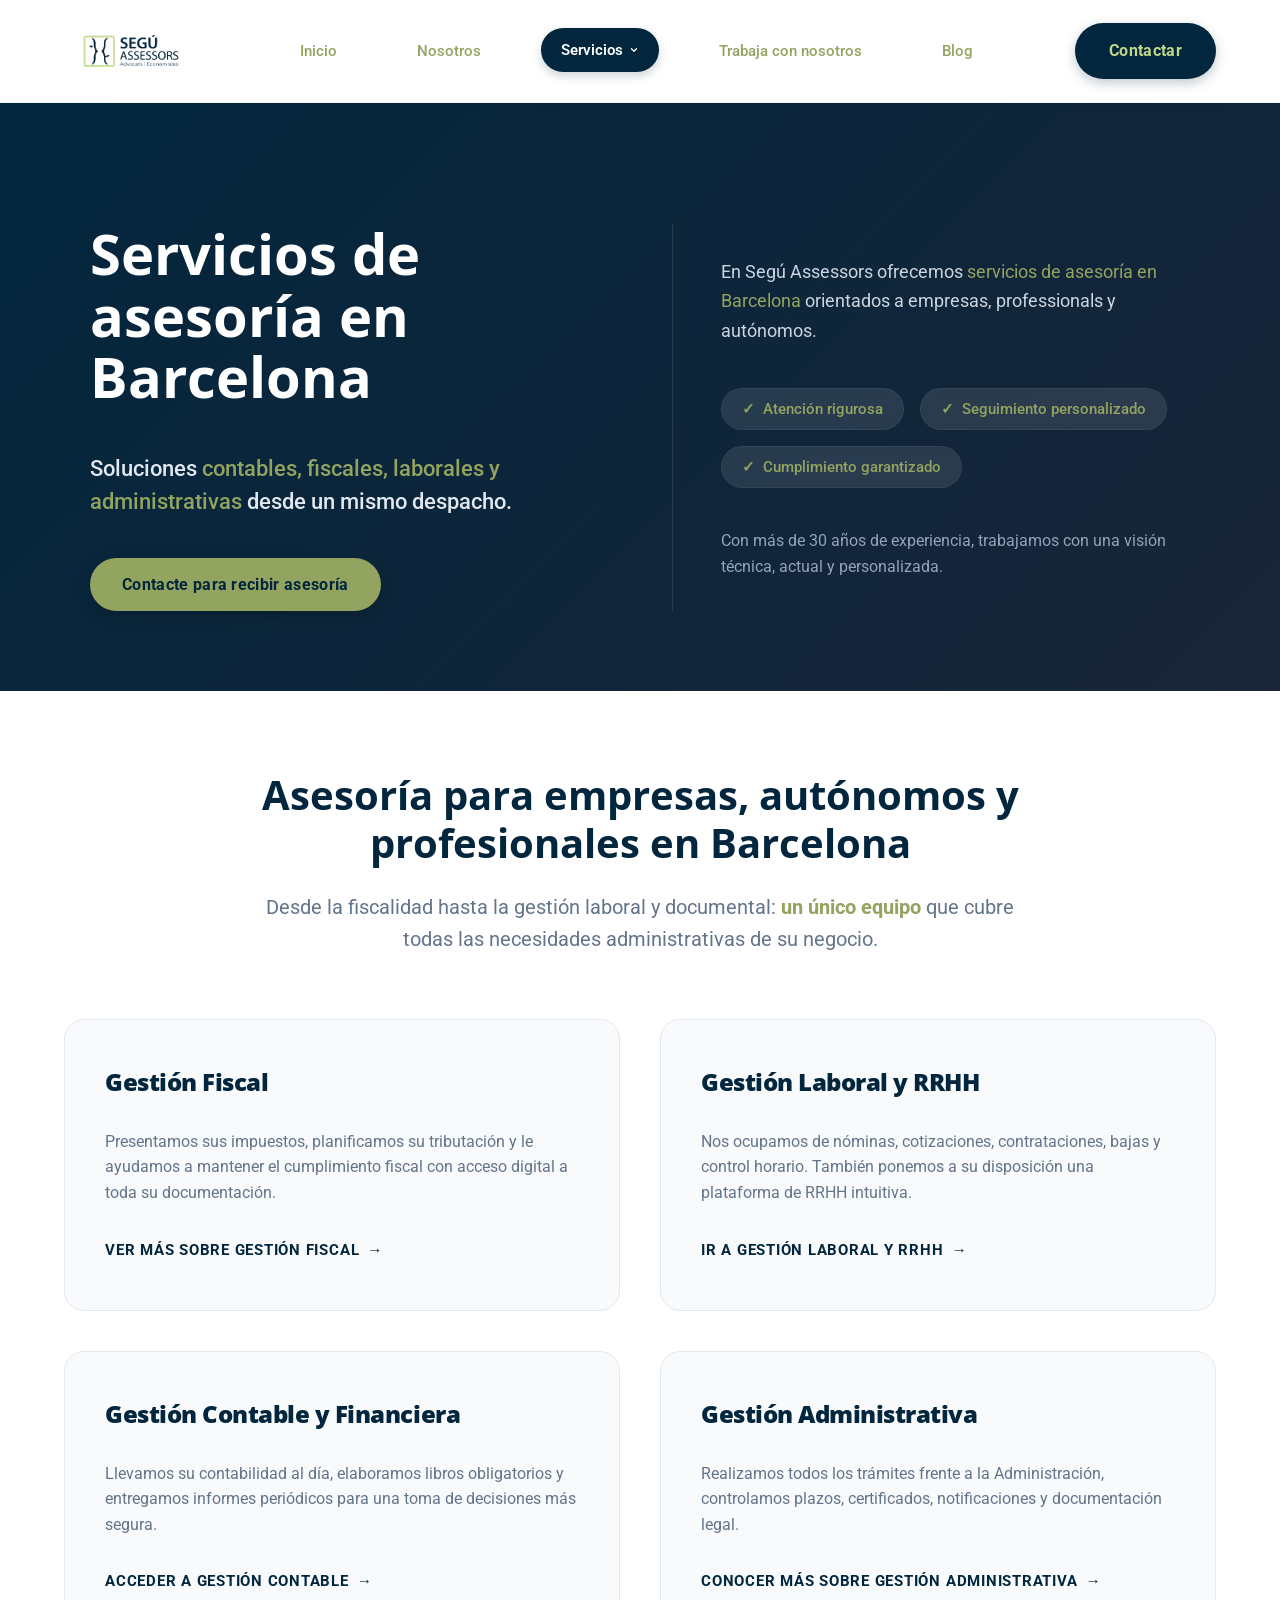
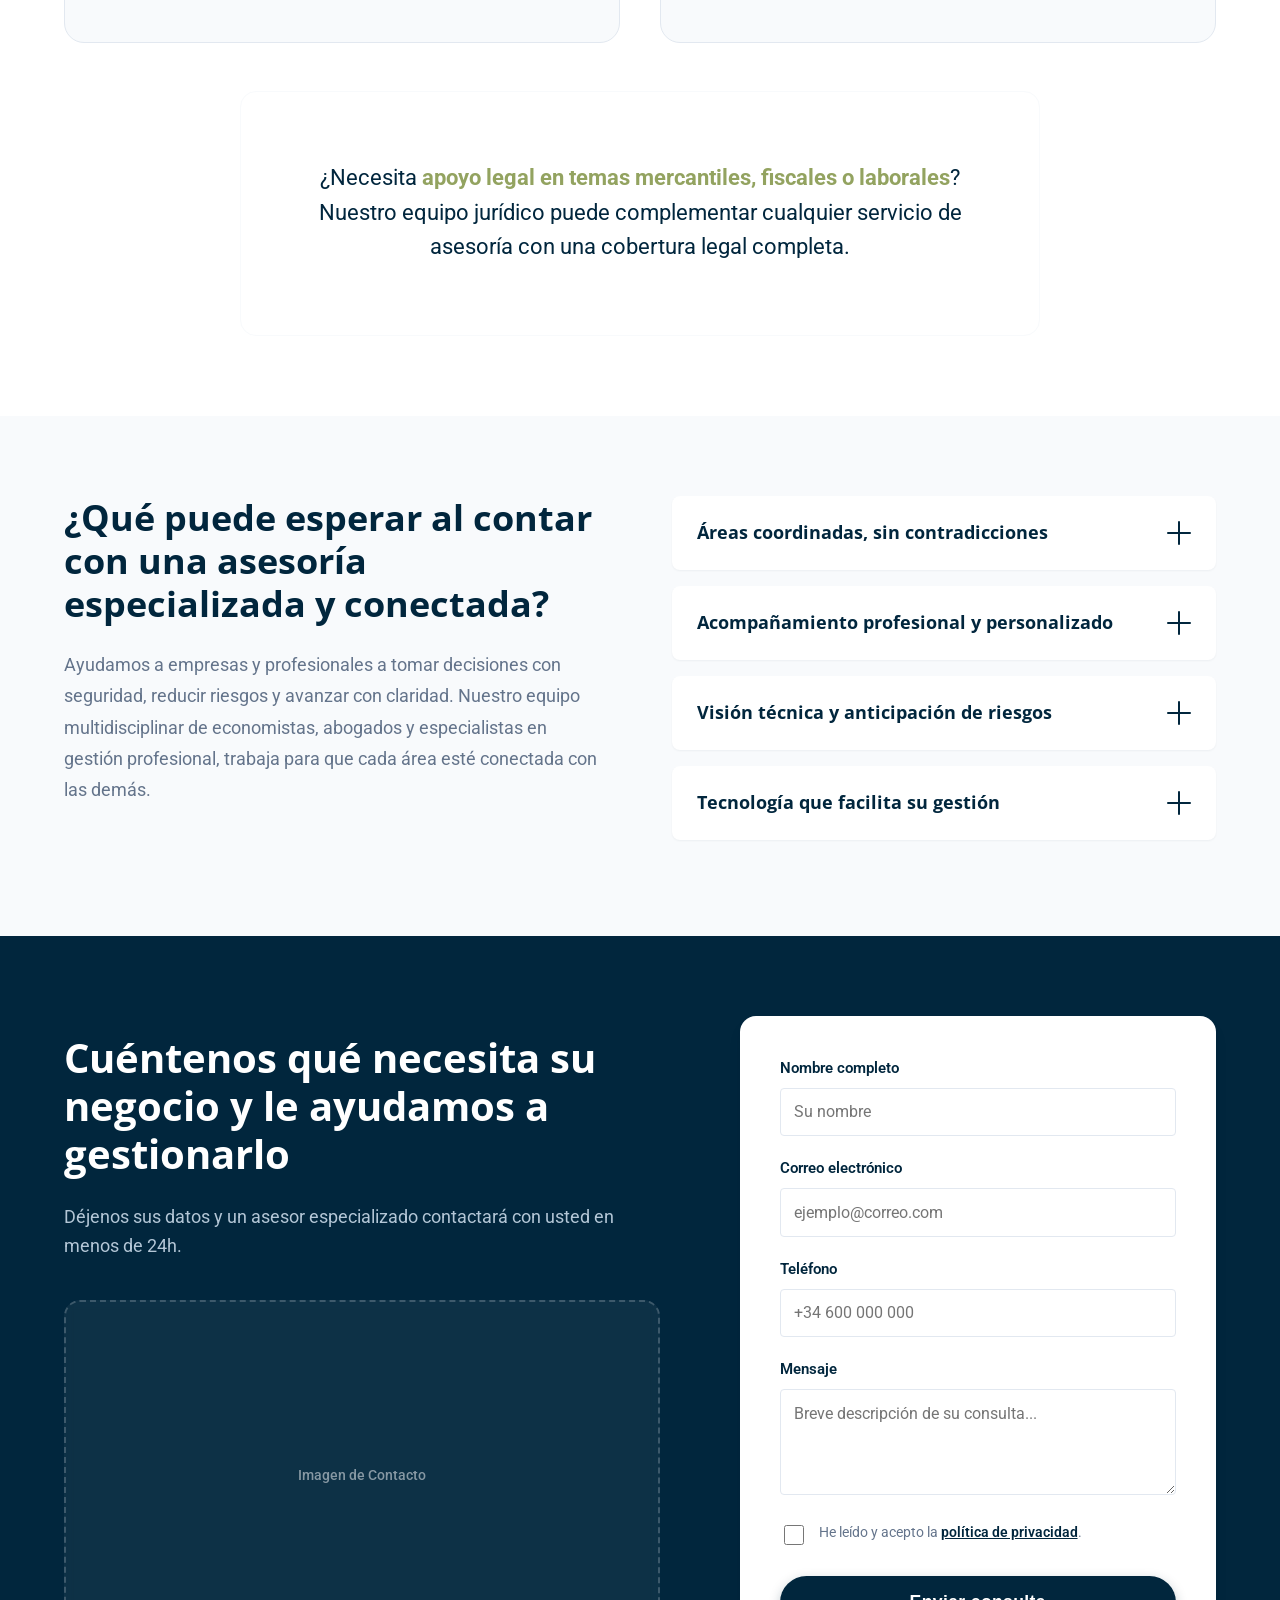
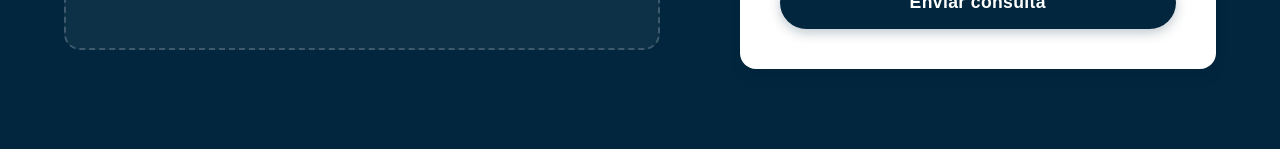
==== screens/services/services.html @ 1b487c80 "add form" ====
<!DOCTYPE html>
<html lang="es">

<head>
    <meta charset="UTF-8">
    <meta name="viewport" content="width=device-width, initial-scale=1.0">
    <meta name="description"
        content="Servicios Legales y de Gestión - Segú. Asesoría integral para empresas y particulares.">
    <title>Segú | Servicios</title>

    <!-- Styles -->
    <link rel="stylesheet" href="../../global.css">
    <link rel="stylesheet" href="./services.css">

    <!-- Favicon (placeholder) -->
    <link rel="icon"
        href="data:image/svg+xml,<svg xmlns=%22http://www.w3.org/2000/svg%22 viewBox=%220 0 100 100%22><text y=%22.9em%22 font-size=%2290%22>S</text></svg>">
</head>

<body>

    <!-- Header -->
    <header class="site-header">
        <div class="container header-content">
            <a href="../home/home.html" class="logo-link">
                <img src="../../assets/logo/logo.png" alt="Segú" class="header-logo">
            </a>

            <nav class="desktop-nav">
                <ul class="nav-list">
                    <li><a href="../home/home.html">Inicio</a></li>
                    <li><a href="../home/home.html#nosotros">Nosotros</a></li>

                    <li class="dropdown-item">
                        <a href="./services.html" class="active dropdown-trigger">
                            Servicios
                            <svg class="chevron" xmlns="http://www.w3.org/2000/svg" width="10" height="10"
                                viewBox="0 0 24 24" fill="none" stroke="currentColor" stroke-width="3"
                                stroke-linecap="round" stroke-linejoin="round">
                                <path d="M6 9l6 6 6-6" />
                            </svg>
                        </a>
                        <div class="dropdown-menu">
                            <div class="dropdown-grid">
                                <div class="dropdown-column">
                                    <h3>Asesoría</h3>
                                    <ul>
                                        <li><a href="#">Gestión Fiscal</a></li>
                                        <li><a href="#">Gestión Laboral y RRHH</a></li>
                                        <li><a href="#">Gestión Contable y Financiera</a></li>
                                        <li><a href="#">Gestión Administrativa</a></li>
                                    </ul>
                                </div>
                                <div class="dropdown-column">
                                    <h3>Jurídicos</h3>
                                    <ul>
                                        <li><a href="#">Laboral</a></li>
                                        <li><a href="#">Mercantil y sociedades</a></li>
                                        <li><a href="#">Fiscal y tributarios</a></li>
                                        <li><a href="#">Contencioso - Administrativo</a></li>
                                        <li><a href="#">Extranjería</a></li>
                                        <li><a href="#">Civil y Sucesiones</a></li>
                                        <li><a href="#">Cumplimiento normativo (compliance)</a></li>
                                    </ul>
                                </div>
                            </div>
                        </div>
                    </li>

                    <li><a href="#">Trabaja con nosotros</a></li>
                    <li><a href="#">Blog</a></li>
                </ul>
            </nav>

            <div class="header-actions">
                <a href="#contacto" class="btn btn-primary cta-btn">Contactar</a>
                <button class="mobile-menu-btn" aria-label="Abrir menú">
                    <span></span>
                    <span></span>
                    <span></span>
                </button>
            </div>
        </div>
    </header>

    <!-- Main Content -->
    <main>
        <!-- Page Header -->
        <section class="page-header">
            <div class="container">
                <div class="hero-content">
                    <h1>Servicios de asesoría en Barcelona</h1>
                    <p class="hero-intro">Soluciones <span class="highlight">contables, fiscales, laborales y
                            administrativas</span> desde un mismo despacho.</p>

                    <div class="hero-text-block">
                        <p class="hero-lead">En Segú Assessors ofrecemos <span class="highlight">servicios de asesoría
                                en Barcelona</span> orientados a empresas, professionals y autónomos.</p>

                        <ul class="hero-values-list">
                            <li>Atención rigurosa</li>
                            <li>Seguimiento personalizado</li>
                            <li>Cumplimiento garantizado</li>
                        </ul>

                        <p class="experience-text">Con más de 30 años de experiencia, trabajamos con una visión técnica,
                            actual y personalizada.</p>
                    </div>

                    <a href="#contacto" class="btn btn-primary cta-btn hero-cta">Contacte para recibir asesoría</a>
                </div>
            </div>
        </section>

        <!-- Services List Section -->
        <section class="services-list-section">
            <div class="container">
                <div class="section-intro">
                    <h2>Asesoría para empresas, autónomos y profesionales en Barcelona</h2>
                    <p>Desde la fiscalidad hasta la gestión laboral y documental: <span class="text-highlight">un único
                            equipo</span> que cubre todas las necesidades administrativas de su negocio.</p>
                </div>

                <div class="services-grid">
                    <!-- Card 1 -->
                    <article class="service-card service-detail-card">
                        <h3>Gestión Fiscal</h3>
                        <p>Presentamos sus impuestos, planificamos su tributación y le ayudamos a mantener el
                            cumplimiento fiscal con acceso digital a toda su documentación.</p>
                        <a href="#" class="card-cta">Ver más sobre gestión fiscal <span class="arrow">→</span></a>
                    </article>

                    <!-- Card 2 -->
                    <article class="service-card service-detail-card">
                        <h3>Gestión Laboral y RRHH</h3>
                        <p>Nos ocupamos de nóminas, cotizaciones, contrataciones, bajas y control horario. También
                            ponemos a su disposición una plataforma de RRHH intuitiva.</p>
                        <a href="#" class="card-cta">Ir a gestión laboral y RRHH <span class="arrow">→</span></a>
                    </article>

                    <!-- Card 3 -->
                    <article class="service-card service-detail-card">
                        <h3>Gestión Contable y Financiera</h3>
                        <p>Llevamos su contabilidad al día, elaboramos libros obligatorios y entregamos informes
                            periódicos para una toma de decisiones más segura.</p>
                        <a href="#" class="card-cta">Acceder a gestión contable <span class="arrow">→</span></a>
                    </article>

                    <!-- Card 4 -->
                    <article class="service-card service-detail-card">
                        <h3>Gestión Administrativa</h3>
                        <p>Realizamos todos los trámites frente a la Administración, controlamos plazos, certificados,
                            notificaciones y documentación legal.</p>
                        <a href="#" class="card-cta">Conocer más sobre gestión administrativa <span
                                class="arrow">→</span></a>
                    </article>
                </div>

                <div class="section-closing">
                    <p>¿Necesita <span class="text-highlight">apoyo legal en temas mercantiles, fiscales o
                            laborales</span>? Nuestro equipo jurídico puede complementar cualquier servicio de asesoría
                        con una cobertura legal completa.</p>
                </div>
            </div>
        </section>

        <!-- Expectations Section (Accordion) -->
        <section class="expectations-section">
            <div class="container">
                <div class="expectations-layout">
                    <div class="expectations-intro">
                        <h2>¿Qué puede esperar al contar con una asesoría especializada y conectada?</h2>
                        <p>Ayudamos a empresas y profesionales a tomar decisiones con seguridad, reducir riesgos y
                            avanzar con claridad. Nuestro equipo multidisciplinar de economistas, abogados y
                            especialistas en gestión profesional, trabaja para que cada área esté conectada con las
                            demás.</p>
                    </div>

                    <div class="expectations-accordion">
                        <!-- Item 1 -->
                        <div class="accordion-item">
                            <button class="accordion-header" aria-expanded="false">
                                <h3>Áreas coordinadas, sin contradicciones</h3>
                                <span class="accordion-icon"></span>
                            </button>
                            <div class="accordion-content">
                                <p>Gestoría fiscal, contable, laboral y administrativa trabajando juntas, sin errores
                                    por desinformación o duplicidad.</p>
                            </div>
                        </div>

                        <!-- Item 2 -->
                        <div class="accordion-item">
                            <button class="accordion-header" aria-expanded="false">
                                <h3>Acompañamiento profesional y personalizado</h3>
                                <span class="accordion-icon"></span>
                            </button>
                            <div class="accordion-content">
                                <p>Atención directa por parte de asesores que conocen su caso, su actividad y sus
                                    objetivos.</p>
                            </div>
                        </div>

                        <!-- Item 3 -->
                        <div class="accordion-item">
                            <button class="accordion-header" aria-expanded="false">
                                <h3>Visión técnica y anticipación de riesgos</h3>
                                <span class="accordion-icon"></span>
                            </button>
                            <div class="accordion-content">
                                <p>Revisamos cada declaración o trámite antes de presentarlo. Detectamos errores a
                                    tiempo y actuamos con criterio legal y económico.</p>
                            </div>
                        </div>

                        <!-- Item 4 -->
                        <div class="accordion-item">
                            <button class="accordion-header" aria-expanded="false">
                                <h3>Tecnología que facilita su gestión</h3>
                                <span class="accordion-icon"></span>
                            </button>
                            <div class="accordion-content">
                                <p>Portal del cliente con acceso seguro y constante a toda su documentación fiscal,
                                    contable y laboral.</p>
                            </div>
                        </div>
                    </div>
                </div>
            </div>
        </section>
        <!-- Contact Form Section -->
        <section id="contacto" class="contact-section">
            <div class="container">
                <div class="contact-layout">
                    <!-- Left Column: Info & Image -->
                    <div class="contact-info">
                        <h2>Cuéntenos qué necesita su negocio y le ayudamos a gestionarlo</h2>
                        <p>Déjenos sus datos y un asesor especializado contactará con usted en menos de 24h.</p>
                        <div class="contact-image-placeholder">
                            <!-- Placeholder for Image -->
                        </div>
                    </div>

                    <!-- Right Column: Form -->
                    <div class="contact-form-wrapper">
                        <form class="contact-form">
                            <div class="form-stack">
                                <div class="form-group">
                                    <label for="name">Nombre completo</label>
                                    <input type="text" id="name" name="name" placeholder="Su nombre" required>
                                </div>
                                <div class="form-group">
                                    <label for="email">Correo electrónico</label>
                                    <input type="email" id="email" name="email" placeholder="ejemplo@correo.com"
                                        required>
                                </div>
                                <div class="form-group">
                                    <label for="phone">Teléfono</label>
                                    <input type="tel" id="phone" name="phone" placeholder="+34 600 000 000">
                                </div>
                                <div class="form-group">
                                    <label for="message">Mensaje</label>
                                    <textarea id="message" name="message" rows="4"
                                        placeholder="Breve descripción de su consulta..."></textarea>
                                </div>

                                <div class="form-group checkbox-group">
                                    <div class="checkbox-wrapper">
                                        <input type="checkbox" id="privacy" name="privacy" required>
                                        <label for="privacy">He leído y acepto la <a href="#">política de
                                                privacidad</a>.</label>
                                    </div>
                                </div>

                                <div class="form-submit">
                                    <button type="submit" class="btn btn-primary cta-btn">Enviar consulta</button>
                                </div>
                            </div>
                        </form>
                    </div>
                </div>
            </div>
        </section>
    </main>
    <!-- Footer Removed -->
    <!-- Scripts -->
    <script src="../../global.js"></script>
    <script src="./services.js"></script>
</body>

</html>
---- global.css ----
/* Global CSS: Variables, Resets, Typography */
/* Fonts: Open Sans (Headings), Roboto (Body) */
@import url('https://fonts.googleapis.com/css2?family=Open+Sans:wght@400;600;700;800&family=Roboto:wght@300;400;500;700&display=swap');

:root {
    /* 
       COLOR PALETTE SYSTEM 
       Primary: #01263D (Deep Blue) - Used for 30% (Structuring, Text, Headers)
       Secondary: #C1D789 (Soft Lime) - Used for 10% (Accents, CTAs)
       Neutral: White/Grays - Used for 60% (Backgrounds, Negative Space)
    */

    /* Primary Scale (Deep Blue) */
    --primary-100: #E0E9F0;
    --primary-200: #B3C6D6;
    --primary-300: #80A0B8;
    --primary-400: #4D7999;
    --primary-500: #01263D;
    /* Accessibile on White (AAA) */
    --primary-600: #011F32;
    --primary-700: #011826;
    --primary-800: #00101A;
    --primary-900: #00080D;

    /* Secondary Scale (Soft Lime) */
    --secondary-100: #F3F8E7;
    --secondary-200: #E5EFCC;
    --secondary-300: #D6E6B0;
    --secondary-400: #C9DE96;
    --secondary-500: #C1D789;
    /* Needs Dark Text for Contrast */
    --secondary-600: #AABD74;
    --secondary-700: #93A360;
    --secondary-800: #7C8A4D;
    --secondary-900: #65703A;

    /* Neutrals / Structure (The 60%) */
    --neutral-50: #FFFFFF;
    --neutral-100: #F8FAFC;
    --neutral-200: #E2E8F0;
    --neutral-300: #CBD5E1;
    --neutral-400: #94A3B8;
    --neutral-500: #64748B;
    --neutral-800: #1E293B;
    --neutral-900: #0F172A;

    /* Semantic Aliases */
    --color-bg-body: var(--neutral-50);
    --color-bg-alt: var(--neutral-100);

    --color-text-main: var(--primary-500);
    /* #01263D on White = 15.6:1 (AAA) */
    --color-text-body: var(--neutral-500);
    /* #64748B on White = 5.2:1 (AA) */
    --color-text-inverse: var(--neutral-50);
    --color-text-on-secondary: var(--primary-900);
    /* Dark text on Lime green for AAA */

    --color-primary: var(--primary-500);

    /* Contextual Secondary Colors */
    --color-secondary-on-light: var(--secondary-700);
    /* Darker for contrast on white */
    --color-secondary-on-dark: var(--secondary-500);
    /* Lighter for pop on dark */

    /* Default to 'On Light' since body is light */
    --color-secondary: var(--color-secondary-on-light);
    --color-border: var(--neutral-200);

    /* Gradients */
    --gradient-corporate: linear-gradient(135deg, var(--primary-600) 0%, var(--primary-400) 100%);
    --gradient-growth: linear-gradient(135deg, var(--primary-500) 0%, var(--secondary-600) 100%);
    --gradient-warm: linear-gradient(to right, var(--secondary-500), var(--secondary-300));

    /* Typography */
    --font-heading: 'Open Sans', sans-serif;
    --font-body: 'Roboto', sans-serif;

    /* Spacing */
    --space-xs: 0.5rem;
    --space-sm: 1rem;
    --space-md: 1.5rem;
    --space-lg: 2rem;
    --space-xl: 3rem;
    --space-2xl: 5rem;

    /* UI Elements */
    --radius-sm: 4px;
    --radius-md: 8px;
    --radius-lg: 16px;
    --shadow-sm: 0 1px 2px 0 rgb(1 38 61 / 0.05);
    --shadow-md: 0 4px 6px -1px rgb(1 38 61 / 0.1);
    --shadow-lg: 0 10px 15px -3px rgb(1 38 61 / 0.1), 0 4px 6px -2px rgb(1 38 61 / 0.05);

    /* Animation */
    --transition-base: 0.3s cubic-bezier(0.4, 0, 0.2, 1);
    --transition-smooth: 0.5s cubic-bezier(0.4, 0, 0.2, 1);

    /* Compatibility Aliases for Components */
    --color-surface: var(--neutral-50);
    --color-accent: var(--color-secondary);
    /* Follows secondary context */
}

/* Context Overrides for Dark Backgrounds */
.bg-primary,
.bg-gradient-1,
.scheme-dark {
    --color-secondary: var(--color-secondary-on-dark);
    --color-accent: var(--color-secondary-on-dark);
    --color-text-main: var(--neutral-50);
    --color-text-body: var(--neutral-300);
}

/* Base Reset & Typography */
*,
*::before,
*::after {
    box-sizing: border-box;
}

html,
body {
    overflow-x: hidden;
    width: 100%;
}

body {
    background-color: var(--color-bg-body);
    color: var(--color-text-body);
    font-family: var(--font-body);
    line-height: 1.6;
    margin: 0;
    -webkit-font-smoothing: antialiased;
}

h1,
h2,
h3,
h4,
h5,
h6 {
    color: var(--color-text-main);
    font-family: var(--font-heading);
    font-weight: 700;
    line-height: 1.2;
    margin: 0 0 var(--space-sm) 0;
}

h1 {
    font-size: 3rem;
}

h2 {
    font-size: 2.25rem;
}

h3 {
    font-size: 1.5rem;
}

a {
    color: var(--primary-400);
    text-decoration: none;
    font-weight: 600;
    transition: color 0.2s;
}

a:hover {
    color: var(--secondary-600);
}

/* Utility Classes for 60-30-10 Rule */
.text-primary {
    color: var(--color-primary);
}

.text-secondary {
    color: var(--color-secondary);
}

.bg-primary {
    background-color: var(--color-primary);
    color: var(--color-text-inverse);
}

.bg-secondary {
    background-color: var(--color-secondary);
    color: var(--color-text-on-secondary);
}

.bg-gradient-1 {
    background: var(--gradient-corporate);
    color: white;
}

.bg-gradient-2 {
    background: var(--gradient-growth);
    color: white;
}

.container {
    max-width: 1200px;
    margin: 0 auto;
    padding: 0 var(--space-md);
}
---- screens/services/services.css ----
/* screens/services/services.css */

/* Reuse Header/Footer styles from global or home if not broken out. 
   Ideally, common component styles should be in global.css, but for now 
   we will assume basic global classes handle most things and add specific overrides here.
*/

/* Page Header */
.page-header {
    background: var(--color-primary);
    background: linear-gradient(135deg, var(--color-primary) 0%, #1a2538 100%);
    color: var(--color-surface);
    padding: 120px 0 80px;
    text-align: center;
}

.page-header h1 {
    color: var(--color-surface);
    margin-bottom: var(--space-md);
    font-size: 3.5rem;
}

.page-header .highlight {
    color: var(--color-accent);
}

/* Hero Refinements for Structured Content */
.hero-content {
    max-width: 800px;
    margin: 0 auto;
    display: flex;
    flex-direction: column;
    gap: 2rem;
    align-items: center;
}

.hero-text-block {
    display: flex;
    flex-direction: column;
    gap: 1.5rem;
    align-items: center;
    width: 100%;
}

.hero-intro {
    font-size: 1.35rem;
    color: #e2e8f0;
    font-weight: 500;
    line-height: 1.5;
    grid-area: intro;
}

.hero-lead {
    font-size: 1.15rem;
    color: #cbd5e1;
    line-height: 1.6;
}

.hero-values-list {
    list-style: none;
    padding: 0;
    margin: 0;
    display: flex;
    flex-wrap: wrap;
    justify-content: center;
    gap: 1rem;
}

.hero-values-list li {
    background: rgba(255, 255, 255, 0.1);
    padding: 0.5rem 1.25rem;
    border-radius: 50px;
    color: var(--color-accent);
    font-weight: 500;
    font-size: 0.95rem;
    display: flex;
    align-items: center;
    gap: 0.5rem;
    backdrop-filter: blur(4px);
    border: 1px solid rgba(255, 255, 255, 0.05);
}

.hero-values-list li::before {
    content: '✓';
    font-weight: bold;
}

.experience-text {
    font-size: 1rem;
    color: #94a3b8;
    max-width: 600px;
}

/* Specific Hero CTA override for contrast */
.hero-content .hero-cta {
    background-color: var(--color-accent);
    color: var(--color-primary);
    margin-top: 1rem;
    box-shadow: 0 4px 15px rgba(0, 0, 0, 0.2);
    border: none;
    grid-area: cta;
}

.hero-content .hero-cta:hover {
    background-color: white;
    color: var(--color-primary);
    transform: translateY(-2px);
    box-shadow: 0 8px 20px rgba(0, 0, 0, 0.3);
}

/* Desktop Grid Layout for Hero */
@media (min-width: 900px) {
    .hero-content {
        display: grid;
        grid-template-columns: 1fr 1fr;
        grid-template-areas:
            "title details"
            "intro details"
            "cta details";
        gap: 1.5rem 4rem;
        align-items: start;
        text-align: left;
        max-width: 1100px;
    }

    .hero-content h1 {
        grid-area: title;
        text-align: left;
        font-size: 3.5rem;
        line-height: 1.1;
        margin-bottom: 0;
    }

    .hero-intro {
        text-align: left;
        font-size: 1.35rem;
        /* Adjusted back to manageable size */
        margin-bottom: 0;
    }

    .hero-text-block {
        grid-area: details;
        align-items: flex-start;
        margin: 0;
        border-left: 1px solid rgba(255, 255, 255, 0.1);
        /* Subtle separator */
        padding-left: 3rem;
        text-align: left;
        justify-content: center;
        height: 100%;
    }

    .hero-values-list {
        justify-content: flex-start;
    }

    .hero-cta {
        display: inline-block;
        justify-self: start;
        align-self: start;
        margin-top: 0;
    }
}



/* Header Override for Sticky */
/* Header Override for Sticky */
.site-header {
    background: rgba(255, 255, 255, 0.95);
    backdrop-filter: blur(16px);
    -webkit-backdrop-filter: blur(16px);
    position: sticky;
    top: 0;
    z-index: 1000;
    box-shadow: var(--shadow-sm);
    border-bottom: 1px solid rgba(0, 0, 0, 0.03);
    transition: all 0.3s ease;
}

.site-header.scrolled {
    padding: var(--space-sm) 0;
    box-shadow: var(--shadow-md);
}

.header-content {
    display: flex;
    justify-content: space-between;
    align-items: center;
    gap: var(--space-lg);
}

.logo-link {
    display: flex;
    align-items: center;
    text-decoration: none;
}

.header-logo {
    height: 102px;
    width: auto;
    object-fit: contain;
    transition: height 0.3s ease;
}

.site-header.scrolled .header-logo {
    height: 50px;
}

/* Navigation */
/* Navigation */
.desktop-nav {
    flex: 1;
    display: flex;
    justify-content: center;
    margin: 0 var(--space-lg);
}

.nav-list {
    display: flex;
    align-items: center;
    gap: 2.5rem;
    list-style: none;
    margin: 0;
    padding: 0;
}

.nav-list>li>a {
    color: var(--color-accent);
    font-weight: 500;
    padding: 0.6rem 1.25rem;
    position: relative;
    font-size: 0.95rem;
    transition: all 0.3s cubic-bezier(0.25, 0.46, 0.45, 0.94);
    display: flex;
    align-items: center;
    gap: 6px;
    border-radius: 100px;
}

.nav-list>li>a:hover {
    color: var(--color-primary);
    background-color: rgba(1, 38, 61, 0.05);
}

.nav-list>li>a.active {
    background-color: var(--primary-500);
    color: white;
    box-shadow: 0 4px 10px rgba(1, 38, 61, 0.2);
    font-weight: 600;
    transform: translateY(-1px);
}

/* Remove old underline effect */
.nav-list>li>a::after {
    display: none;
}

/* Mega Menu / Dropdown */
.dropdown-item {
    position: relative;
}

.chevron {
    width: 10px;
    height: 10px;
    transition: transform 0.3s ease;
    display: inline-block;
    vertical-align: middle;
}

.dropdown-item:hover .chevron {
    transform: rotate(180deg);
}

.dropdown-menu {
    position: absolute;
    top: 100%;
    left: 50%;
    transform: translateX(-50%) translateY(20px);
    background: white;
    box-shadow: var(--shadow-lg);
    border-radius: var(--radius-md);
    padding: var(--space-lg);
    padding-bottom: 3rem;
    /* Extra space to prevent bottom clip */
    min-width: 700px;
    opacity: 0;
    visibility: hidden;
    transition: all 0.2s ease-out;
    border: 1px solid var(--neutral-200);
}

.dropdown-item:hover .dropdown-menu {
    opacity: 1;
    visibility: visible;
    transform: translateX(-50%) translateY(10px);
}

.dropdown-item::after {
    content: '';
    position: absolute;
    top: 100%;
    left: 0;
    width: 100%;
    height: 20px;
}

.dropdown-grid {
    display: grid;
    grid-template-columns: 1fr 1fr;
    gap: var(--space-xl);
}

.dropdown-column h3 {
    font-size: 1rem;
    color: var(--color-accent);
    text-transform: uppercase;
    letter-spacing: 0.05em;
    margin-bottom: var(--space-md);
    border-bottom: 1px solid var(--neutral-100);
    padding-bottom: var(--space-xs);
}

.dropdown-column ul {
    list-style: none;
    padding: 0;
    margin: 0;
}

.dropdown-column ul li {
    margin-bottom: 10px;
}

.dropdown-column ul li a {
    color: var(--color-text-main);
    font-size: 0.95rem;
    display: block;
    padding: 4px 8px;
    border-radius: var(--radius-sm);
    transition: background 0.2s, color 0.2s;
}

.dropdown-column ul li a:hover {
    background: var(--neutral-100);
    color: var(--color-primary);
}

/* Header Actions */
.header-actions {
    display: flex;
    align-items: center;
    gap: 1.5rem;
}

/* CTA - High Presence */
.cta-btn {
    background-color: var(--color-primary);
    color: var(--color-secondary-on-dark);
    font-weight: 700;
    padding: 0.85rem 2rem;
    border-radius: 50px;
    font-size: 1rem;
    box-shadow: 0 4px 12px rgba(1, 38, 61, 0.25);
    transition: all 0.3s ease;
    border: 2px solid transparent;
    letter-spacing: 0.02em;
}

.cta-btn:hover {
    background-color: var(--primary-600);
    color: var(--color-secondary-on-dark);
    transform: translateY(-2px);
    box-shadow: 0 8px 16px rgba(1, 38, 61, 0.3);
}

.cta-btn:active {
    transform: translateY(0);
}

/* Mobile Button */
.mobile-menu-btn {
    display: none;
    flex-direction: column;
    justify-content: space-around;
    width: 30px;
    height: 25px;
    background: transparent;
    border: none;
    cursor: pointer;
    padding: 0;
    z-index: 10;
}

.mobile-menu-btn span {
    width: 30px;
    height: 3px;
    background: var(--color-primary);
    border-radius: 10px;
    transition: all 0.3s linear;
    position: relative;
    transform-origin: 1px;
}

.mobile-menu-btn.active span:nth-child(1) {
    transform: rotate(45deg);
}

.mobile-menu-btn.active span:nth-child(2) {
    opacity: 0;
    transform: translateX(20px);
}

.mobile-menu-btn.active span:nth-child(3) {
    transform: rotate(-45deg);
}

/* Mobile Responsive */
@media (max-width: 1024px) {

    /* Remove potential containing block creators on header to allow fixed child to cover screen */
    .site-header {
        backdrop-filter: none;
        -webkit-backdrop-filter: none;
        transform: none;
        /* Removed translateZ to let fixed children relate to viewport */
        background: white;
        z-index: 1000;
        position: sticky;
    }

    .header-content {
        justify-content: space-between;
        padding: 0 var(--space-sm);
    }

    .header-logo {
        height: 70px;
        /* Bigger logo as requested */
    }

    .site-header.scrolled .header-logo {
        height: 55px;
    }

    .mobile-menu-btn {
        display: flex;
        position: relative;
        z-index: 10002;
        /* Very high z-index */
        width: 48px;
        /* Larger touch target */
        height: 48px;
        align-items: center;
        justify-content: space-around;
        padding: 10px;
    }

    /* Move CTA inside menu or hide if needed, but usually we want it visible */
    /* For this design, let's keep CTA visible in header but smaller, or move to menu */
    .cta-btn {
        display: none;
        /* Hide desktop CTA */
    }

    .desktop-nav {
        display: block;
        position: fixed;
        top: 0;
        left: 0;
        width: 100%;
        height: 100vh;
        height: 100dvh;
        background: white;
        padding: 110px 24px 40px;
        /* Content starts below header */
        transform: translateX(100%);
        transition: transform 0.3s cubic-bezier(0.4, 0, 0.2, 1);
        z-index: 999;
        /* Below the header (1000) so button remains clickable */
        overflow-y: auto;
        overflow-x: hidden;
        box-shadow: none;
    }

    .desktop-nav.active {
        transform: translateX(0);
        box-shadow: -10px 0 30px rgba(0, 0, 0, 0.1);
    }

    .nav-list {
        flex-direction: column;
        align-items: flex-start;
        width: 100%;
        gap: 0;
    }

    .nav-list>li {
        width: 100%;
        border-bottom: 1px solid var(--neutral-100);
    }

    .nav-list>li>a {
        padding: 1.25rem 0;
        font-size: 1.2rem;
        width: 100%;
        justify-content: space-between;
        background: transparent !important;
        /* Override pill style */
        color: var(--color-text-main) !important;
        box-shadow: none !important;
        border-radius: 0;
    }

    .nav-list>li>a:hover {
        color: var(--color-primary) !important;
    }

    /* Mobile Dropdown */
    .dropdown-menu {
        position: static;
        box-shadow: none;
        padding: 0;
        visibility: visible;
        opacity: 1;
        transform: none;
        min-width: unset;
        display: none;
        /* Hidden by default, toggled via JS */
        border: none;
        background: var(--neutral-50);
        margin: 0;
        border-radius: 0;
        border-top: 1px solid var(--neutral-100);
    }

    /* Show dropdown when active class is added to parent li */
    .dropdown-item.active .dropdown-menu {
        display: block;
        animation: slideDown 0.3s ease-out;
    }

    .dropdown-grid {
        grid-template-columns: 1fr;
        gap: var(--space-md);
        padding: var(--space-md) 0;
    }

    .dropdown-column h3 {
        color: var(--color-primary);
        font-size: 0.9rem;
        margin-top: var(--space-sm);
    }

    .dropdown-column ul li a {
        padding-left: 0;
        font-size: 1rem;
        color: var(--neutral-500);
        display: block;
        width: 100%;
        text-align: left;
    }

    /* Ensure chevron doesn't block clicks but lets parent handle them */
    .chevron {
        pointer-events: none;
    }

    @keyframes slideDown {
        from {
            opacity: 0;
            transform: translateY(-10px);
        }

        to {
            opacity: 1;
            transform: translateY(0);
        }
    }

    /* Add Mobile CTA inside menu */
    .desktop-nav::after {
        content: 'Contactar';
        display: block;
        text-align: center;
        margin-top: 2rem;
        padding: 1rem;
        background: var(--primary-500);
        color: var(--color-secondary-on-dark);
        font-weight: 700;
        border-radius: 50px;
        cursor: pointer;
    }
}

/* Services List Section Styles */
.services-list-section {
    padding: 5rem 0;
    background-color: white;
    /* Clean background */
}

.section-intro {
    text-align: center;
    max-width: 800px;
    margin: 0 auto 4rem;
}

.section-intro h2 {
    font-size: 2.5rem;
    color: var(--color-primary);
    margin-bottom: 1.5rem;
}

.section-intro p {
    font-size: 1.25rem;
    color: var(--neutral-500);
    line-height: 1.6;
}

.text-highlight {
    color: var(--secondary-700);
    /* Darker lime for contrast on white */
    font-weight: 700;
}

.services-grid {
    display: grid;
    grid-template-columns: 1fr;
    gap: 2rem;
    margin-bottom: 3rem;
    /* Reduced from 5rem to bring closing text closer */
}

@media (min-width: 768px) {
    .services-grid {
        grid-template-columns: repeat(2, 1fr);
        gap: 2.5rem;
    }
}

.service-card {
    background: #f8fafc;
    /* Slight off-white for contrast against white bg */
    padding: 3rem 2.5rem;
    border-radius: 20px;
    box-shadow: none;
    /* Flat by default */
    border: 1px solid #e2e8f0;
    transition: all 0.4s cubic-bezier(0.175, 0.885, 0.32, 1.275);
    display: flex;
    flex-direction: column;
    justify-content: space-between;
    height: 100%;
    position: relative;
    overflow: hidden;
}

.service-card h3 {
    font-size: 1.6rem;
    font-weight: 800;
    color: var(--color-primary);
    margin-bottom: 1rem;
    letter-spacing: -0.02em;
}

/* Stylish Hover Effect: Lift, Glow, and Shadow */
.service-card:hover {
    background: #ffffff;
    transform: translateY(-6px);
    box-shadow: 0 20px 40px -5px rgba(1, 38, 61, 0.15), 0 10px 20px -5px rgba(1, 38, 61, 0.04);
    border-color: var(--color-primary);
    /* Primary border reveal */
}

.service-card p {
    color: var(--neutral-500);
    font-size: 1.05rem;
    line-height: 1.7;
    margin-bottom: 2.5rem;
    flex-grow: 1;
}

.card-cta {
    color: var(--color-primary);
    font-weight: 700;
    font-size: 0.95rem;
    display: inline-flex;
    align-items: center;
    gap: 0.5rem;
    transition: all 0.3s ease;
    text-decoration: none;
    text-transform: uppercase;
    letter-spacing: 0.05em;
}

.card-cta .arrow {
    transition: transform 0.3s ease;
    display: inline-block;
}

.service-card:hover .card-cta .arrow {
    transform: translateX(6px);
    color: var(--secondary-600);
}

.service-card h3 {
    font-size: 1.5rem;
    color: var(--color-primary);
    margin-bottom: 1rem;
}

.service-card p {
    color: var(--neutral-500);
    font-size: 1rem;
    line-height: 1.6;
    margin-bottom: 2rem;
    flex-grow: 1;
}

.card-cta {
    color: var(--color-primary);
    font-weight: 700;
    display: inline-flex;
    align-items: center;
    gap: 0.5rem;
    transition: gap 0.2s ease;
    text-decoration: none;
}

.card-cta:hover {
    color: var(--secondary-700);
    gap: 0.75rem;
}

.section-closing {
    text-align: center;
    max-width: 800px;
    margin: 0 auto;
    font-size: 1.35rem;
    color: var(--color-primary);
    padding: 3rem;
    background: var(--neutral-50);
    /* Subtle bg for closing block */
    border-radius: var(--radius-lg);
    border: 1px solid var(--neutral-100);
}

/* Expectations Section */
.expectations-section {
    padding: 5rem 0;
    background-color: var(--neutral-100);
}

.expectations-layout {
    display: grid;
    grid-template-columns: 1fr;
    gap: 3rem;
    align-items: start;
}

@media (min-width: 900px) {
    .expectations-layout {
        grid-template-columns: 1fr 1fr;
        gap: 4rem;
    }
}

.expectations-intro h2 {
    font-size: 2.25rem;
    color: var(--color-primary);
    margin-bottom: 1.5rem;
}

.expectations-intro p {
    font-size: 1.15rem;
    color: var(--neutral-500);
    line-height: 1.7;
}

/* Accordion Styles */
.accordion-item {
    background: white;
    border-radius: var(--radius-md);
    margin-bottom: 1rem;
    box-shadow: var(--shadow-sm);
    overflow: hidden;
    border: 1px solid transparent;
    transition: all 0.3s ease;
}

.accordion-item.active {
    box-shadow: var(--shadow-md);
    border-color: var(--neutral-200);
}

.accordion-header {
    width: 100%;
    display: flex;
    justify-content: space-between;
    align-items: center;
    padding: 1.5rem;
    background: white;
    border: none;
    cursor: pointer;
    text-align: left;
    transition: background 0.2s;
}

.accordion-header:hover {
    background: var(--neutral-50);
}

.accordion-header h3 {
    font-size: 1.1rem;
    color: var(--color-primary);
    margin: 0;
    font-weight: 700;
}

.accordion-icon {
    width: 24px;
    height: 24px;
    position: relative;
    flex-shrink: 0;
    margin-left: 1rem;
}

.accordion-icon::before,
.accordion-icon::after {
    content: '';
    position: absolute;
    background-color: var(--color-primary);
    transition: transform 0.3s ease;
    border-radius: 2px;
}

/* Plus icon */
.accordion-icon::before {
    top: 11px;
    left: 0;
    width: 24px;
    height: 2px;
}

.accordion-icon::after {
    top: 0;
    left: 11px;
    width: 2px;
    height: 24px;
}

/* Rotate vertical bar to make minus */
.accordion-item.active .accordion-icon::after {
    transform: rotate(90deg);
}

.accordion-content {
    max-height: 0;
    overflow: hidden;
    transition: max-height 0.3s cubic-bezier(0.4, 0, 0.2, 1);
    background: white;
}

.accordion-content p {
    padding: 0 1.5rem 1.5rem;
    color: var(--neutral-500);
    margin: 0;
    line-height: 1.6;
}

/* Contact Section */
.contact-section {
    padding: 5rem 0;
    background-color: var(--primary-500);
    /* Dark background for contrast */
    color: white;
}

.contact-layout {
    display: grid;
    grid-template-columns: 1fr;
    gap: 3rem;
}

@media (min-width: 900px) {
    .contact-layout {
        grid-template-columns: 1fr 0.8fr;
        /* Info takes more space, form slightly less */
        gap: 5rem;
        align-items: center;
    }
}

.contact-info {
    text-align: left;
}

.contact-info h2 {
    font-size: 2.5rem;
    color: white;
    margin-bottom: 1.5rem;
    line-height: 1.2;
}

.contact-info p {
    font-size: 1.15rem;
    color: var(--primary-200);
    margin-bottom: 2.5rem;
}

.contact-image-placeholder {
    width: 100%;
    height: 350px;
    background-color: rgba(255, 255, 255, 0.05);
    /* Subtle transparency */
    border-radius: var(--radius-lg);
    border: 2px dashed rgba(255, 255, 255, 0.2);
    display: flex;
    align-items: center;
    justify-content: center;
    color: rgba(255, 255, 255, 0.5);
    font-size: 0.9rem;
    backdrop-filter: blur(5px);
}

.contact-image-placeholder::after {
    content: 'Imagen de Contacto';
    font-weight: 500;
}

.contact-form-wrapper {
    background: white;
    padding: 2.5rem;
    border-radius: var(--radius-lg);
    box-shadow: var(--shadow-lg);
    color: var(--color-text-body);
}

.form-stack {
    display: flex;
    flex-direction: column;
    gap: 1.25rem;
}

.form-group {
    display: flex;
    flex-direction: column;
    gap: 0.5rem;
}

.form-group label {
    font-weight: 600;
    font-size: 0.95rem;
    color: var(--color-primary);
}

.form-group input,
.form-group textarea {
    padding: 0.85rem;
    border: 1px solid var(--neutral-200);
    border-radius: var(--radius-sm);
    font-family: inherit;
    font-size: 1rem;
    transition: border-color 0.2s;
    background-color: var(--neutral-50);
    width: 100%;
}

.form-group input:focus,
.form-group textarea:focus {
    outline: none;
    border-color: var(--color-primary);
    background-color: white;
    box-shadow: 0 0 0 3px rgba(1, 38, 61, 0.1);
}

.checkbox-wrapper {
    display: flex;
    align-items: flex-start;
    gap: 0.75rem;
    margin-top: 0.5rem;
}

.checkbox-wrapper input[type="checkbox"] {
    width: 20px;
    height: 20px;
    accent-color: var(--color-primary);
    cursor: pointer;
    flex-shrink: 0;
    margin-top: 2px;
}

.checkbox-wrapper label {
    font-weight: 400;
    color: var(--neutral-500);
    cursor: pointer;
    font-size: 0.9rem;
    line-height: 1.4;
}

.checkbox-wrapper a {
    color: var(--color-primary);
    text-decoration: underline;
}

.form-submit button {
    width: 100%;
    justify-content: center;
    font-size: 1.1rem;
    padding: 1rem;
    margin-top: 0.5rem;
    cursor: pointer;
    border: none;
    background-color: var(--color-primary);
    color: white;
    transition: background-color 0.3s ease;
    border-radius: 50px;
    font-weight: 700;
}

.form-submit button:hover {
    background-color: var(--primary-600);
}
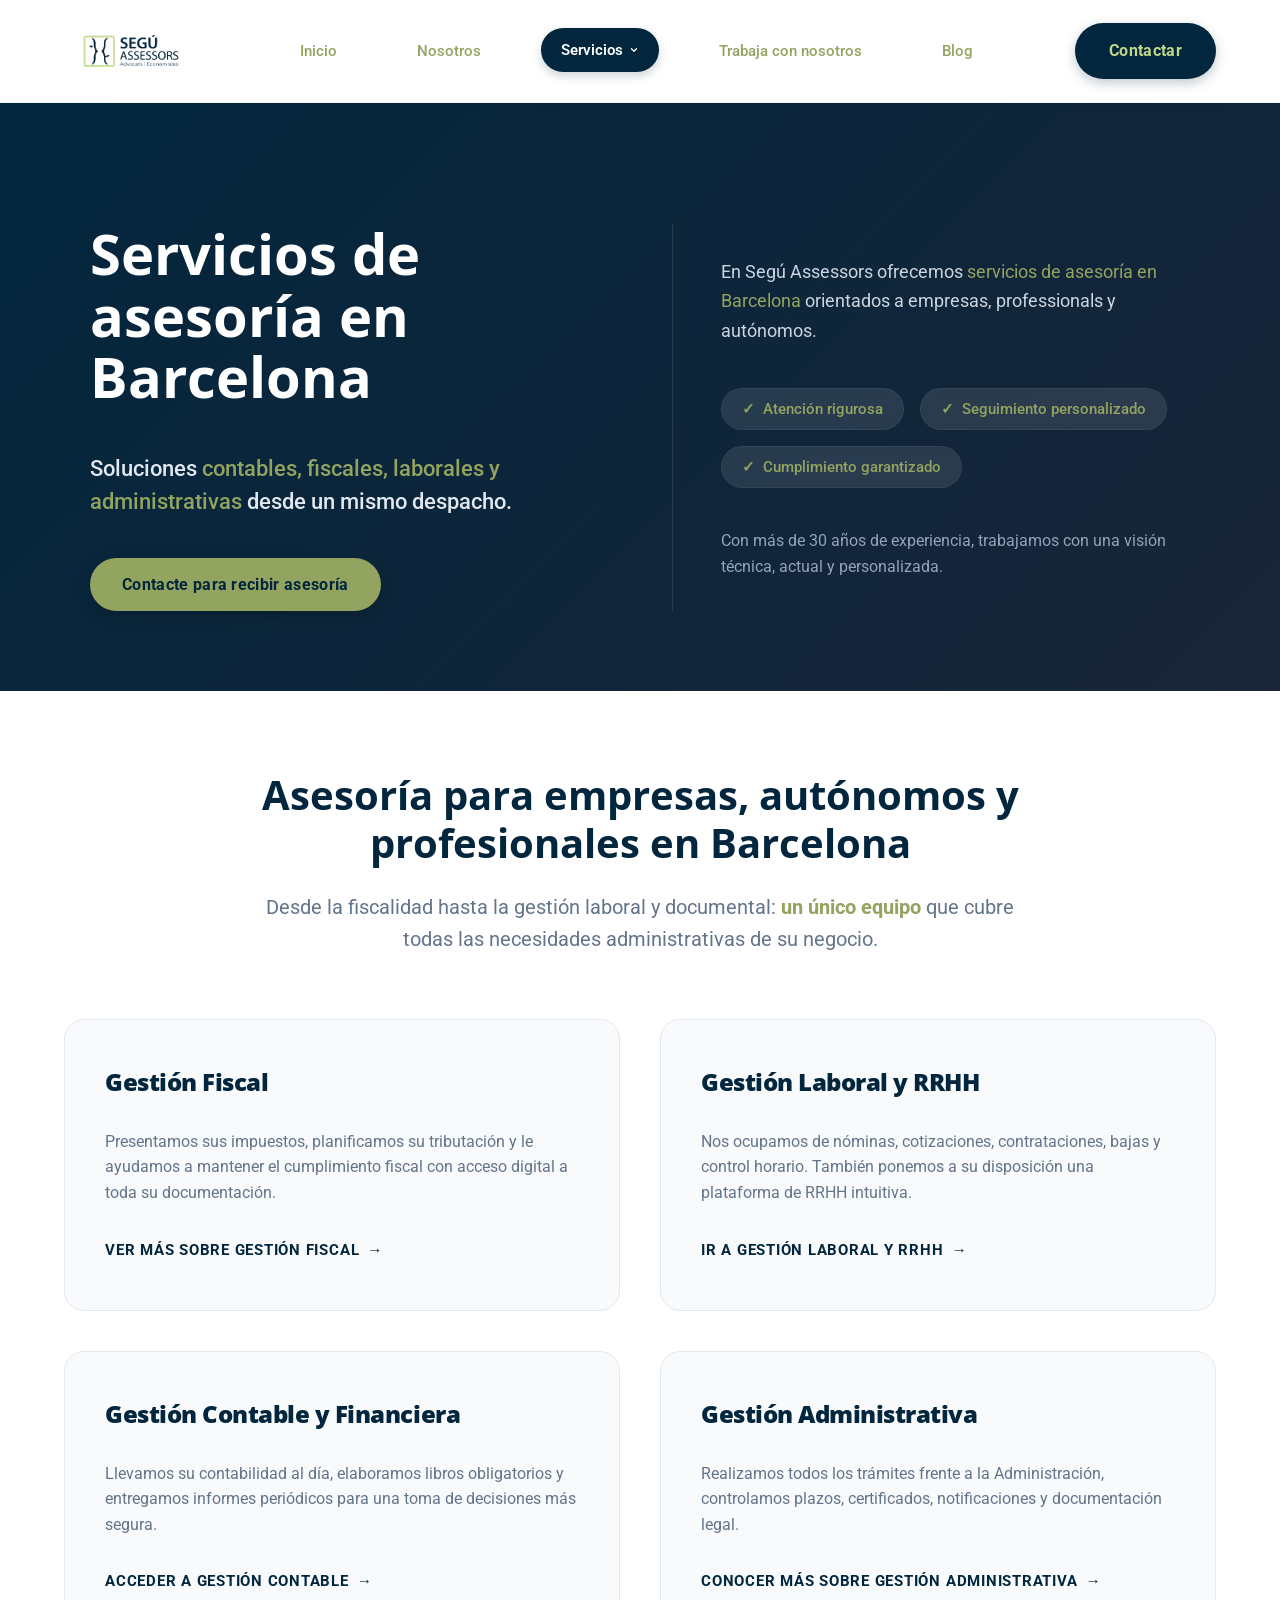
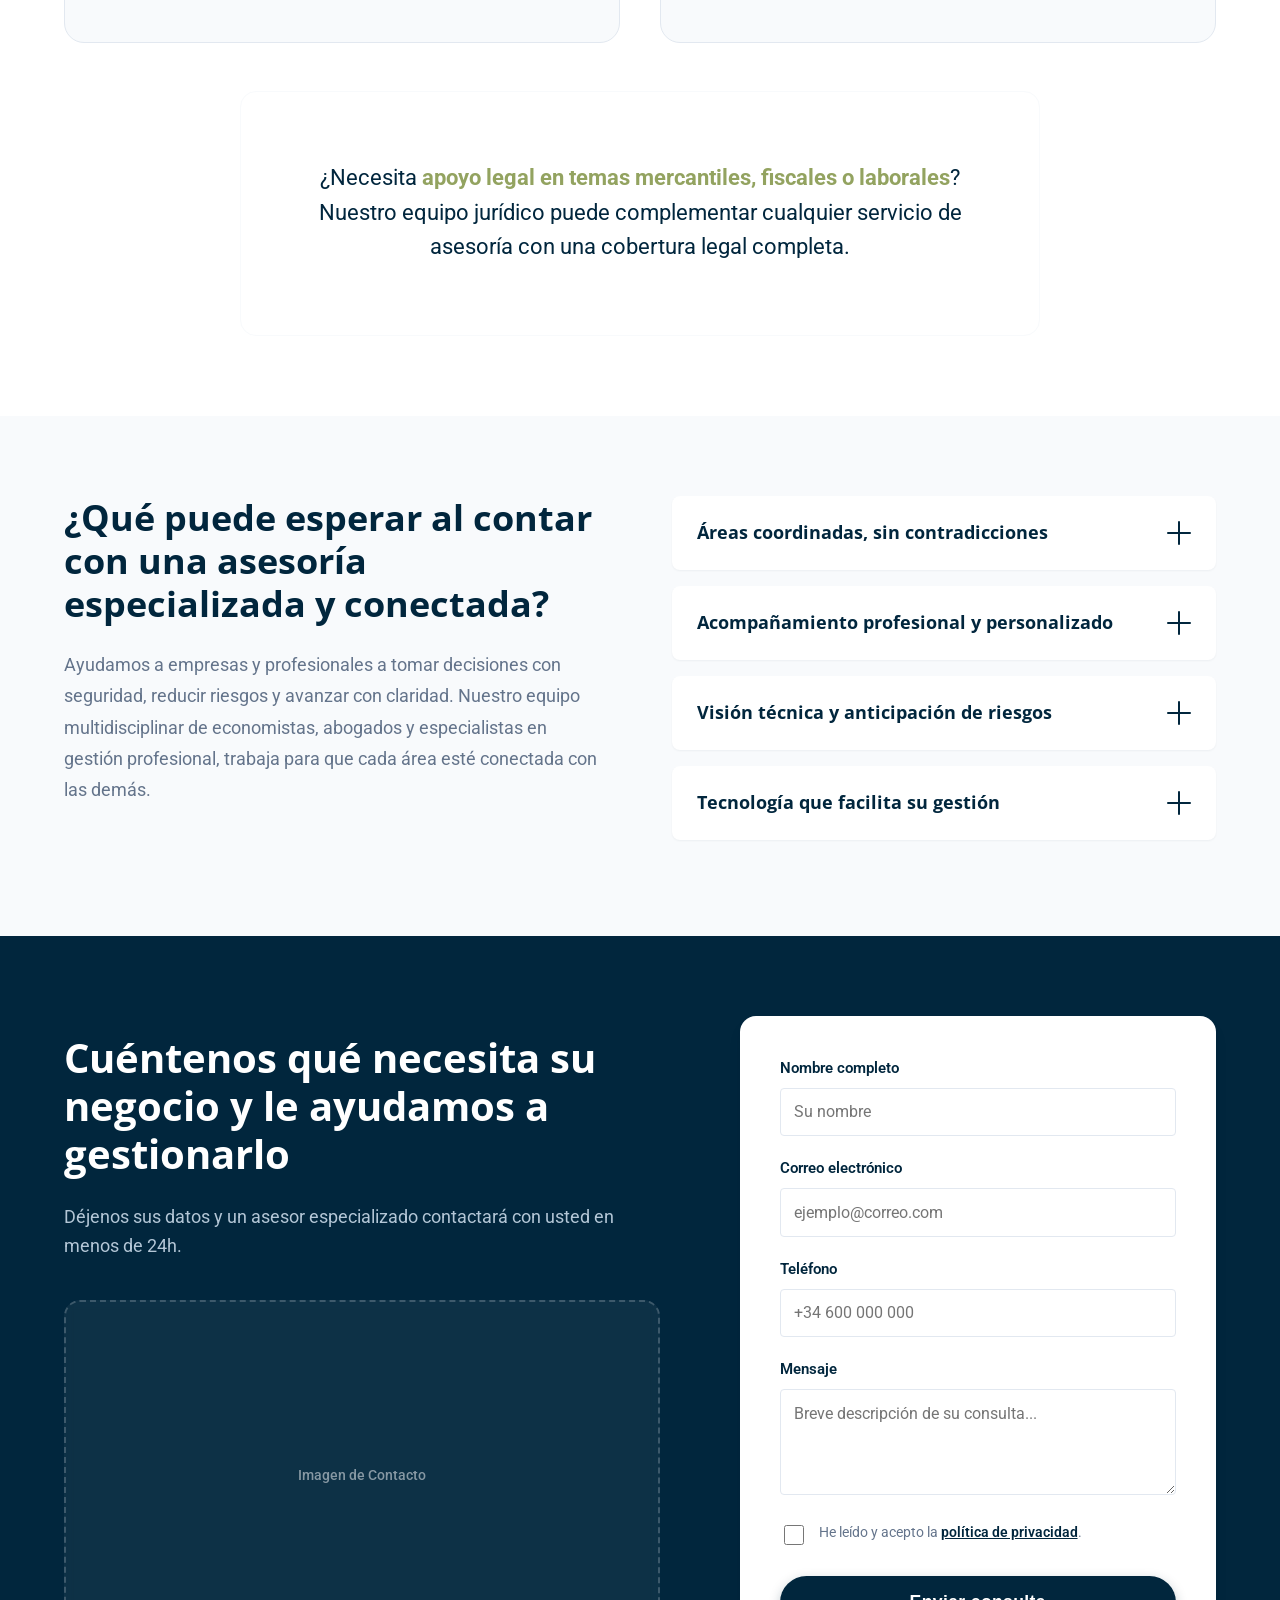
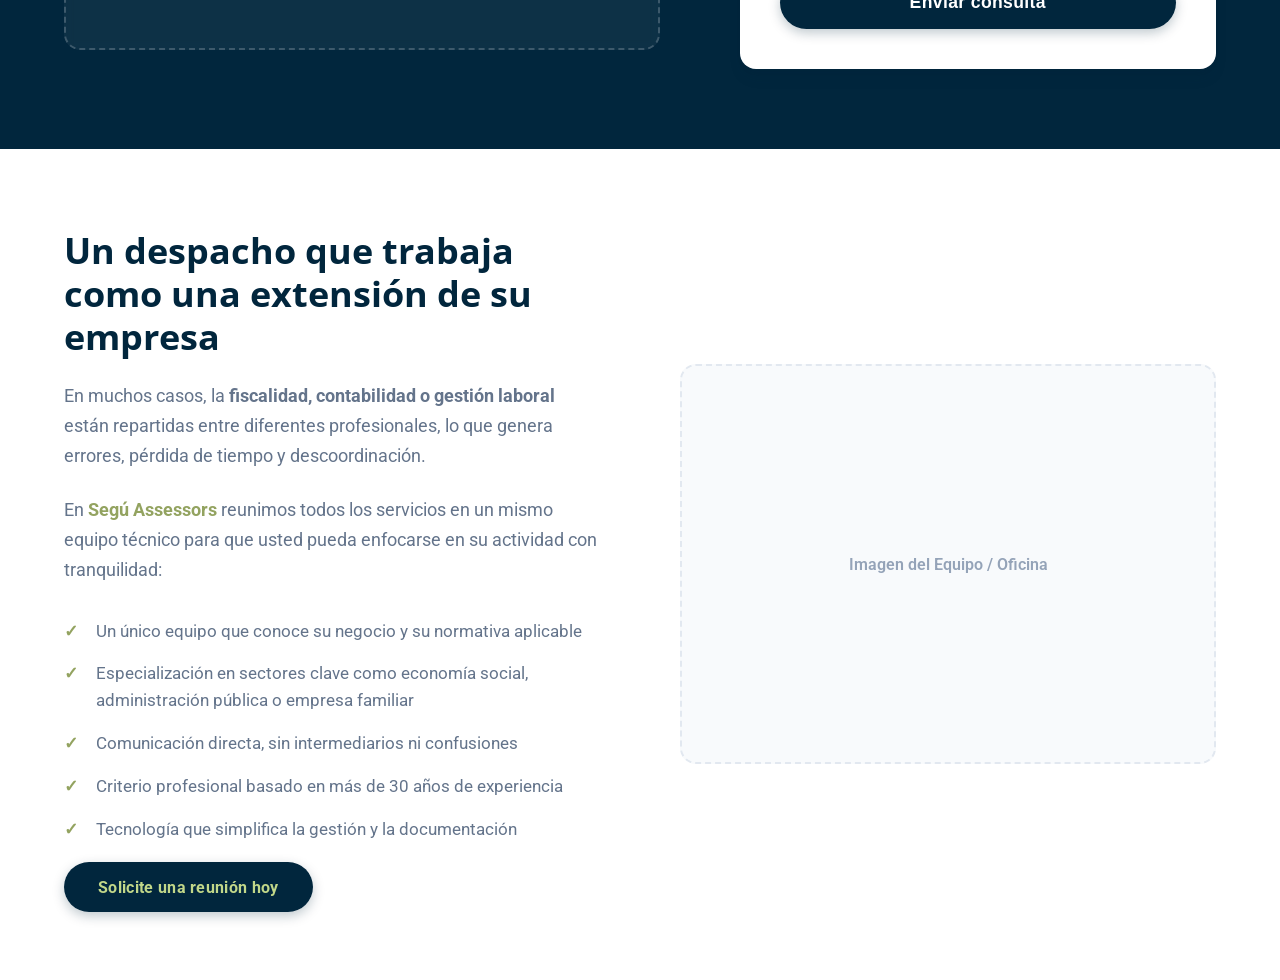
==== commit ea15590c: "add extra info" ====
--- a/screens/services/services.html
+++ b/screens/services/services.html
@@ -228,6 +228,7 @@
                 </div>
             </div>
         </section>
+
         <!-- Contact Form Section -->
         <section id="contacto" class="contact-section">
             <div class="container">
@@ -281,6 +282,45 @@
                 </div>
             </div>
         </section>
+
+        <!-- Extension of Company Section -->
+        <section class="extension-section">
+            <div class="container">
+                <div class="extension-grid">
+
+                    <!-- Content Column -->
+                    <div class="extension-content">
+                        <h2>Un despacho que trabaja como una extensión de su empresa</h2>
+                        <p class="extension-text">En muchos casos, la <strong>fiscalidad, contabilidad o gestión
+                                laboral</strong> están repartidas entre diferentes profesionales, lo que genera errores,
+                            pérdida de tiempo y descoordinación.</p>
+                        <p class="extension-text">En <span class="text-highlight">Segú Assessors</span> reunimos todos
+                            los
+                            servicios en un mismo equipo técnico para que usted pueda enfocarse en su actividad con
+                            tranquilidad:</p>
+
+                        <ul class="extension-list">
+                            <li>Un único equipo que conoce su negocio y su normativa aplicable</li>
+                            <li>Especialización en sectores clave como economía social, administración pública o empresa
+                                familiar</li>
+                            <li>Comunicación directa, sin intermediarios ni confusiones</li>
+                            <li>Criterio profesional basado en más de 30 años de experiencia</li>
+                            <li>Tecnología que simplifica la gestión y la documentación</li>
+                        </ul>
+
+                        <a href="#contacto" class="btn btn-primary cta-btn">Solicite una reunión hoy</a>
+                    </div>
+
+                    <!-- Image Column -->
+                    <div class="extension-image-col">
+                        <div class="extension-image-placeholder">
+                            <!-- Placeholder for Image -->
+                        </div>
+                    </div>
+                </div>
+            </div>
+        </section>
+
     </main>
     <!-- Footer Removed -->
     <!-- Scripts -->
--- a/screens/services/services.css
+++ b/screens/services/services.css
@@ -1021,4 +1021,78 @@
 
 .form-submit button:hover {
     background-color: var(--primary-600);
+}
+
+/* Extension of Company Section */
+.extension-section {
+    padding: 5rem 0;
+    background-color: white;
+}
+
+.extension-grid {
+    display: grid;
+    grid-template-columns: 1fr;
+    gap: 3rem;
+    align-items: center;
+}
+
+@media (min-width: 900px) {
+    .extension-grid {
+        grid-template-columns: 1fr 1fr;
+        gap: 5rem;
+    }
+}
+
+.extension-image-placeholder {
+    width: 100%;
+    height: 400px;
+    background-color: var(--neutral-100);
+    border-radius: var(--radius-lg);
+    display: flex;
+    align-items: center;
+    justify-content: center;
+    color: var(--neutral-400);
+    font-weight: 600;
+    border: 2px dashed var(--neutral-200);
+}
+
+.extension-image-placeholder::after {
+    content: 'Imagen del Equipo / Oficina';
+}
+
+.extension-content h2 {
+    font-size: 2.25rem;
+    color: var(--color-primary);
+    margin-bottom: 1.5rem;
+    line-height: 1.2;
+}
+
+.extension-text {
+    font-size: 1.1rem;
+    color: var(--neutral-500);
+    margin-bottom: 1.5rem;
+    line-height: 1.7;
+}
+
+.extension-list {
+    list-style: none;
+    padding: 0;
+    margin: 2rem 0;
+}
+
+.extension-list li {
+    position: relative;
+    padding-left: 2rem;
+    margin-bottom: 1rem;
+    font-size: 1.05rem;
+    color: var(--color-text-body);
+}
+
+.extension-list li::before {
+    content: '✓';
+    position: absolute;
+    left: 0;
+    top: 0;
+    color: var(--color-secondary-on-light);
+    font-weight: 800;
 }
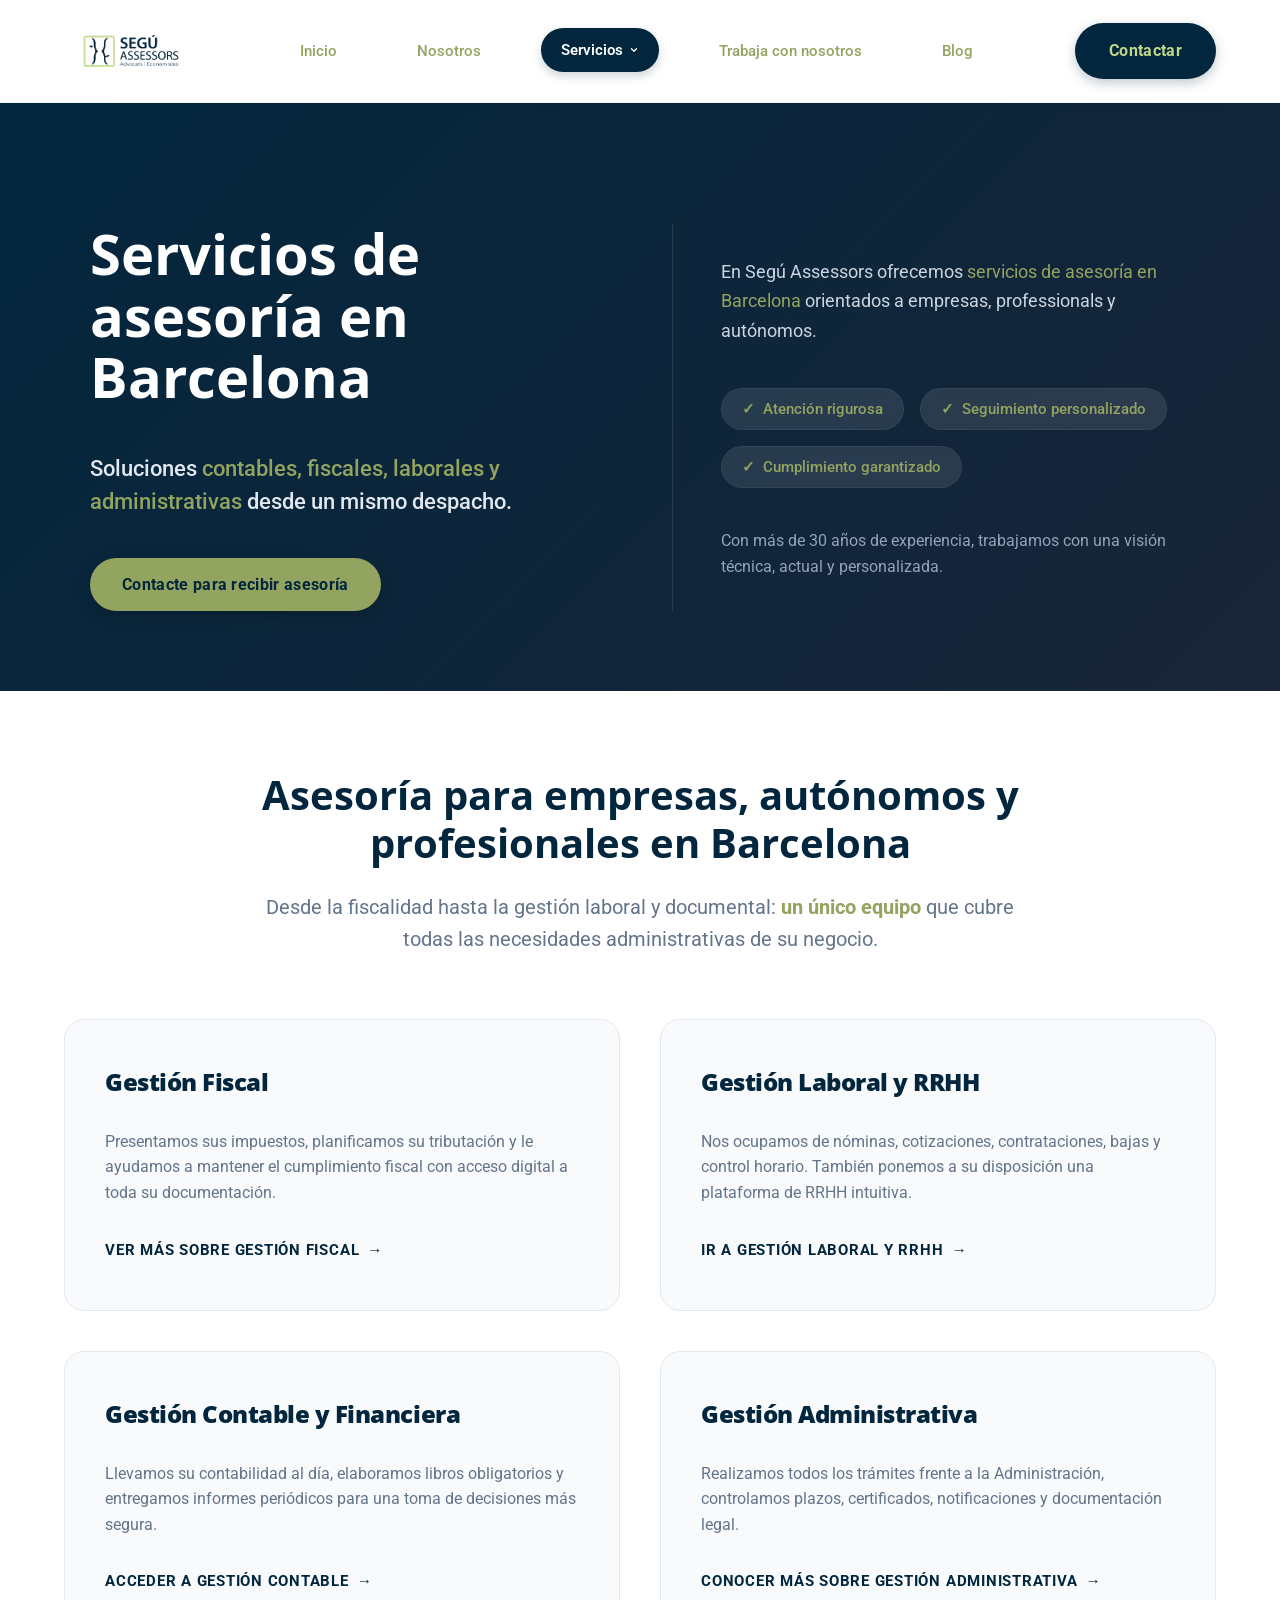
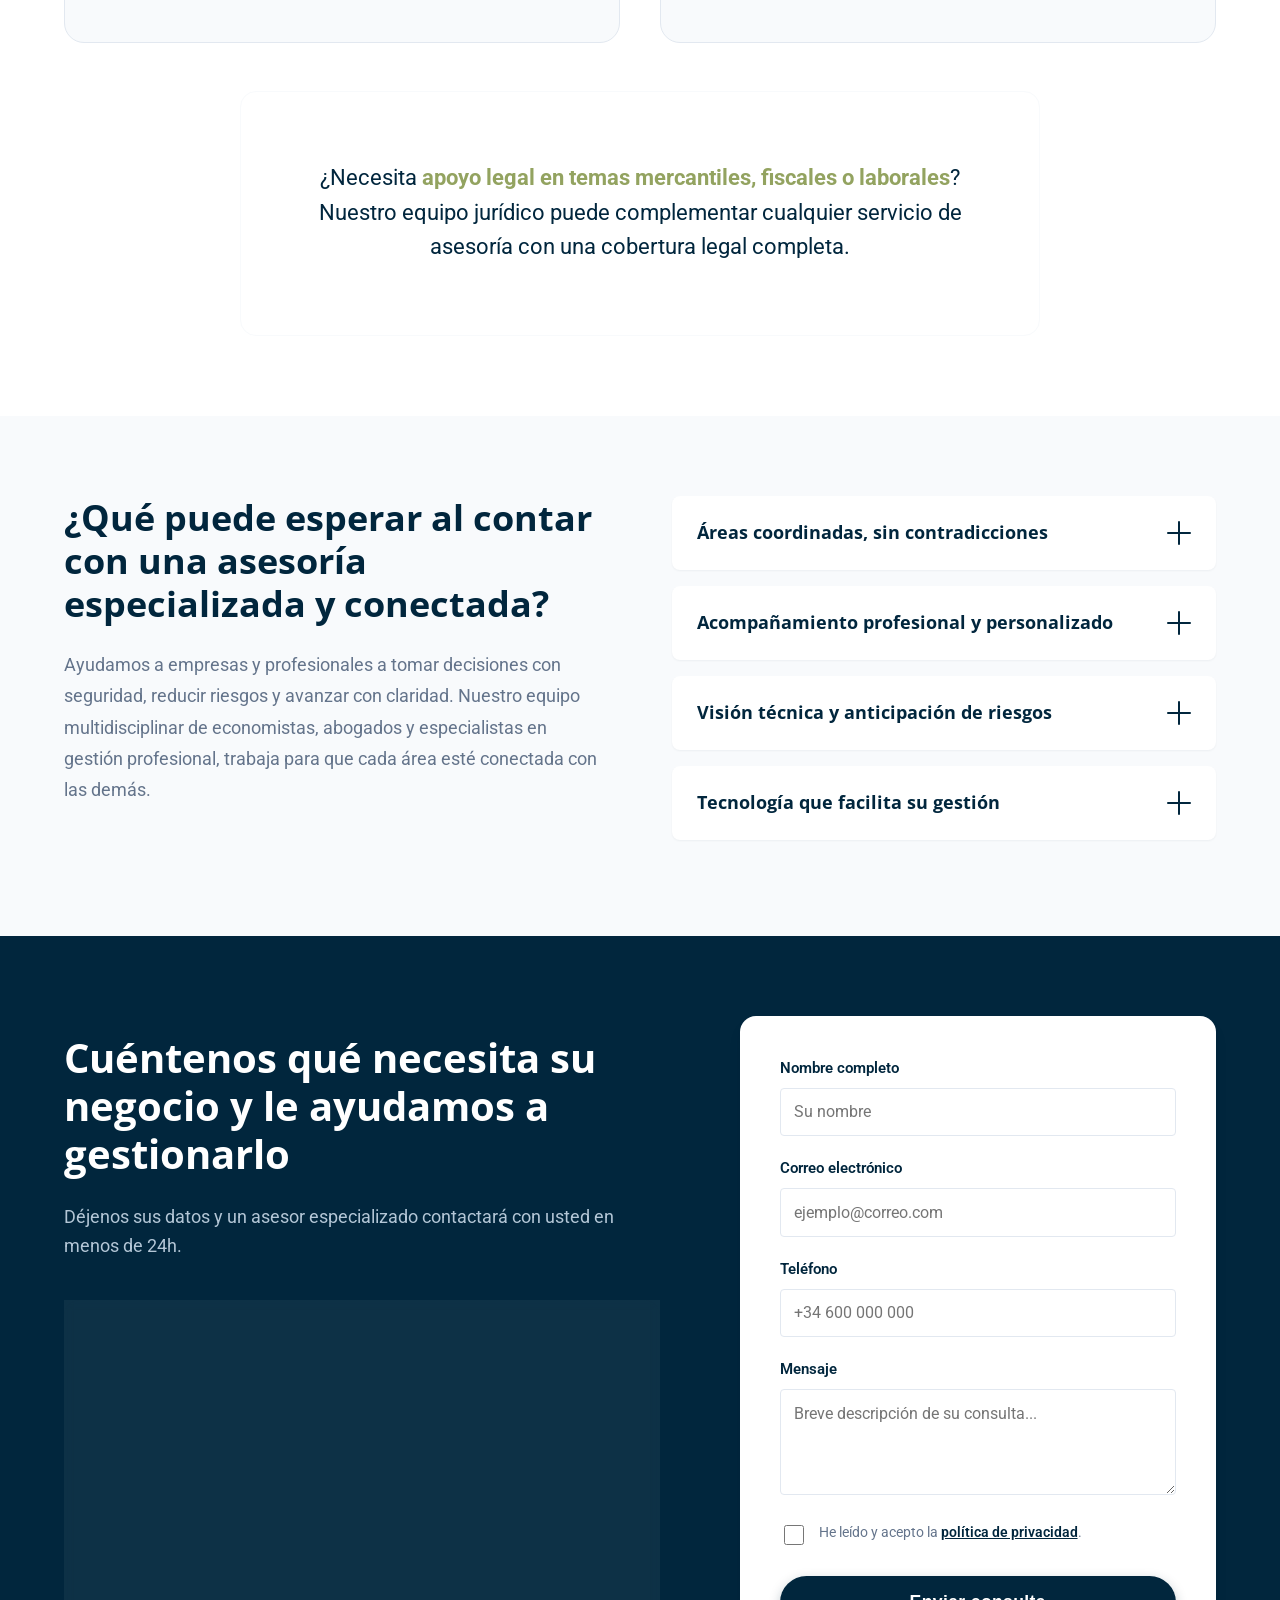
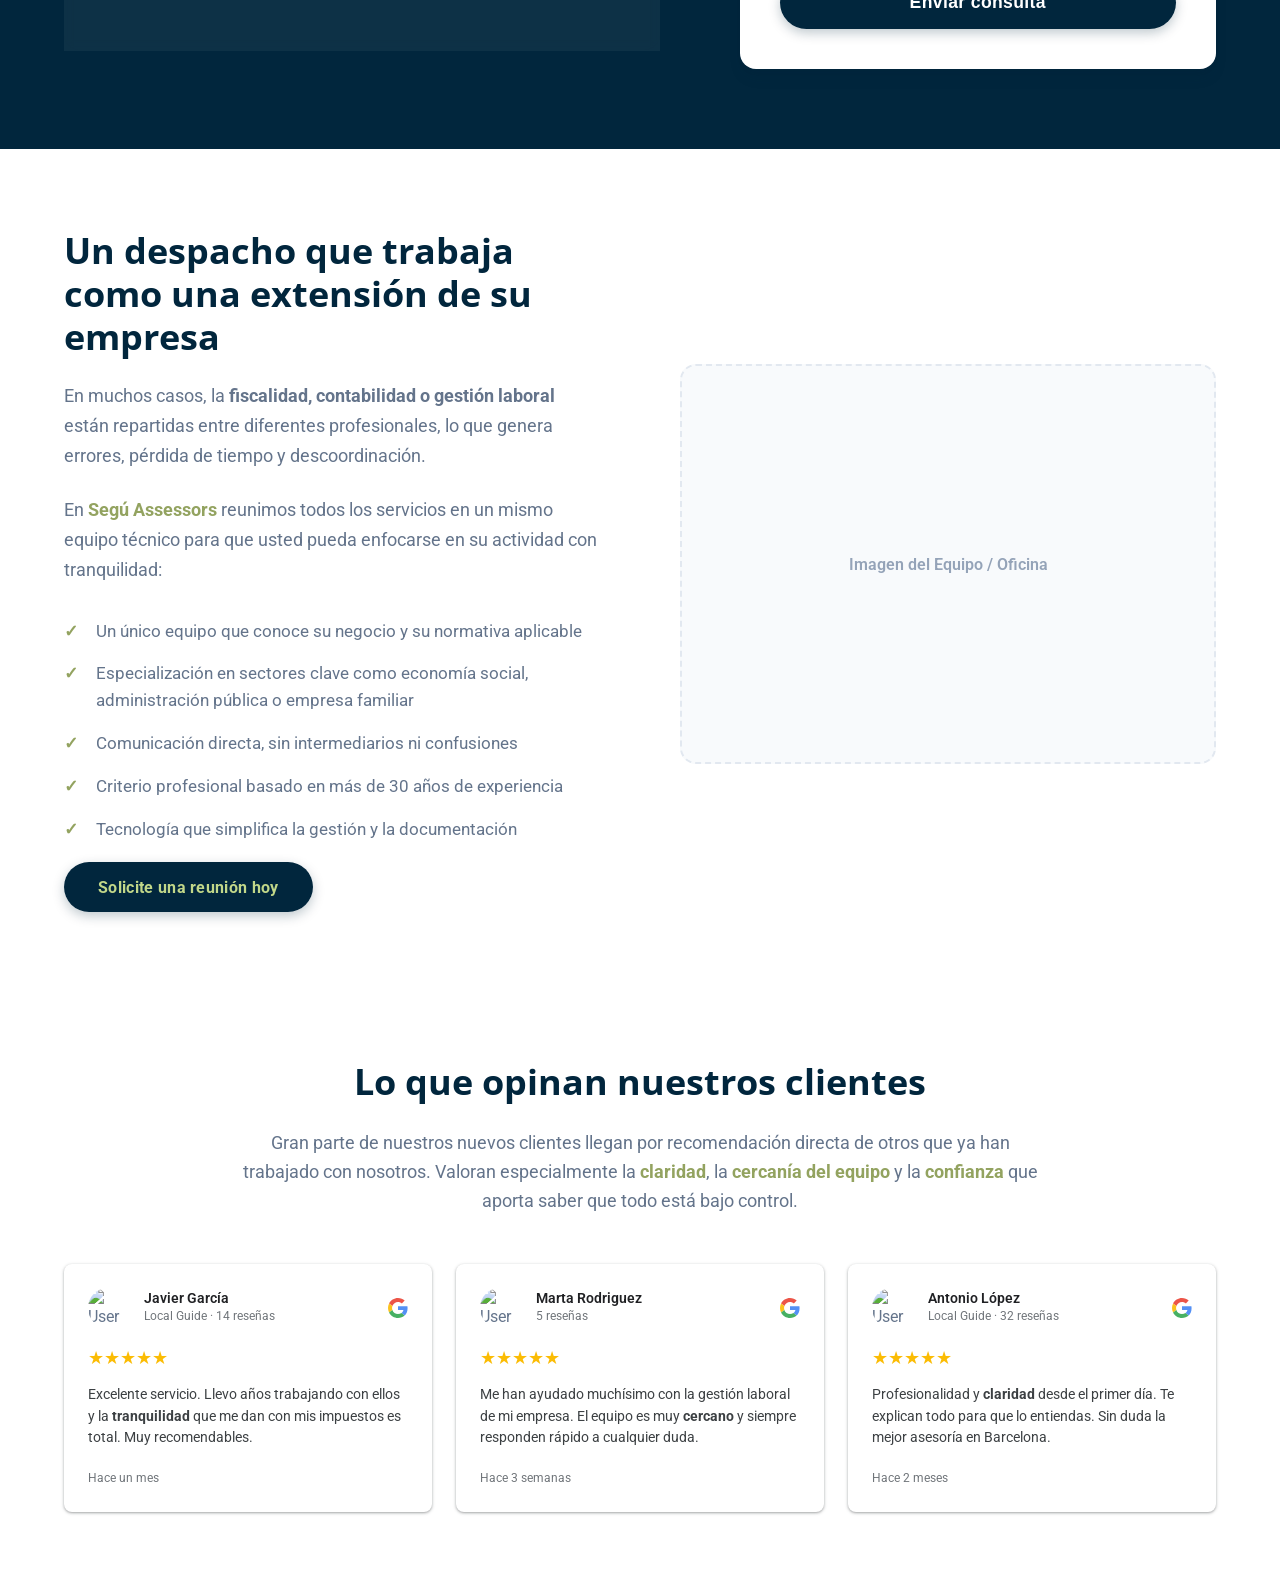
==== commit 18634c29: "add google" ====
--- a/screens/services/services.html
+++ b/screens/services/services.html
@@ -321,6 +321,105 @@
             </div>
         </section>
 
+        </section>
+
+        <!-- Reviews Section -->
+        <section class="reviews-section">
+            <div class="container">
+                <div class="reviews-header">
+                    <h2>Lo que opinan nuestros clientes</h2>
+                    <p>Gran parte de nuestros nuevos clientes llegan por recomendación directa de otros que ya han
+                        trabajado con nosotros. Valoran especialmente la <span class="text-highlight">claridad</span>,
+                        la <span class="text-highlight">cercanía del equipo</span> y la <span
+                            class="text-highlight">confianza</span> que aporta saber que todo está bajo control.</p>
+                </div>
+
+                <div class="reviews-grid">
+                    <!-- Review Card 1 -->
+                    <div class="google-review-card">
+                        <div class="review-header">
+                            <img src="https://ui-avatars.com/api/?name=J+G&background=random" alt="User"
+                                class="review-avatar">
+                            <div class="review-meta">
+                                <span class="review-author">Javier García</span>
+                                <span class="review-sub">Local Guide · 14 reseñas</span>
+                            </div>
+                            <!-- Inline Google G Logo -->
+                            <svg class="google-logo-small" xmlns="http://www.w3.org/2000/svg" viewBox="0 0 48 48">
+                                <path fill="#EA4335"
+                                    d="M24 9.5c3.54 0 6.71 1.22 9.21 3.6l6.85-6.85C35.9 2.38 30.47 0 24 0 14.62 0 6.51 5.38 2.56 13.22l7.98 6.19C12.43 13.72 17.74 9.5 24 9.5z" />
+                                <path fill="#4285F4"
+                                    d="M46.98 24.55c0-1.57-.15-3.09-.38-4.55H24v9.02h12.94c-.58 2.96-2.26 5.48-4.78 7.18l7.73 6c4.51-4.18 7.09-10.36 7.09-17.65z" />
+                                <path fill="#FBBC05"
+                                    d="M10.53 28.59c-.48-1.45-.76-2.99-.76-4.59s.27-3.14.76-4.59l-7.98-6.19C.92 16.46 0 20.12 0 24c0 3.88.92 7.54 2.56 10.78l7.97-6.19z" />
+                                <path fill="#34A853"
+                                    d="M24 48c6.48 0 11.93-2.13 15.89-5.81l-7.73-6c-2.15 1.45-4.92 2.3-8.16 2.3-6.26 0-11.57-4.22-13.47-9.91l-7.98 6.19C6.51 42.62 14.62 48 24 48z" />
+                            </svg>
+                        </div>
+                        <div class="review-stars">★★★★★</div>
+                        <p class="review-text">Excelente servicio. Llevo años trabajando con ellos y la
+                            <strong>tranquilidad</strong> que me dan con mis impuestos es total. Muy recomendables.
+                        </p>
+                        <span class="review-date">Hace un mes</span>
+                    </div>
+
+                    <!-- Review Card 2 -->
+                    <div class="google-review-card">
+                        <div class="review-header">
+                            <img src="https://ui-avatars.com/api/?name=M+R&background=random" alt="User"
+                                class="review-avatar">
+                            <div class="review-meta">
+                                <span class="review-author">Marta Rodriguez</span>
+                                <span class="review-sub">5 reseñas</span>
+                            </div>
+                            <!-- Inline Google G Logo -->
+                            <svg class="google-logo-small" xmlns="http://www.w3.org/2000/svg" viewBox="0 0 48 48">
+                                <path fill="#EA4335"
+                                    d="M24 9.5c3.54 0 6.71 1.22 9.21 3.6l6.85-6.85C35.9 2.38 30.47 0 24 0 14.62 0 6.51 5.38 2.56 13.22l7.98 6.19C12.43 13.72 17.74 9.5 24 9.5z" />
+                                <path fill="#4285F4"
+                                    d="M46.98 24.55c0-1.57-.15-3.09-.38-4.55H24v9.02h12.94c-.58 2.96-2.26 5.48-4.78 7.18l7.73 6c4.51-4.18 7.09-10.36 7.09-17.65z" />
+                                <path fill="#FBBC05"
+                                    d="M10.53 28.59c-.48-1.45-.76-2.99-.76-4.59s.27-3.14.76-4.59l-7.98-6.19C.92 16.46 0 20.12 0 24c0 3.88.92 7.54 2.56 10.78l7.97-6.19z" />
+                                <path fill="#34A853"
+                                    d="M24 48c6.48 0 11.93-2.13 15.89-5.81l-7.73-6c-2.15 1.45-4.92 2.3-8.16 2.3-6.26 0-11.57-4.22-13.47-9.91l-7.98 6.19C6.51 42.62 14.62 48 24 48z" />
+                            </svg>
+                        </div>
+                        <div class="review-stars">★★★★★</div>
+                        <p class="review-text">Me han ayudado muchísimo con la gestión laboral de mi empresa. El equipo
+                            es muy <strong>cercano</strong> y siempre responden rápido a cualquier duda.</p>
+                        <span class="review-date">Hace 3 semanas</span>
+                    </div>
+
+                    <!-- Review Card 3 -->
+                    <div class="google-review-card">
+                        <div class="review-header">
+                            <img src="https://ui-avatars.com/api/?name=A+L&background=random" alt="User"
+                                class="review-avatar">
+                            <div class="review-meta">
+                                <span class="review-author">Antonio López</span>
+                                <span class="review-sub">Local Guide · 32 reseñas</span>
+                            </div>
+                            <!-- Inline Google G Logo -->
+                            <svg class="google-logo-small" xmlns="http://www.w3.org/2000/svg" viewBox="0 0 48 48">
+                                <path fill="#EA4335"
+                                    d="M24 9.5c3.54 0 6.71 1.22 9.21 3.6l6.85-6.85C35.9 2.38 30.47 0 24 0 14.62 0 6.51 5.38 2.56 13.22l7.98 6.19C12.43 13.72 17.74 9.5 24 9.5z" />
+                                <path fill="#4285F4"
+                                    d="M46.98 24.55c0-1.57-.15-3.09-.38-4.55H24v9.02h12.94c-.58 2.96-2.26 5.48-4.78 7.18l7.73 6c4.51-4.18 7.09-10.36 7.09-17.65z" />
+                                <path fill="#FBBC05"
+                                    d="M10.53 28.59c-.48-1.45-.76-2.99-.76-4.59s.27-3.14.76-4.59l-7.98-6.19C.92 16.46 0 20.12 0 24c0 3.88.92 7.54 2.56 10.78l7.97-6.19z" />
+                                <path fill="#34A853"
+                                    d="M24 48c6.48 0 11.93-2.13 15.89-5.81l-7.73-6c-2.15 1.45-4.92 2.3-8.16 2.3-6.26 0-11.57-4.22-13.47-9.91l-7.98 6.19C6.51 42.62 14.62 48 24 48z" />
+                            </svg>
+                        </div>
+                        <div class="review-stars">★★★★★</div>
+                        <p class="review-text">Profesionalidad y <strong>claridad</strong> desde el primer día. Te
+                            explican todo para que lo entiendas. Sin duda la mejor asesoría en Barcelona.</p>
+                        <span class="review-date">Hace 2 meses</span>
+                    </div>
+                </div>
+            </div>
+        </section>
+
     </main>
     <!-- Footer Removed -->
     <!-- Scripts -->
--- a/screens/services/services.css
+++ b/screens/services/services.css
@@ -1095,4 +1095,126 @@
     top: 0;
     color: var(--color-secondary-on-light);
     font-weight: 800;
+}
+
+/* Reviews Section */
+.reviews-section {
+    padding: 5rem 0;
+    background-color: var(--neutral-50);
+}
+
+.reviews-header {
+    text-align: center;
+    max-width: 800px;
+    margin: 0 auto 3rem;
+}
+
+.reviews-header h2 {
+    font-size: 2.25rem;
+    color: var(--color-primary);
+    margin-bottom: 1.5rem;
+}
+
+.reviews-header p {
+    font-size: 1.15rem;
+    color: var(--neutral-500);
+    line-height: 1.6;
+}
+
+/* Google Reviews Grid */
+.reviews-grid {
+    display: grid;
+    grid-template-columns: 1fr;
+    gap: 1rem;
+}
+
+@media (min-width: 900px) {
+    .reviews-grid {
+        grid-template-columns: repeat(3, 1fr);
+        gap: 1.5rem;
+    }
+}
+
+/* Authentic Google Review Card */
+.google-review-card {
+    background: white;
+    border-radius: 8px;
+    /* Google uses 8px */
+    padding: 1.5rem;
+    box-shadow: 0 1px 2px rgba(60, 64, 67, 0.3), 0 1px 3px 1px rgba(60, 64, 67, 0.15);
+    /* Material Shadow */
+    display: flex;
+    flex-direction: column;
+    gap: 0.75rem;
+    transition: transform 0.2s ease, box-shadow 0.2s ease;
+    text-align: left;
+    height: 100%;
+}
+
+.google-review-card:hover {
+    box-shadow: 0 2px 6px 2px rgba(60, 64, 67, 0.15);
+    transform: translateY(-2px);
+}
+
+.review-header {
+    display: flex;
+    align-items: center;
+    gap: 1rem;
+    margin-bottom: 0.25rem;
+}
+
+.review-avatar {
+    width: 40px;
+    height: 40px;
+    border-radius: 50%;
+    object-fit: cover;
+}
+
+.review-meta {
+    flex-grow: 1;
+    display: flex;
+    flex-direction: column;
+    justify-content: center;
+}
+
+.review-author {
+    font-weight: 600;
+    font-size: 0.9rem;
+    color: #202124;
+    /* Google Black */
+    line-height: 1.2;
+}
+
+.review-sub {
+    font-size: 0.75rem;
+    color: #70757a;
+    /* Google Gray */
+}
+
+.google-logo-small {
+    width: 20px;
+    height: 20px;
+    opacity: 0.9;
+}
+
+.review-stars {
+    color: #FBBC04;
+    /* Google Star Yellow */
+    font-size: 1.1rem;
+    letter-spacing: 0px;
+}
+
+.review-text {
+    font-size: 0.9rem;
+    line-height: 1.5;
+    color: #3c4043;
+    /* Google Body Text */
+    margin: 0;
+    flex-grow: 1;
+}
+
+.review-date {
+    font-size: 0.75rem;
+    color: #70757a;
+    margin-top: 0.5rem;
 }
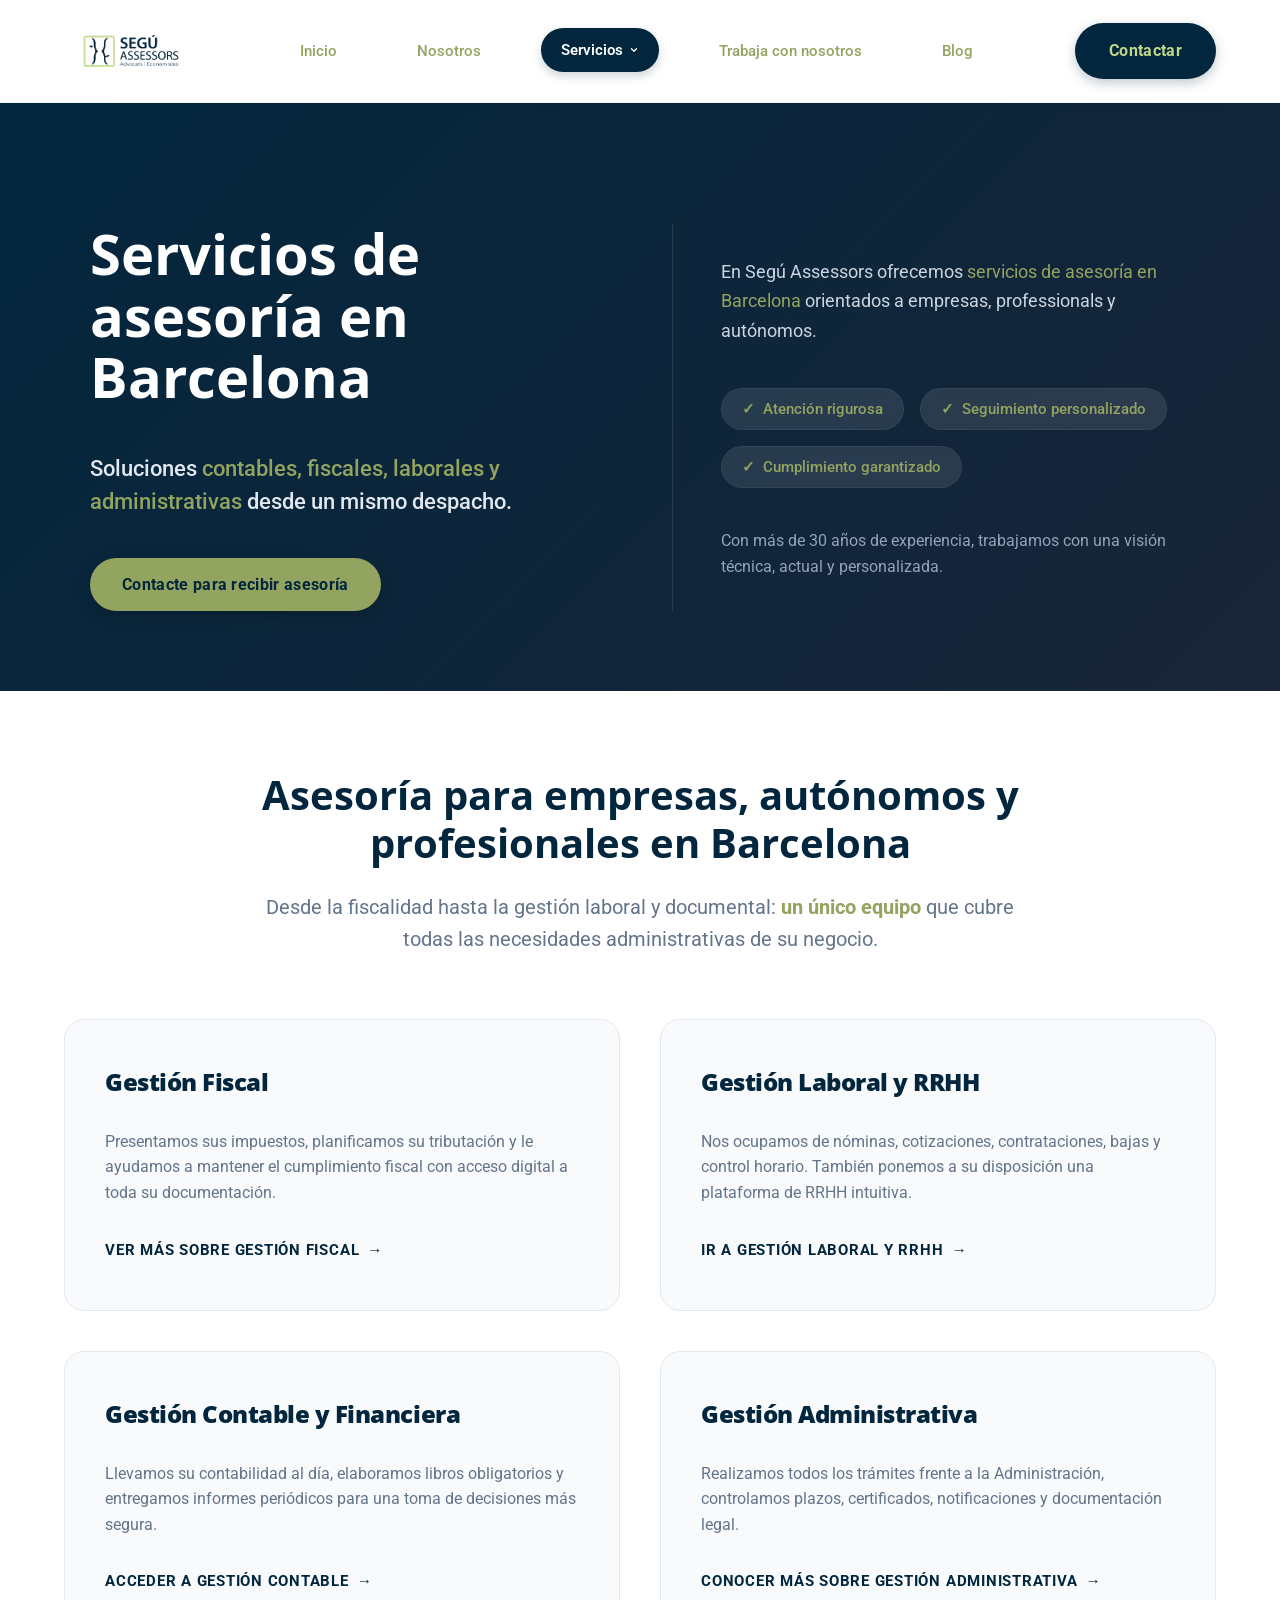
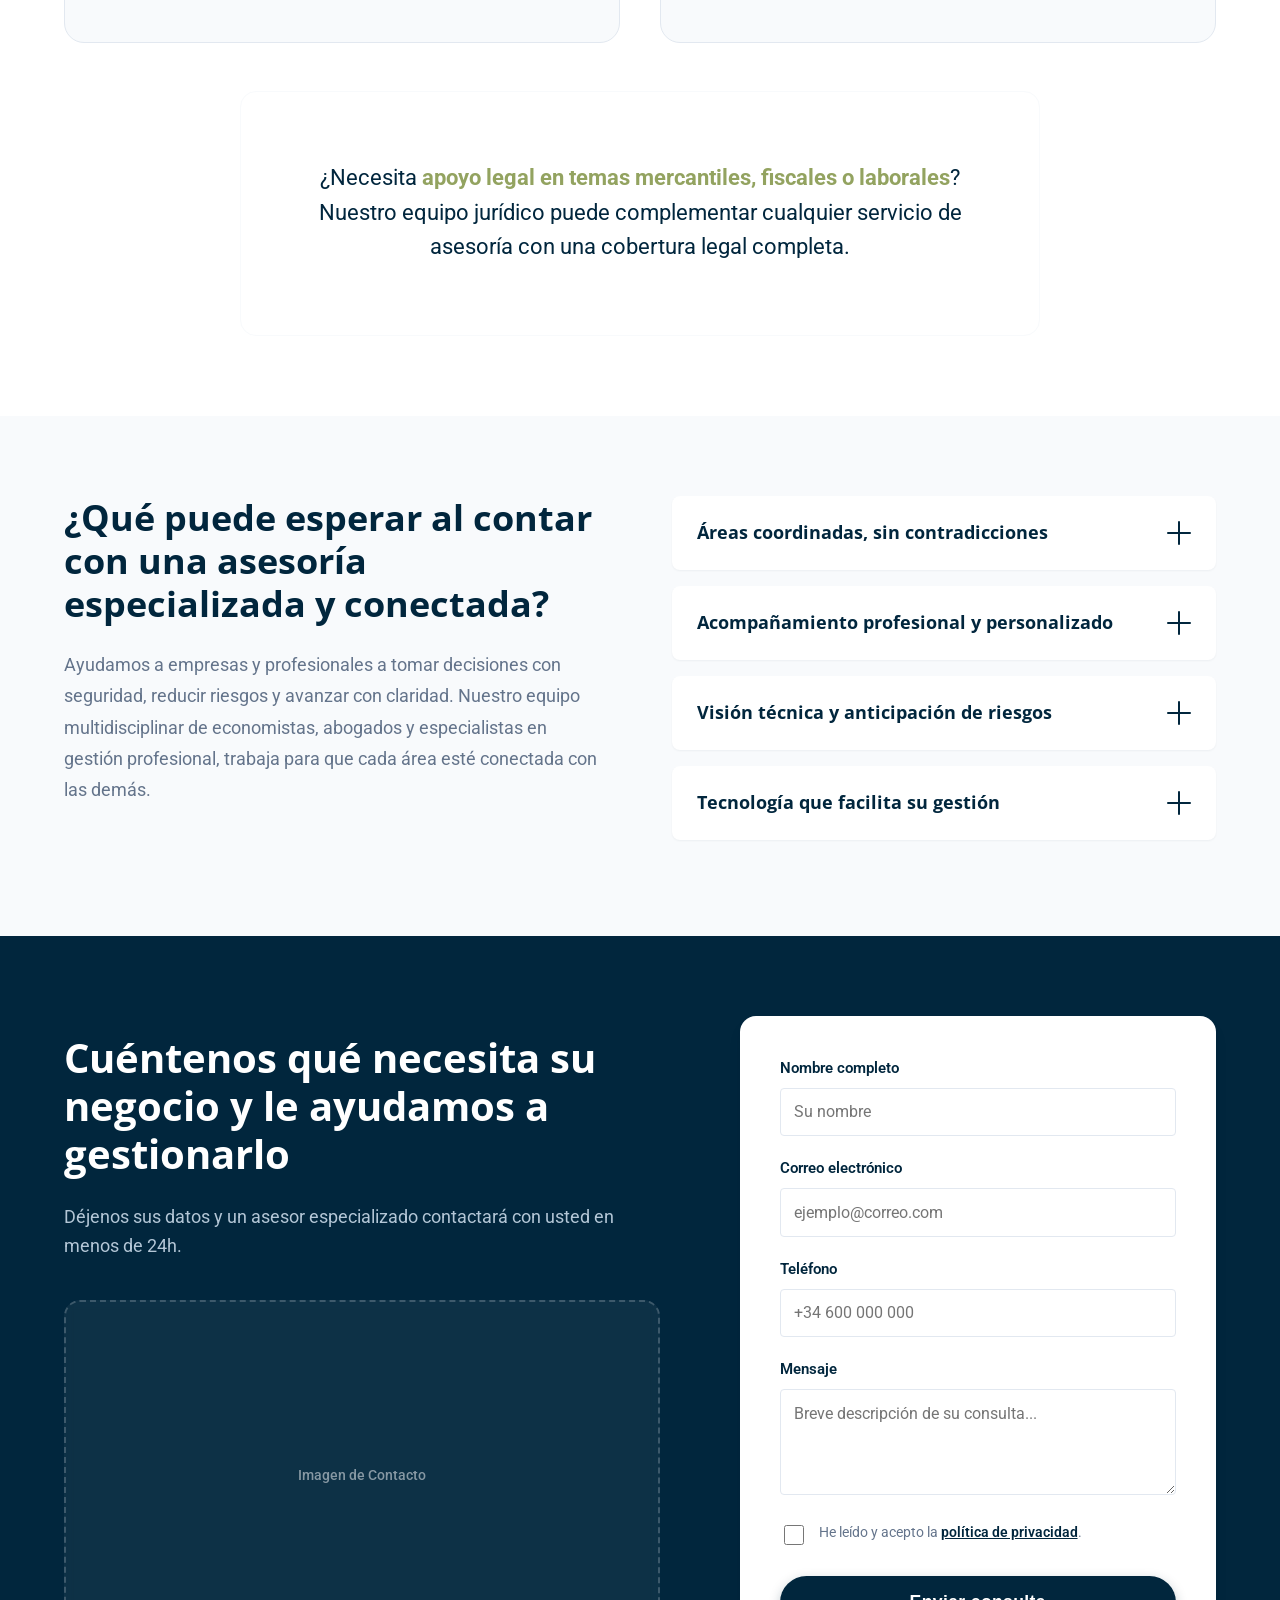
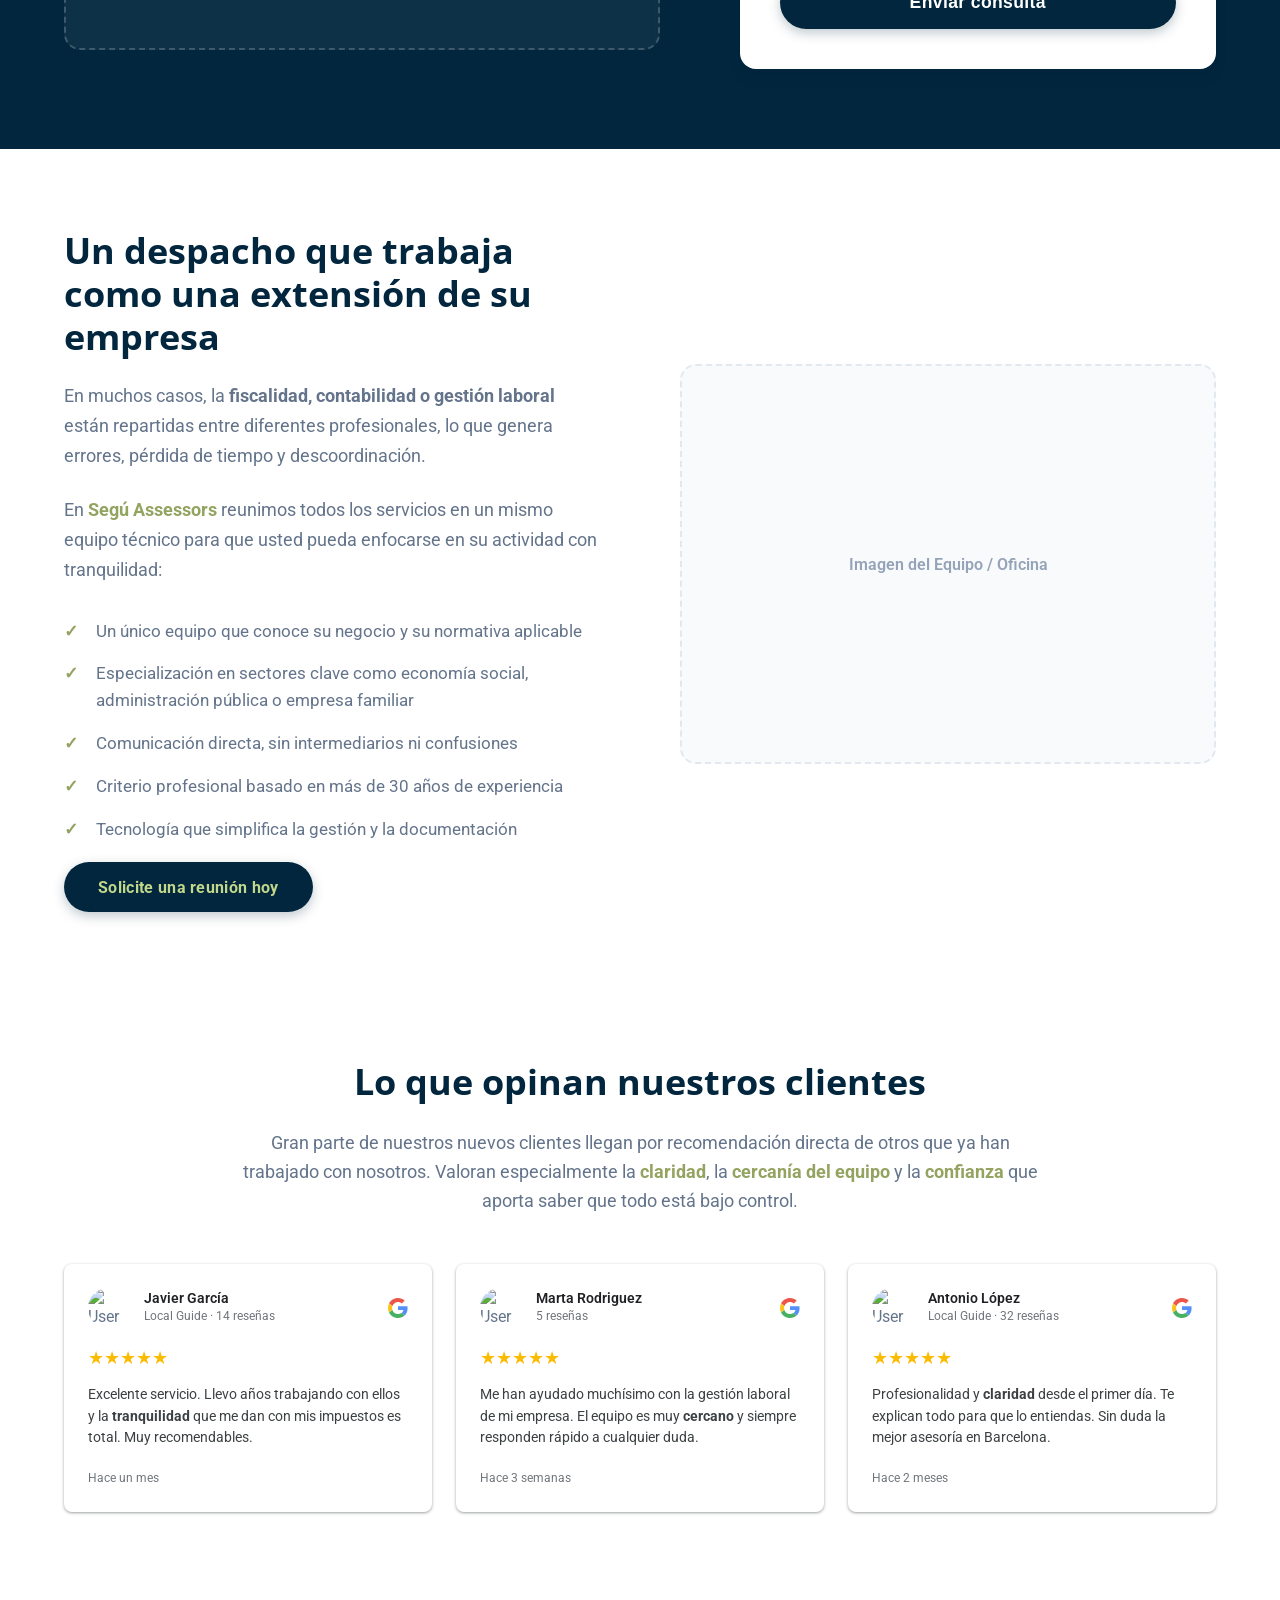
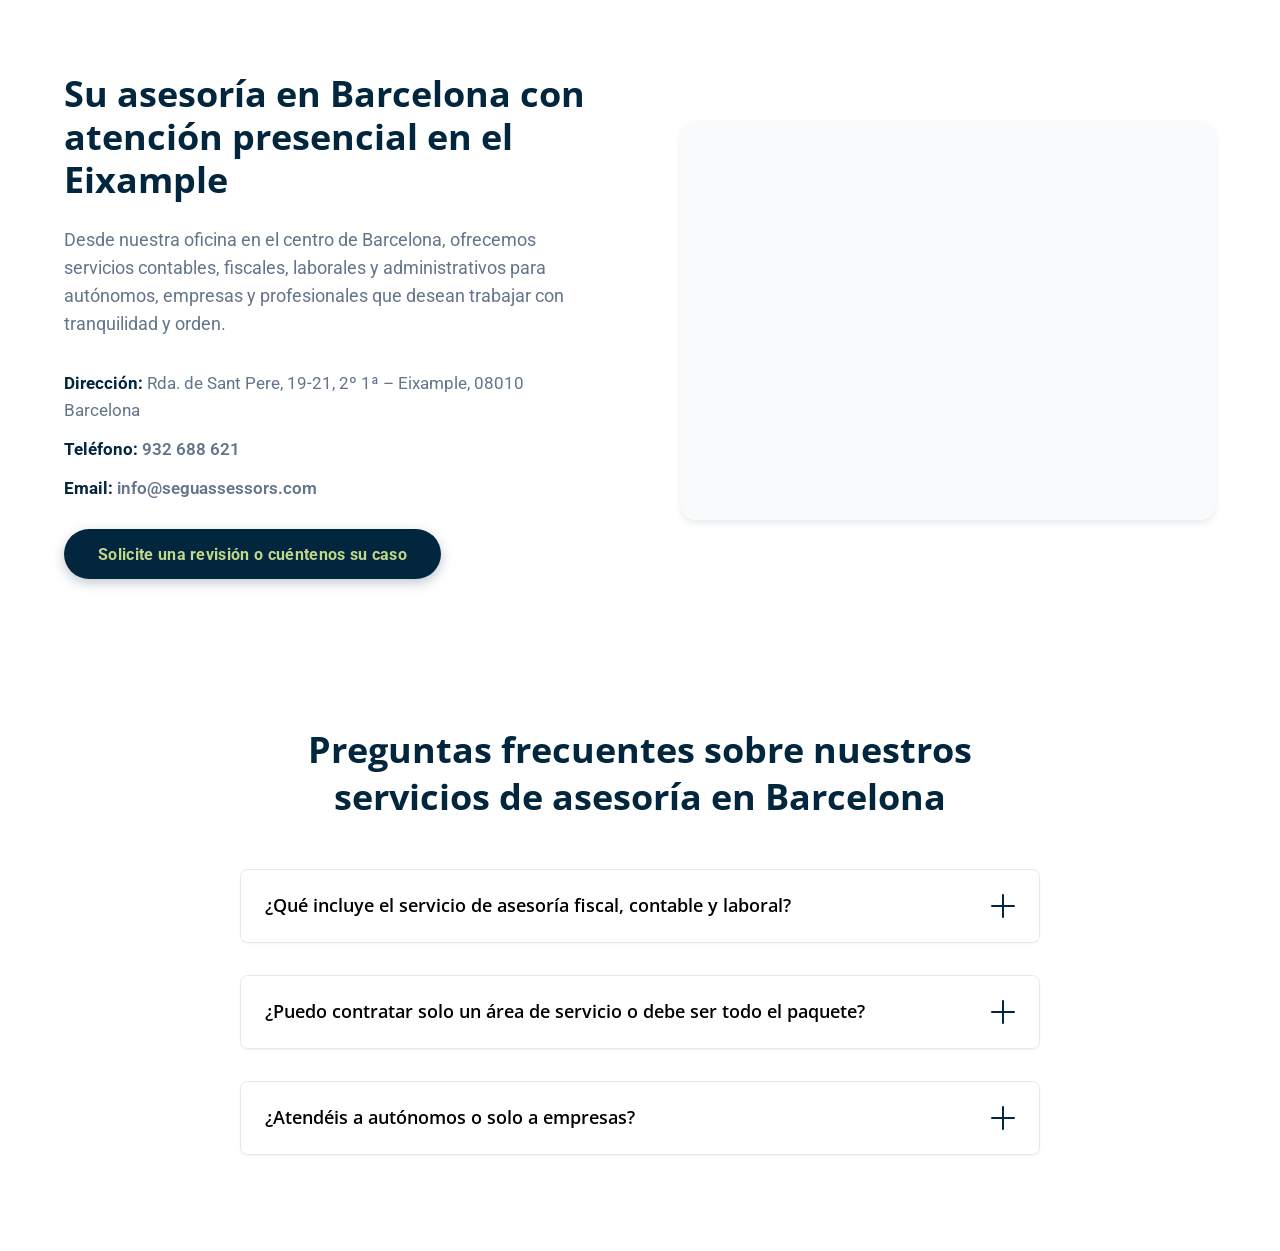
==== commit a5acecc3: "faqs" ====
--- a/screens/services/services.html
+++ b/screens/services/services.html
@@ -420,6 +420,94 @@
             </div>
         </section>
 
+        </section>
+
+        <!-- Location Section -->
+        <section class="location-section">
+            <div class="container">
+                <div class="location-layout">
+                    <!-- Text Content -->
+                    <div class="location-info">
+                        <h2>Su asesoría en Barcelona con atención presencial en el Eixample</h2>
+                        <p class="location-desc">Desde nuestra oficina en el centro de Barcelona, ofrecemos servicios
+                            contables, fiscales, laborales y administrativos para autónomos, empresas y profesionales
+                            que desean trabajar con tranquilidad y orden.</p>
+
+                        <div class="location-details">
+                            <p><strong>Dirección:</strong> Rda. de Sant Pere, 19-21, 2º 1ª – Eixample, 08010 Barcelona
+                            </p>
+                            <p><strong>Teléfono:</strong> <a href="tel:932688621">932 688 621</a></p>
+                            <p><strong>Email:</strong> <a
+                                    href="mailto:info@seguassessors.com">info@seguassessors.com</a></p>
+                        </div>
+
+                        <a href="#contacto" class="btn btn-primary cta-btn">Solicite una revisión o cuéntenos su
+                            caso</a>
+                    </div>
+
+                    <!-- Map -->
+                    <div class="location-map-wrapper">
+                        <iframe
+                            src="https://www.google.com/maps/embed?pb=!1m14!1m8!1m3!1d1496.6428832516656!2d2.173892!3d41.3896!3m2!1i1024!2i768!4f13.1!3m3!1m2!1s0x12a4983a1e734457%3A0x8f983fbde15f118f!2sSeg%C3%BA%20Assessors%20Advocats%20i%20Economistes%2C%20SL!5e0!3m2!1ses!2sve!4v1770660585414!5m2!1ses!2sve"
+                            width="100%" height="400" style="border:0;" allowfullscreen="" loading="lazy"
+                            referrerpolicy="no-referrer-when-downgrade">
+                        </iframe>
+                    </div>
+                </div>
+            </div>
+        </section>
+
+
+        <!-- FAQ Section -->
+        <section class="faq-section">
+            <div class="container">
+                <div class="faq-header">
+                    <h2>Preguntas frecuentes sobre nuestros servicios de asesoría en Barcelona</h2>
+                </div>
+
+                <div class="faq-accordion-wrapper">
+                    <!-- Item 1 -->
+                    <div class="accordion-item">
+                        <button class="accordion-header" aria-expanded="false">
+                            <h3>¿Qué incluye el servicio de asesoría fiscal, contable y laboral?</h3>
+                            <span class="accordion-icon"></span>
+                        </button>
+                        <div class="accordion-content">
+                            <p>Incluye la presentación periódica de impuestos, organización contable mensual,
+                                elaboración de nóminas, gestión de contratos, atención a notificaciones y cumplimiento
+                                de obligaciones según el tipo de empresa o profesional.</p>
+                        </div>
+                    </div>
+
+                    <!-- Item 2 -->
+                    <div class="accordion-item">
+                        <button class="accordion-header" aria-expanded="false">
+                            <h3>¿Puedo contratar solo un área de servicio o debe ser todo el paquete?</h3>
+                            <span class="accordion-icon"></span>
+                        </button>
+                        <div class="accordion-content">
+                            <p>Sí. Puede contratar únicamente gestión fiscal, contable, laboral o administrativa. Pero
+                                si lo desea, también podemos coordinar todas las áreas para que tenga una atención
+                                completa desde un solo despacho.</p>
+                        </div>
+                    </div>
+
+                    <!-- Item 3 -->
+                    <div class="accordion-item">
+                        <button class="accordion-header" aria-expanded="false">
+                            <h3>¿Atendéis a autónomos o solo a empresas?</h3>
+                            <span class="accordion-icon"></span>
+                        </button>
+                        <div class="accordion-content">
+                            <p>Ambos. Nuestra asesoría fiscal para autónomos y servicios de gestión contable y laboral
+                                están diseñados para adaptarse al volumen, régimen fiscal y tipo de actividad de cada
+                                profesional.</p>
+                        </div>
+                    </div>
+                </div>
+            </div>
+        </section>
+
     </main>
     <!-- Footer Removed -->
     <!-- Scripts -->
--- a/screens/services/services.css
+++ b/screens/services/services.css
@@ -1217,4 +1217,129 @@
     font-size: 0.75rem;
     color: #70757a;
     margin-top: 0.5rem;
+}
+
+/* Location Section */
+.location-section {
+    padding: 5rem 0;
+    background-color: white;
+}
+
+.location-layout {
+    display: grid;
+    grid-template-columns: 1fr;
+    gap: 3rem;
+    align-items: center;
+}
+
+@media (min-width: 900px) {
+    .location-layout {
+        grid-template-columns: 1fr 1fr;
+        gap: 5rem;
+    }
+}
+
+.location-info h2 {
+    font-size: 2.25rem;
+    color: var(--color-primary);
+    margin-bottom: 1.5rem;
+    line-height: 1.2;
+}
+
+.location-desc {
+    font-size: 1.1rem;
+    color: var(--neutral-500);
+    margin-bottom: 2rem;
+    line-height: 1.6;
+}
+
+.location-details {
+    margin-bottom: 2.5rem;
+    display: flex;
+    flex-direction: column;
+    gap: 0.75rem;
+}
+
+.location-details p {
+    font-size: 1.05rem;
+    color: var(--color-text-body);
+    margin: 0;
+}
+
+.location-details strong {
+    color: var(--color-primary);
+    font-weight: 700;
+}
+
+.location-details a {
+    color: var(--color-text-body);
+    text-decoration: none;
+    transition: color 0.2s;
+}
+
+.location-details a:hover {
+    color: var(--color-primary);
+    text-decoration: underline;
+}
+
+.location-map-wrapper {
+    border-radius: var(--radius-lg);
+    overflow: hidden;
+    box-shadow: var(--shadow-md);
+    height: 400px;
+    background-color: var(--neutral-100);
+    /* Loading placeholder color */
+}
+
+.location-map-wrapper iframe {
+    width: 100%;
+    height: 100%;
+    border: none;
+}
+
+/* FAQ Section */
+.faq-section {
+    padding: 5rem 0;
+    background-color: var(--neutral-50);
+    /* Subtle distinction from white sections */
+}
+
+.faq-header {
+    text-align: center;
+    max-width: 800px;
+    margin: 0 auto 3rem;
+}
+
+.faq-header h2 {
+    font-size: 2.25rem;
+    color: var(--color-primary);
+    margin-bottom: 1.5rem;
+    line-height: 1.3;
+}
+
+.faq-accordion-wrapper {
+    max-width: 800px;
+    margin: 0 auto;
+    display: flex;
+    flex-direction: column;
+    gap: 1rem;
+}
+
+/* Ensure reusable accordion items look good here */
+.faq-accordion-wrapper .accordion-item {
+    background: white;
+    border: 1px solid var(--neutral-200);
+    box-shadow: 0 1px 2px rgba(0, 0, 0, 0.05);
+}
+
+.faq-accordion-wrapper .accordion-header h3 {
+    font-size: 1.1rem;
+    font-weight: 600;
+    color: var(--color-text-heading);
+}
+
+.faq-accordion-wrapper .accordion-content p {
+    font-size: 1rem;
+    line-height: 1.6;
+    color: var(--neutral-600);
 }
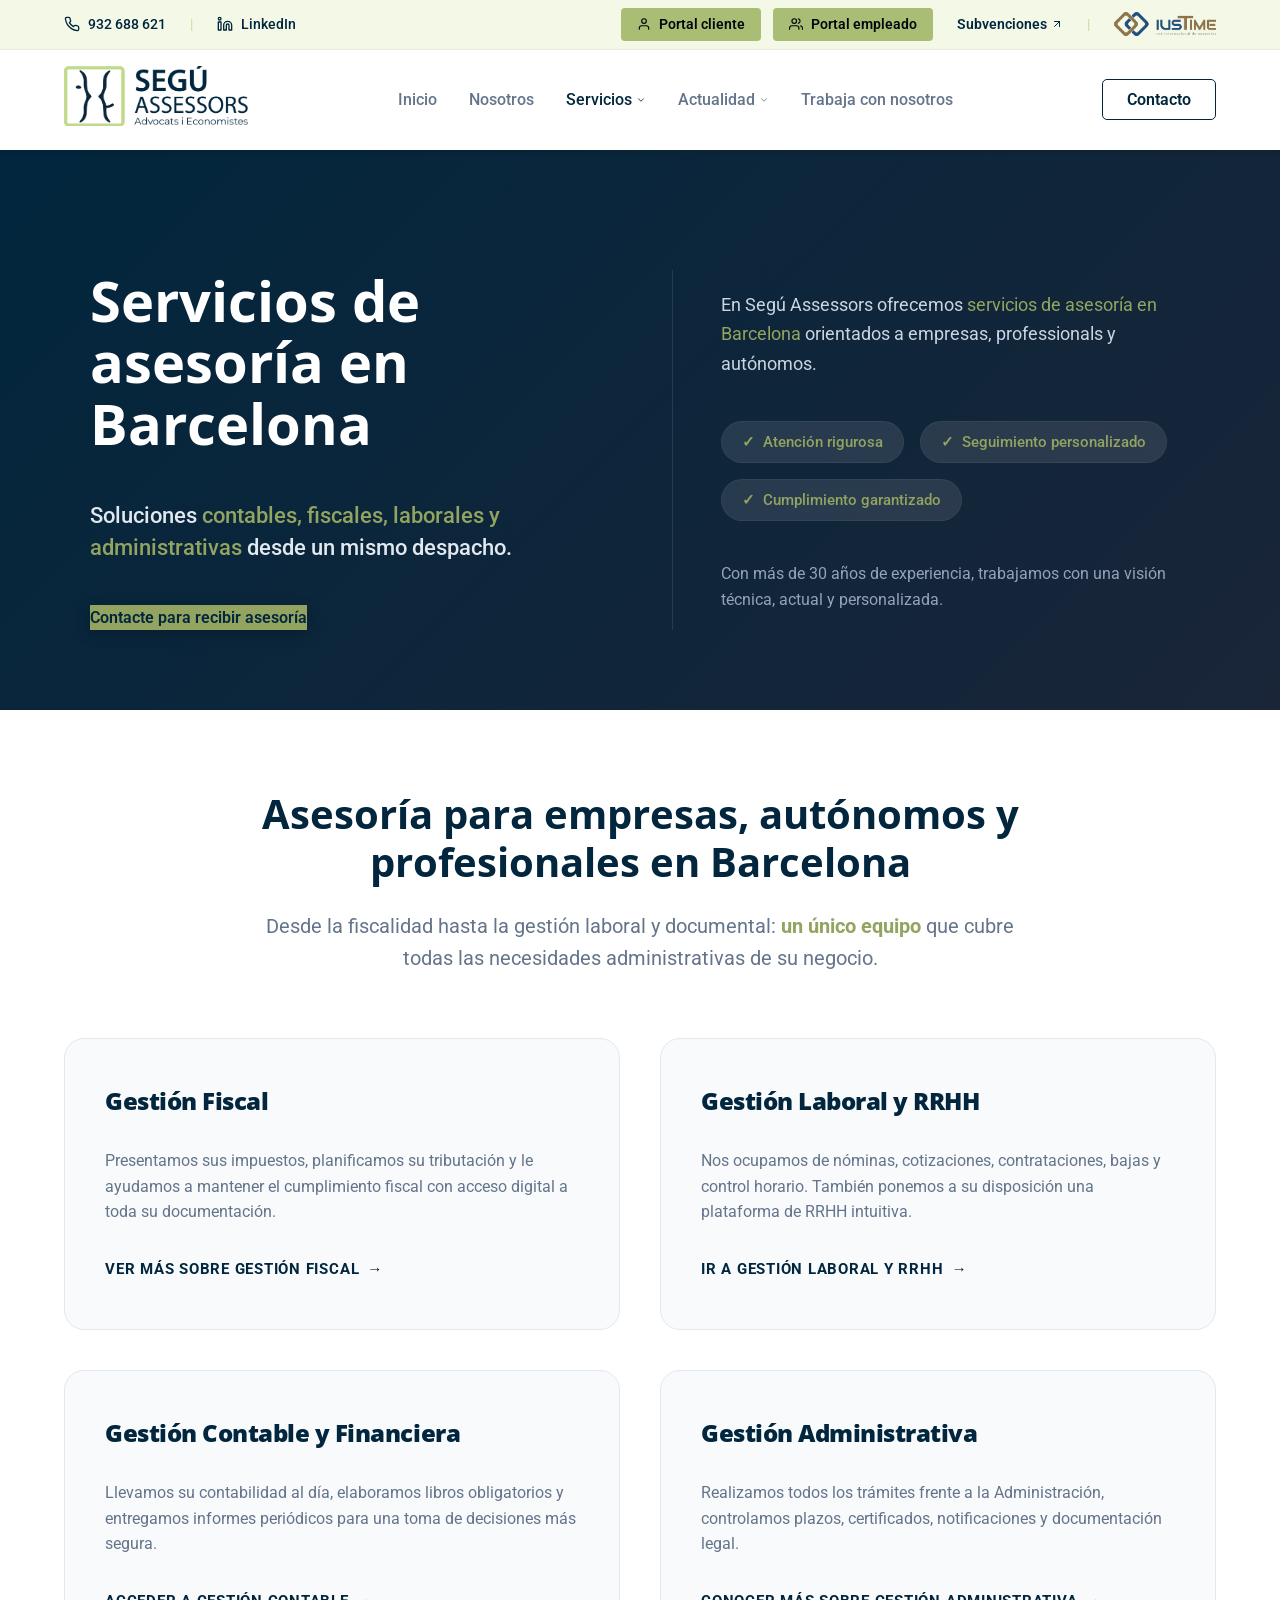
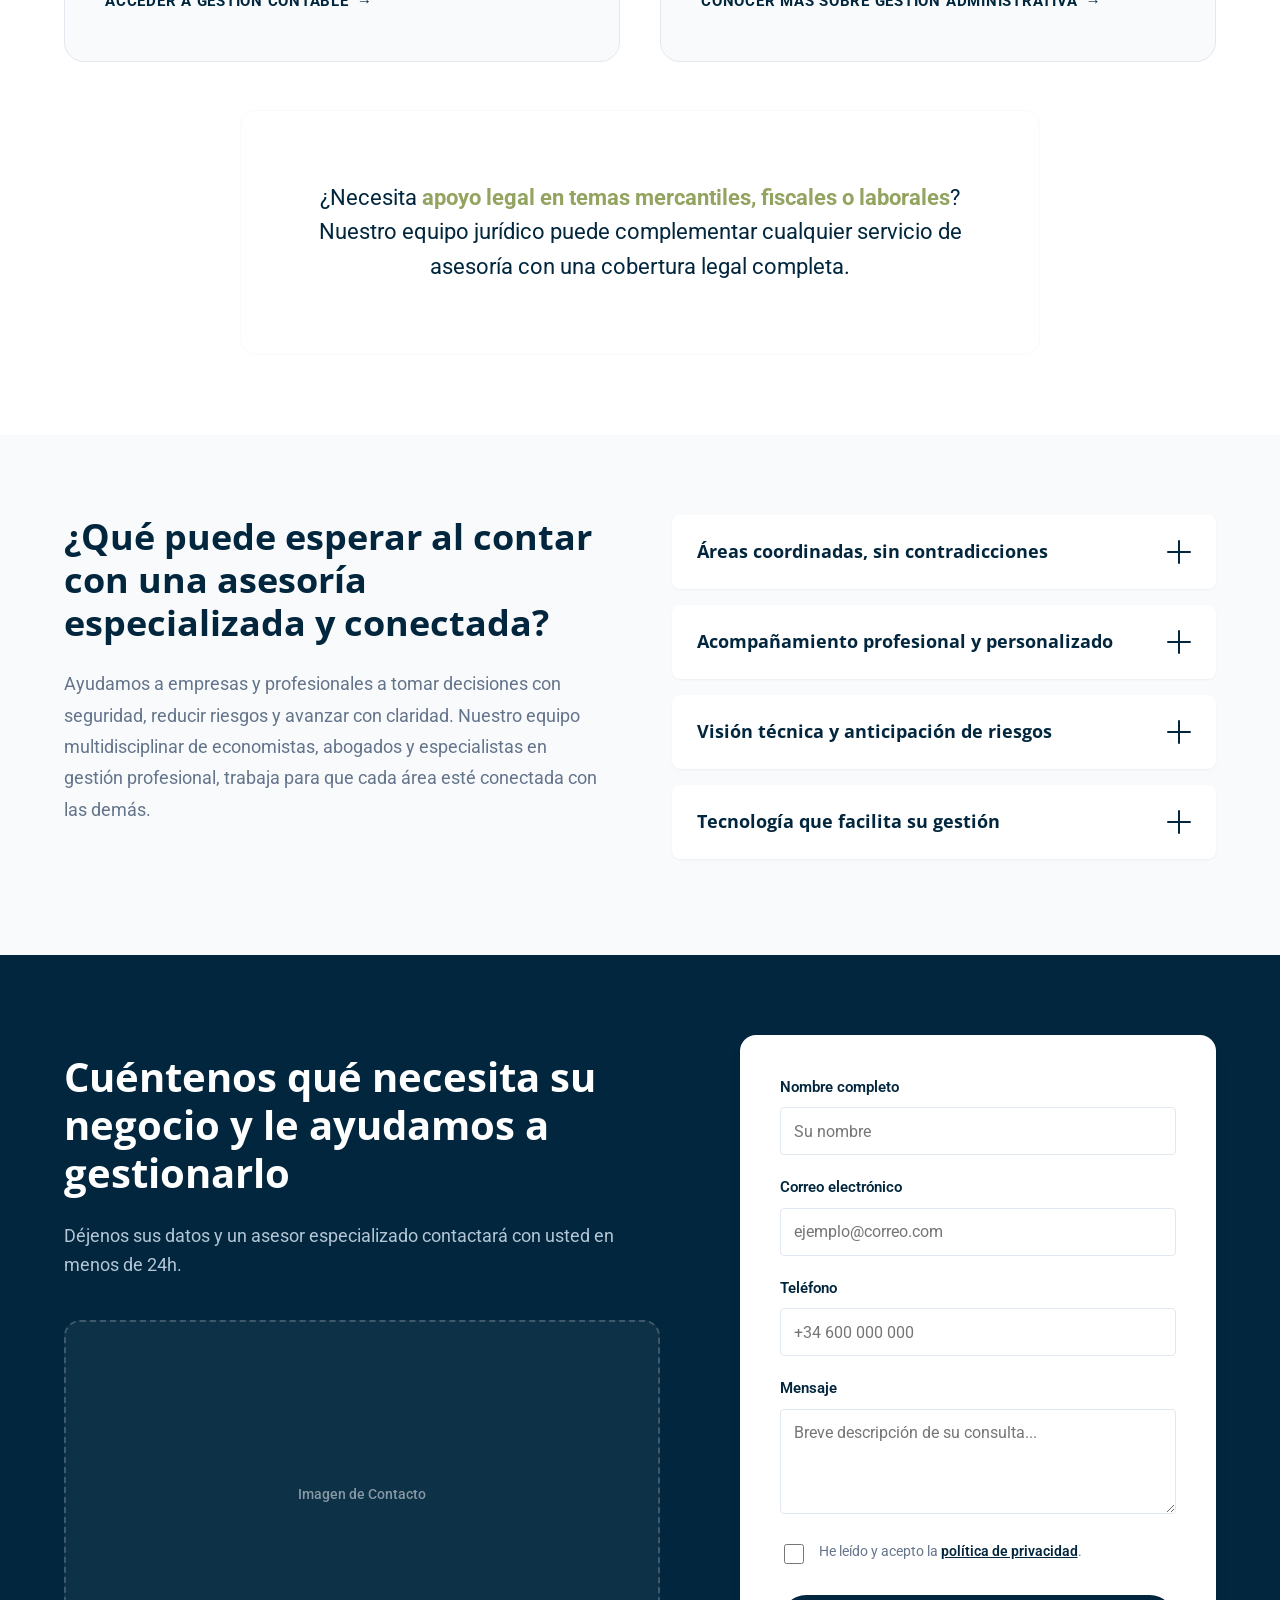
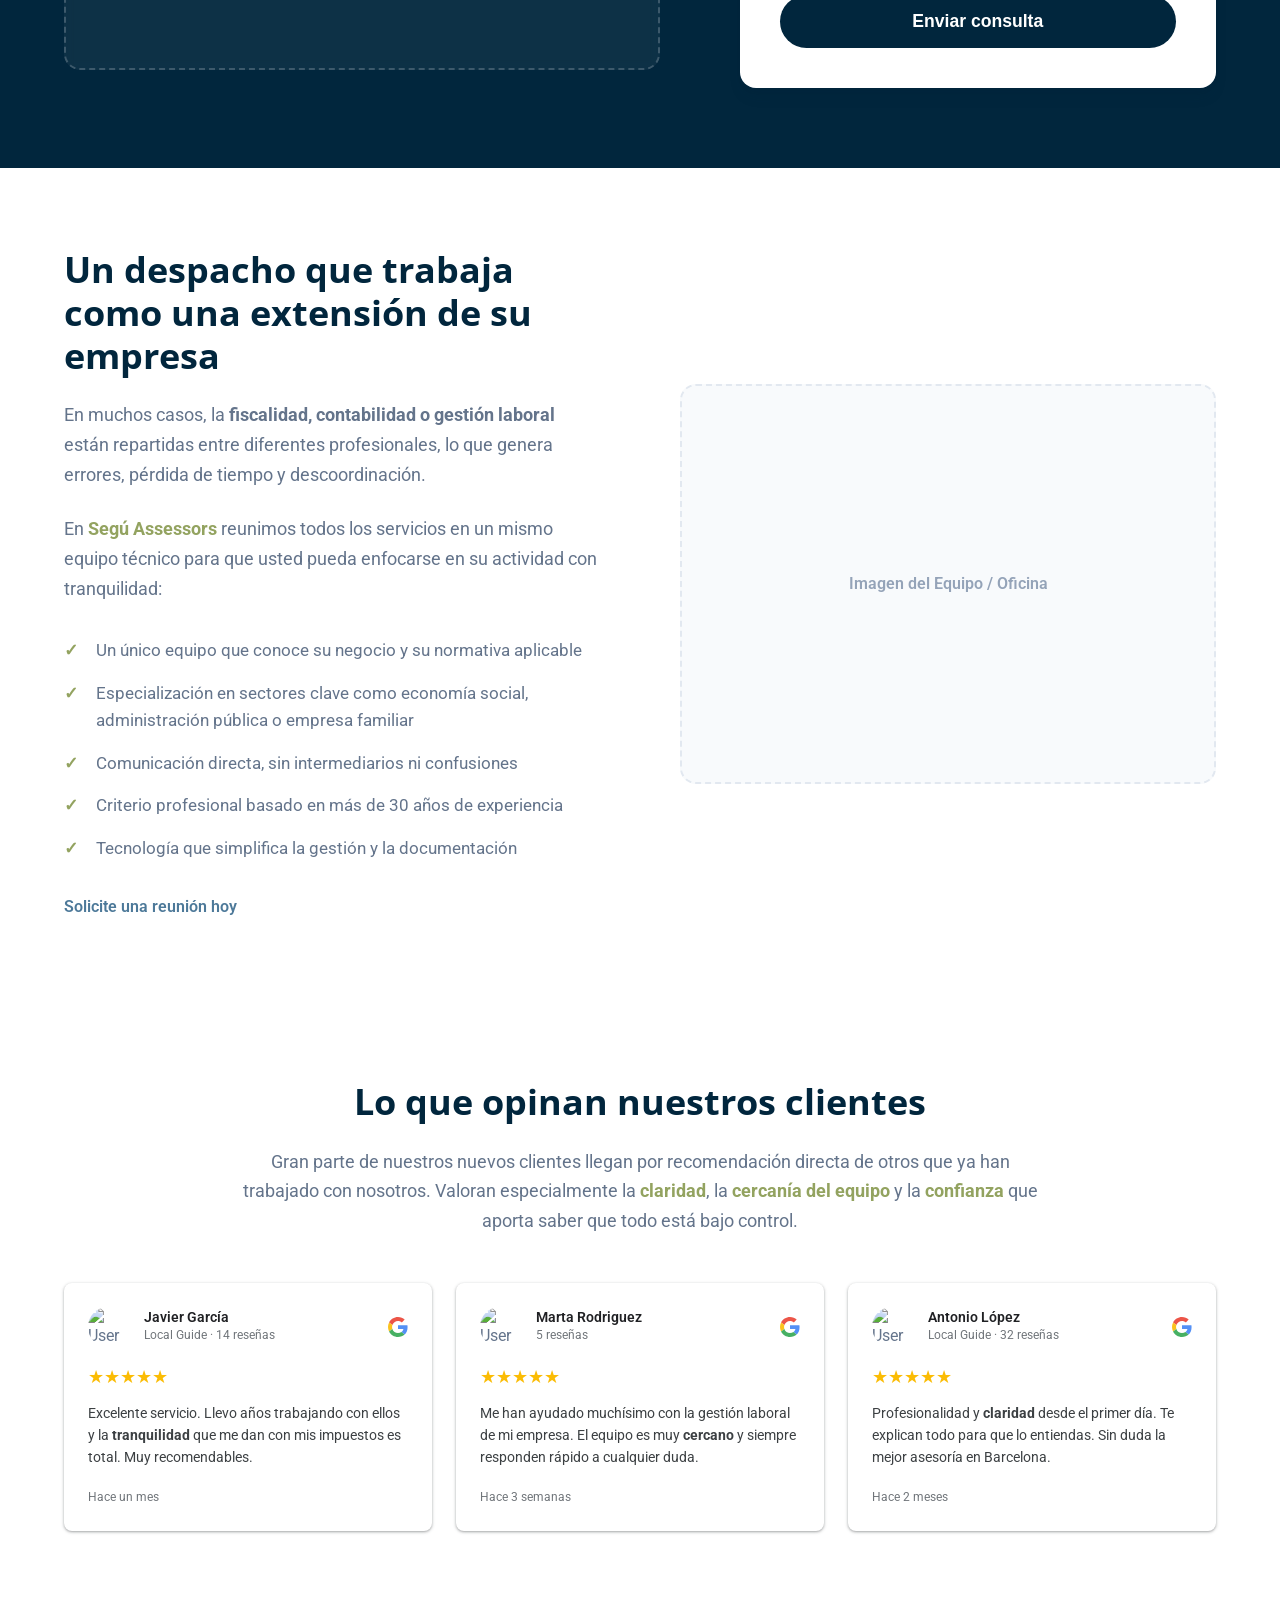
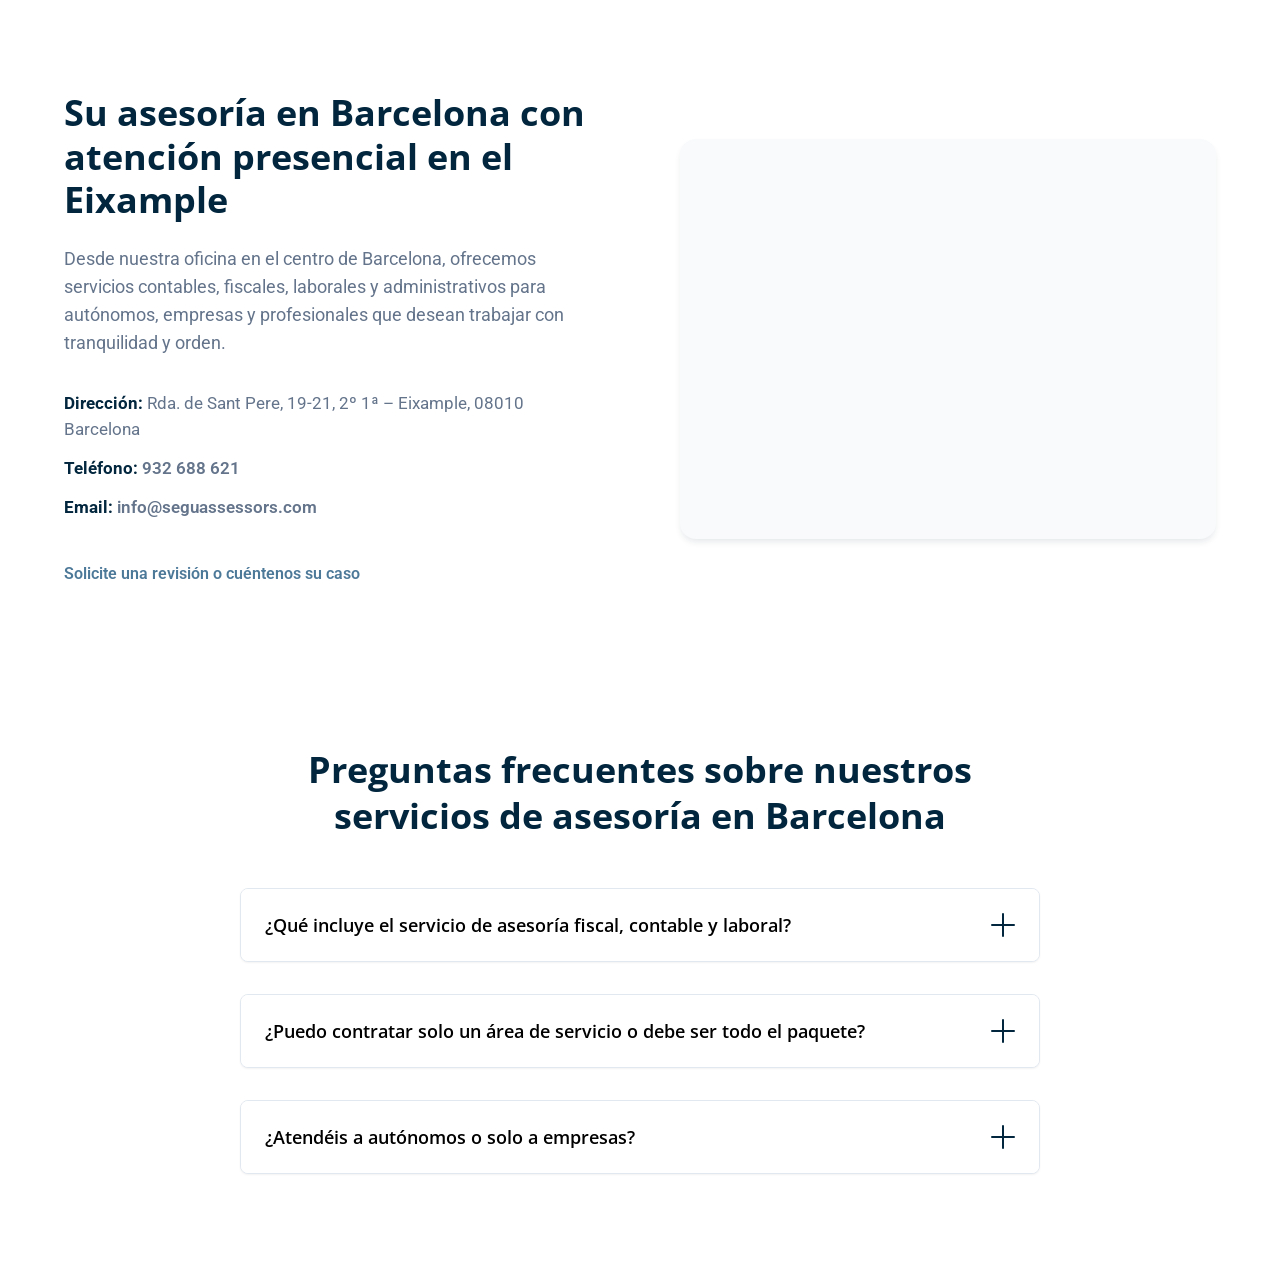
==== commit 51881266: "refactor: Overhaul site header to introduce a top bar with contact info, portal links, and partner l" ====
--- a/screens/services/services.html
+++ b/screens/services/services.html
@@ -18,63 +18,120 @@
 </head>
 
 <body>
-
-    <!-- Header -->
-    <header class="site-header">
-        <div class="container header-content">
-            <a href="../home/home.html" class="logo-link">
-                <img src="../../assets/logo/logo.png" alt="Segú" class="header-logo">
-            </a>
-
-            <nav class="desktop-nav">
-                <ul class="nav-list">
-                    <li><a href="../home/home.html">Inicio</a></li>
-                    <li><a href="../home/home.html#nosotros">Nosotros</a></li>
-
-                    <li class="dropdown-item">
-                        <a href="./services.html" class="active dropdown-trigger">
-                            Servicios
-                            <svg class="chevron" xmlns="http://www.w3.org/2000/svg" width="10" height="10"
-                                viewBox="0 0 24 24" fill="none" stroke="currentColor" stroke-width="3"
-                                stroke-linecap="round" stroke-linejoin="round">
-                                <path d="M6 9l6 6 6-6" />
+    <!-- Header Container -->
+    <header class="site-header-wrapper">
+        <!-- Top Bar -->
+        <div class="top-header">
+            <div class="container top-header-content">
+                <!-- Left: Contact & Social -->
+                <div class="top-left">
+                    <a href="tel:932688621" class="top-contact-link">
+                        <svg xmlns="http://www.w3.org/2000/svg" width="16" height="16" viewBox="0 0 24 24" fill="none"
+                            stroke="currentColor" stroke-width="2" stroke-linecap="round" stroke-linejoin="round">
+                            <path
+                                d="M22 16.92v3a2 2 0 0 1-2.18 2 19.79 19.79 0 0 1-8.63-3.07 19.5 19.5 0 0 1-6-6 19.79 19.79 0 0 1-3.07-8.67A2 2 0 0 1 4.11 2h3a2 2 0 0 1 2 1.72 12.84 12.84 0 0 0 .7 2.81 2 2 0 0 1-.45 2.11L8.09 9.91a16 16 0 0 0 6 6l1.27-1.27a2 2 0 0 1 2.11-.45 12.84 12.84 0 0 0 2.81.7A2 2 0 0 1 22 16.92z">
+                            </path>
+                        </svg>
+                        932 688 621
+                    </a>
+                    <span class="divider">|</span>
+                    <a href="#" class="top-social-link">
+                        <svg xmlns="http://www.w3.org/2000/svg" width="16" height="16" viewBox="0 0 24 24" fill="none"
+                            stroke="currentColor" stroke-width="2" stroke-linecap="round" stroke-linejoin="round">
+                            <path d="M16 8a6 6 0 0 1 6 6v7h-4v-7a2 2 0 0 0-2-2 2 2 0 0 0-2 2v7h-4v-7a6 6 0 0 1 6-6z">
+                            </path>
+                            <rect x="2" y="9" width="4" height="12"></rect>
+                            <circle cx="4" cy="4" r="2"></circle>
+                        </svg>
+                        LinkedIn
+                    </a>
+                </div>
+
+                <!-- Right: Actions & Partner Logo -->
+                <div class="top-right">
+                    <div class="portal-buttons">
+                        <a href="#" class="btn btn-sm btn-portal">
+                            <svg xmlns="http://www.w3.org/2000/svg" width="14" height="14" viewBox="0 0 24 24"
+                                fill="none" stroke="currentColor" stroke-width="2" stroke-linecap="round"
+                                stroke-linejoin="round">
+                                <path d="M20 21v-2a4 4 0 0 0-4-4H8a4 4 0 0 0-4 4v2"></path>
+                                <circle cx="12" cy="7" r="4"></circle>
                             </svg>
+                            Portal cliente
                         </a>
-                        <div class="dropdown-menu">
-                            <div class="dropdown-grid">
-                                <div class="dropdown-column">
-                                    <h3>Asesoría</h3>
-                                    <ul>
-                                        <li><a href="#">Gestión Fiscal</a></li>
-                                        <li><a href="#">Gestión Laboral y RRHH</a></li>
-                                        <li><a href="#">Gestión Contable y Financiera</a></li>
-                                        <li><a href="#">Gestión Administrativa</a></li>
-                                    </ul>
-                                </div>
-                                <div class="dropdown-column">
-                                    <h3>Jurídicos</h3>
-                                    <ul>
-                                        <li><a href="#">Laboral</a></li>
-                                        <li><a href="#">Mercantil y sociedades</a></li>
-                                        <li><a href="#">Fiscal y tributarios</a></li>
-                                        <li><a href="#">Contencioso - Administrativo</a></li>
-                                        <li><a href="#">Extranjería</a></li>
-                                        <li><a href="#">Civil y Sucesiones</a></li>
-                                        <li><a href="#">Cumplimiento normativo (compliance)</a></li>
-                                    </ul>
-                                </div>
-                            </div>
-                        </div>
-                    </li>
-
-                    <li><a href="#">Trabaja con nosotros</a></li>
-                    <li><a href="#">Blog</a></li>
-                </ul>
-            </nav>
-
-            <div class="header-actions">
-                <a href="#contacto" class="btn btn-primary cta-btn">Contactar</a>
-                <button class="mobile-menu-btn" aria-label="Abrir menú">
+                        <a href="#" class="btn btn-sm btn-portal">
+                            <svg xmlns="http://www.w3.org/2000/svg" width="14" height="14" viewBox="0 0 24 24"
+                                fill="none" stroke="currentColor" stroke-width="2" stroke-linecap="round"
+                                stroke-linejoin="round">
+                                <path d="M17 21v-2a4 4 0 0 0-4-4H5a4 4 0 0 0-4 4v2"></path>
+                                <circle cx="9" cy="7" r="4"></circle>
+                                <path d="M23 21v-2a4 4 0 0 0-3-3.87"></path>
+                                <path d="M16 3.13a4 4 0 0 1 0 7.75"></path>
+                            </svg>
+                            Portal empleado
+                        </a>
+                    </div>
+
+                    <a href="#" class="link-subvenciones">
+                        Subvenciones
+                        <svg xmlns="http://www.w3.org/2000/svg" width="12" height="12" viewBox="0 0 24 24" fill="none"
+                            stroke="currentColor" stroke-width="2" stroke-linecap="round" stroke-linejoin="round">
+                            <line x1="7" y1="17" x2="17" y2="7"></line>
+                            <polyline points="7 7 17 7 17 17"></polyline>
+                        </svg>
+                    </a>
+
+                    <span class="divider">|</span>
+
+                    <img src="../../assets/logo/logo-ivstime.png" alt="IusTime" class="partner-logo">
+                </div>
+            </div>
+        </div>
+
+        <!-- Main Header -->
+        <div class="main-header">
+            <div class="container main-header-content">
+                <!-- Logo -->
+                <a href="../home/home.html" class="logo-link">
+                    <img src="../../assets/logo/logo.png" alt="Segú Assessors" class="main-logo">
+                </a>
+
+                <!-- Navigation -->
+                <nav class="main-nav">
+                    <ul class="nav-links">
+                        <li><a href="../home/home.html">Inicio</a></li>
+                        <li><a href="../home/home.html#nosotros">Nosotros</a></li>
+                        <li class="has-dropdown">
+                            <a href="./services.html" class="active">
+                                Servicios
+                                <svg class="chevron" xmlns="http://www.w3.org/2000/svg" width="10" height="10"
+                                    viewBox="0 0 24 24" fill="none" stroke="currentColor" stroke-width="2"
+                                    stroke-linecap="round" stroke-linejoin="round">
+                                    <path d="M6 9l6 6 6-6" />
+                                </svg>
+                            </a>
+                        </li>
+                        <li class="has-dropdown">
+                            <a href="#">
+                                Actualidad
+                                <svg class="chevron" xmlns="http://www.w3.org/2000/svg" width="10" height="10"
+                                    viewBox="0 0 24 24" fill="none" stroke="currentColor" stroke-width="2"
+                                    stroke-linecap="round" stroke-linejoin="round">
+                                    <path d="M6 9l6 6 6-6" />
+                                </svg>
+                            </a>
+                        </li>
+                        <li><a href="#">Trabaja con nosotros</a></li>
+                    </ul>
+                </nav>
+
+                <!-- CTA -->
+                <div class="header-cta">
+                    <a href="#contacto" class="btn btn-ghost-primary">Contacto</a>
+                </div>
+
+                <!-- Mobile Menu Button (Hamburger) -->
+                <button class="mobile-menu-toggle" aria-label="Menu">
                     <span></span>
                     <span></span>
                     <span></span>
@@ -82,6 +139,7 @@
             </div>
         </div>
     </header>
+
 
     <!-- Main Content -->
     <main>
--- a/screens/services/services.css
+++ b/screens/services/services.css
@@ -164,434 +164,206 @@
 
 
 
-/* Header Override for Sticky */
-/* Header Override for Sticky */
-.site-header {
-    background: rgba(255, 255, 255, 0.95);
-    backdrop-filter: blur(16px);
-    -webkit-backdrop-filter: blur(16px);
+/* New Header Styles */
+.site-header-wrapper {
     position: sticky;
     top: 0;
     z-index: 1000;
-    box-shadow: var(--shadow-sm);
-    border-bottom: 1px solid rgba(0, 0, 0, 0.03);
-    transition: all 0.3s ease;
-}
-
-.site-header.scrolled {
-    padding: var(--space-sm) 0;
-    box-shadow: var(--shadow-md);
-}
-
-.header-content {
+    width: 100%;
+    background: white;
+    box-shadow: 0 4px 6px -1px rgba(0, 0, 0, 0.1);
+}
+
+/* Top Header (Green Bar) */
+.top-header {
+    background-color: var(--secondary-100);
+    padding: 0.5rem 0;
+    font-size: 0.85rem;
+    color: var(--primary-500);
+    border-bottom: 1px solid rgba(0, 0, 0, 0.05);
+}
+
+.top-header-content {
     display: flex;
     justify-content: space-between;
     align-items: center;
-    gap: var(--space-lg);
-}
-
-.logo-link {
-    display: flex;
-    align-items: center;
+}
+
+.top-left,
+.top-right {
+    display: flex;
+    align-items: center;
+    gap: 1.5rem;
+}
+
+.top-contact-link,
+.top-social-link {
+    display: flex;
+    align-items: center;
+    gap: 0.5rem;
+    color: var(--primary-500);
     text-decoration: none;
-}
-
-.header-logo {
-    height: 102px;
+    font-weight: 500;
+    transition: opacity 0.2s;
+}
+
+.top-contact-link:hover,
+.top-social-link:hover {
+    opacity: 0.8;
+}
+
+.divider {
+    color: var(--secondary-400);
+}
+
+.portal-buttons {
+    display: flex;
+    gap: 0.75rem;
+}
+
+.btn-portal {
+    background-color: var(--secondary-600);
+    color: var(--primary-900);
+    /* Dark text for contrast on lime green */
+    padding: 0.35rem 1rem;
+    border-radius: 4px;
+    /* More rectangular as per standard portals */
+    font-weight: 600;
+    display: flex;
+    align-items: center;
+    gap: 0.5rem;
+    text-decoration: none;
+    font-size: 0.85rem;
+    transition: background-color 0.2s;
+}
+
+.btn-portal:hover {
+    background-color: var(--secondary-500);
+    color: var(--primary-900);
+}
+
+.link-subvenciones {
+    display: flex;
+    align-items: center;
+    gap: 0.25rem;
+    color: var(--primary-500);
+    text-decoration: none;
+    font-weight: 600;
+}
+
+.link-subvenciones:hover {
+    text-decoration: underline;
+}
+
+.partner-logo {
+    height: 24px;
     width: auto;
     object-fit: contain;
-    transition: height 0.3s ease;
-}
-
-.site-header.scrolled .header-logo {
-    height: 50px;
-}
-
-/* Navigation */
-/* Navigation */
-.desktop-nav {
+}
+
+/* Main Header (White Bar) */
+.main-header {
+    background-color: white;
+    padding: 1rem 0;
+}
+
+.main-header-content {
+    display: flex;
+    justify-content: space-between;
+    align-items: center;
+}
+
+.main-logo {
+    height: 60px;
+    /* Adjusted size */
+    width: auto;
+}
+
+.main-nav {
     flex: 1;
     display: flex;
     justify-content: center;
-    margin: 0 var(--space-lg);
-}
-
-.nav-list {
-    display: flex;
-    align-items: center;
-    gap: 2.5rem;
+}
+
+.nav-links {
+    display: flex;
+    gap: 2rem;
     list-style: none;
     margin: 0;
     padding: 0;
-}
-
-.nav-list>li>a {
-    color: var(--color-accent);
+    align-items: center;
+}
+
+.nav-links a {
+    color: var(--neutral-500);
     font-weight: 500;
-    padding: 0.6rem 1.25rem;
-    position: relative;
-    font-size: 0.95rem;
-    transition: all 0.3s cubic-bezier(0.25, 0.46, 0.45, 0.94);
-    display: flex;
-    align-items: center;
-    gap: 6px;
-    border-radius: 100px;
-}
-
-.nav-list>li>a:hover {
-    color: var(--color-primary);
-    background-color: rgba(1, 38, 61, 0.05);
-}
-
-.nav-list>li>a.active {
+    text-decoration: none;
+    display: flex;
+    align-items: center;
+    gap: 4px;
+    transition: color 0.2s;
+}
+
+.nav-links a:hover,
+.nav-links a.active {
+    color: var(--primary-500);
+}
+
+/* Ghost Button CTA */
+.btn-ghost-primary {
+    border: 1px solid var(--primary-500);
+    color: var(--primary-500);
+    padding: 0.6rem 1.5rem;
+    border-radius: 5px;
+    font-weight: 600;
+    text-decoration: none;
+    transition: all 0.2s;
+}
+
+.btn-ghost-primary:hover {
     background-color: var(--primary-500);
     color: white;
-    box-shadow: 0 4px 10px rgba(1, 38, 61, 0.2);
-    font-weight: 600;
-    transform: translateY(-1px);
-}
-
-/* Remove old underline effect */
-.nav-list>li>a::after {
-    display: none;
-}
-
-/* Mega Menu / Dropdown */
-.dropdown-item {
-    position: relative;
-}
-
-.chevron {
-    width: 10px;
-    height: 10px;
-    transition: transform 0.3s ease;
-    display: inline-block;
-    vertical-align: middle;
-}
-
-.dropdown-item:hover .chevron {
-    transform: rotate(180deg);
-}
-
-.dropdown-menu {
-    position: absolute;
-    top: 100%;
-    left: 50%;
-    transform: translateX(-50%) translateY(20px);
-    background: white;
-    box-shadow: var(--shadow-lg);
-    border-radius: var(--radius-md);
-    padding: var(--space-lg);
-    padding-bottom: 3rem;
-    /* Extra space to prevent bottom clip */
-    min-width: 700px;
-    opacity: 0;
-    visibility: hidden;
-    transition: all 0.2s ease-out;
-    border: 1px solid var(--neutral-200);
-}
-
-.dropdown-item:hover .dropdown-menu {
-    opacity: 1;
-    visibility: visible;
-    transform: translateX(-50%) translateY(10px);
-}
-
-.dropdown-item::after {
-    content: '';
-    position: absolute;
-    top: 100%;
-    left: 0;
-    width: 100%;
-    height: 20px;
-}
-
-.dropdown-grid {
-    display: grid;
-    grid-template-columns: 1fr 1fr;
-    gap: var(--space-xl);
-}
-
-.dropdown-column h3 {
-    font-size: 1rem;
-    color: var(--color-accent);
-    text-transform: uppercase;
-    letter-spacing: 0.05em;
-    margin-bottom: var(--space-md);
-    border-bottom: 1px solid var(--neutral-100);
-    padding-bottom: var(--space-xs);
-}
-
-.dropdown-column ul {
-    list-style: none;
-    padding: 0;
-    margin: 0;
-}
-
-.dropdown-column ul li {
-    margin-bottom: 10px;
-}
-
-.dropdown-column ul li a {
-    color: var(--color-text-main);
-    font-size: 0.95rem;
-    display: block;
-    padding: 4px 8px;
-    border-radius: var(--radius-sm);
-    transition: background 0.2s, color 0.2s;
-}
-
-.dropdown-column ul li a:hover {
-    background: var(--neutral-100);
-    color: var(--color-primary);
-}
-
-/* Header Actions */
-.header-actions {
-    display: flex;
-    align-items: center;
-    gap: 1.5rem;
-}
-
-/* CTA - High Presence */
-.cta-btn {
-    background-color: var(--color-primary);
-    color: var(--color-secondary-on-dark);
-    font-weight: 700;
-    padding: 0.85rem 2rem;
-    border-radius: 50px;
-    font-size: 1rem;
-    box-shadow: 0 4px 12px rgba(1, 38, 61, 0.25);
-    transition: all 0.3s ease;
-    border: 2px solid transparent;
-    letter-spacing: 0.02em;
-}
-
-.cta-btn:hover {
-    background-color: var(--primary-600);
-    color: var(--color-secondary-on-dark);
-    transform: translateY(-2px);
-    box-shadow: 0 8px 16px rgba(1, 38, 61, 0.3);
-}
-
-.cta-btn:active {
-    transform: translateY(0);
-}
-
-/* Mobile Button */
-.mobile-menu-btn {
+}
+
+/* Mobile Toggle */
+.mobile-menu-toggle {
     display: none;
     flex-direction: column;
-    justify-content: space-around;
-    width: 30px;
-    height: 25px;
-    background: transparent;
+    gap: 5px;
+    background: none;
     border: none;
     cursor: pointer;
-    padding: 0;
-    z-index: 10;
-}
-
-.mobile-menu-btn span {
-    width: 30px;
-    height: 3px;
-    background: var(--color-primary);
-    border-radius: 10px;
-    transition: all 0.3s linear;
-    position: relative;
-    transform-origin: 1px;
-}
-
-.mobile-menu-btn.active span:nth-child(1) {
-    transform: rotate(45deg);
-}
-
-.mobile-menu-btn.active span:nth-child(2) {
-    opacity: 0;
-    transform: translateX(20px);
-}
-
-.mobile-menu-btn.active span:nth-child(3) {
-    transform: rotate(-45deg);
-}
-
-/* Mobile Responsive */
+}
+
+.mobile-menu-toggle span {
+    display: block;
+    width: 25px;
+    height: 2px;
+    background-color: var(--primary-500);
+}
+
+/* Responsive */
 @media (max-width: 1024px) {
-
-    /* Remove potential containing block creators on header to allow fixed child to cover screen */
-    .site-header {
-        backdrop-filter: none;
-        -webkit-backdrop-filter: none;
-        transform: none;
-        /* Removed translateZ to let fixed children relate to viewport */
-        background: white;
-        z-index: 1000;
-        position: sticky;
-    }
-
-    .header-content {
-        justify-content: space-between;
-        padding: 0 var(--space-sm);
-    }
-
-    .header-logo {
-        height: 70px;
-        /* Bigger logo as requested */
-    }
-
-    .site-header.scrolled .header-logo {
-        height: 55px;
-    }
-
-    .mobile-menu-btn {
+    .top-header {
+        display: none;
+        /* Hide top bar on mobile for simplicity, or stack it if required */
+    }
+
+    .nav-links {
+        display: none;
+        /* Collapsed nav would need JS logic */
+    }
+
+    .header-cta {
+        display: none;
+        /* Hide CTA on mobile or move to menu */
+    }
+
+    .mobile-menu-toggle {
         display: flex;
-        position: relative;
-        z-index: 10002;
-        /* Very high z-index */
-        width: 48px;
-        /* Larger touch target */
-        height: 48px;
-        align-items: center;
-        justify-content: space-around;
-        padding: 10px;
-    }
-
-    /* Move CTA inside menu or hide if needed, but usually we want it visible */
-    /* For this design, let's keep CTA visible in header but smaller, or move to menu */
-    .cta-btn {
-        display: none;
-        /* Hide desktop CTA */
-    }
-
-    .desktop-nav {
-        display: block;
-        position: fixed;
-        top: 0;
-        left: 0;
-        width: 100%;
-        height: 100vh;
-        height: 100dvh;
-        background: white;
-        padding: 110px 24px 40px;
-        /* Content starts below header */
-        transform: translateX(100%);
-        transition: transform 0.3s cubic-bezier(0.4, 0, 0.2, 1);
-        z-index: 999;
-        /* Below the header (1000) so button remains clickable */
-        overflow-y: auto;
-        overflow-x: hidden;
-        box-shadow: none;
-    }
-
-    .desktop-nav.active {
-        transform: translateX(0);
-        box-shadow: -10px 0 30px rgba(0, 0, 0, 0.1);
-    }
-
-    .nav-list {
-        flex-direction: column;
-        align-items: flex-start;
-        width: 100%;
-        gap: 0;
-    }
-
-    .nav-list>li {
-        width: 100%;
-        border-bottom: 1px solid var(--neutral-100);
-    }
-
-    .nav-list>li>a {
-        padding: 1.25rem 0;
-        font-size: 1.2rem;
-        width: 100%;
-        justify-content: space-between;
-        background: transparent !important;
-        /* Override pill style */
-        color: var(--color-text-main) !important;
-        box-shadow: none !important;
-        border-radius: 0;
-    }
-
-    .nav-list>li>a:hover {
-        color: var(--color-primary) !important;
-    }
-
-    /* Mobile Dropdown */
-    .dropdown-menu {
-        position: static;
-        box-shadow: none;
-        padding: 0;
-        visibility: visible;
-        opacity: 1;
-        transform: none;
-        min-width: unset;
-        display: none;
-        /* Hidden by default, toggled via JS */
-        border: none;
-        background: var(--neutral-50);
-        margin: 0;
-        border-radius: 0;
-        border-top: 1px solid var(--neutral-100);
-    }
-
-    /* Show dropdown when active class is added to parent li */
-    .dropdown-item.active .dropdown-menu {
-        display: block;
-        animation: slideDown 0.3s ease-out;
-    }
-
-    .dropdown-grid {
-        grid-template-columns: 1fr;
-        gap: var(--space-md);
-        padding: var(--space-md) 0;
-    }
-
-    .dropdown-column h3 {
-        color: var(--color-primary);
-        font-size: 0.9rem;
-        margin-top: var(--space-sm);
-    }
-
-    .dropdown-column ul li a {
-        padding-left: 0;
-        font-size: 1rem;
-        color: var(--neutral-500);
-        display: block;
-        width: 100%;
-        text-align: left;
-    }
-
-    /* Ensure chevron doesn't block clicks but lets parent handle them */
-    .chevron {
-        pointer-events: none;
-    }
-
-    @keyframes slideDown {
-        from {
-            opacity: 0;
-            transform: translateY(-10px);
-        }
-
-        to {
-            opacity: 1;
-            transform: translateY(0);
-        }
-    }
-
-    /* Add Mobile CTA inside menu */
-    .desktop-nav::after {
-        content: 'Contactar';
-        display: block;
-        text-align: center;
-        margin-top: 2rem;
-        padding: 1rem;
-        background: var(--primary-500);
-        color: var(--color-secondary-on-dark);
-        font-weight: 700;
-        border-radius: 50px;
-        cursor: pointer;
-    }
-}
+    }
+}
+
 
 /* Services List Section Styles */
 .services-list-section {
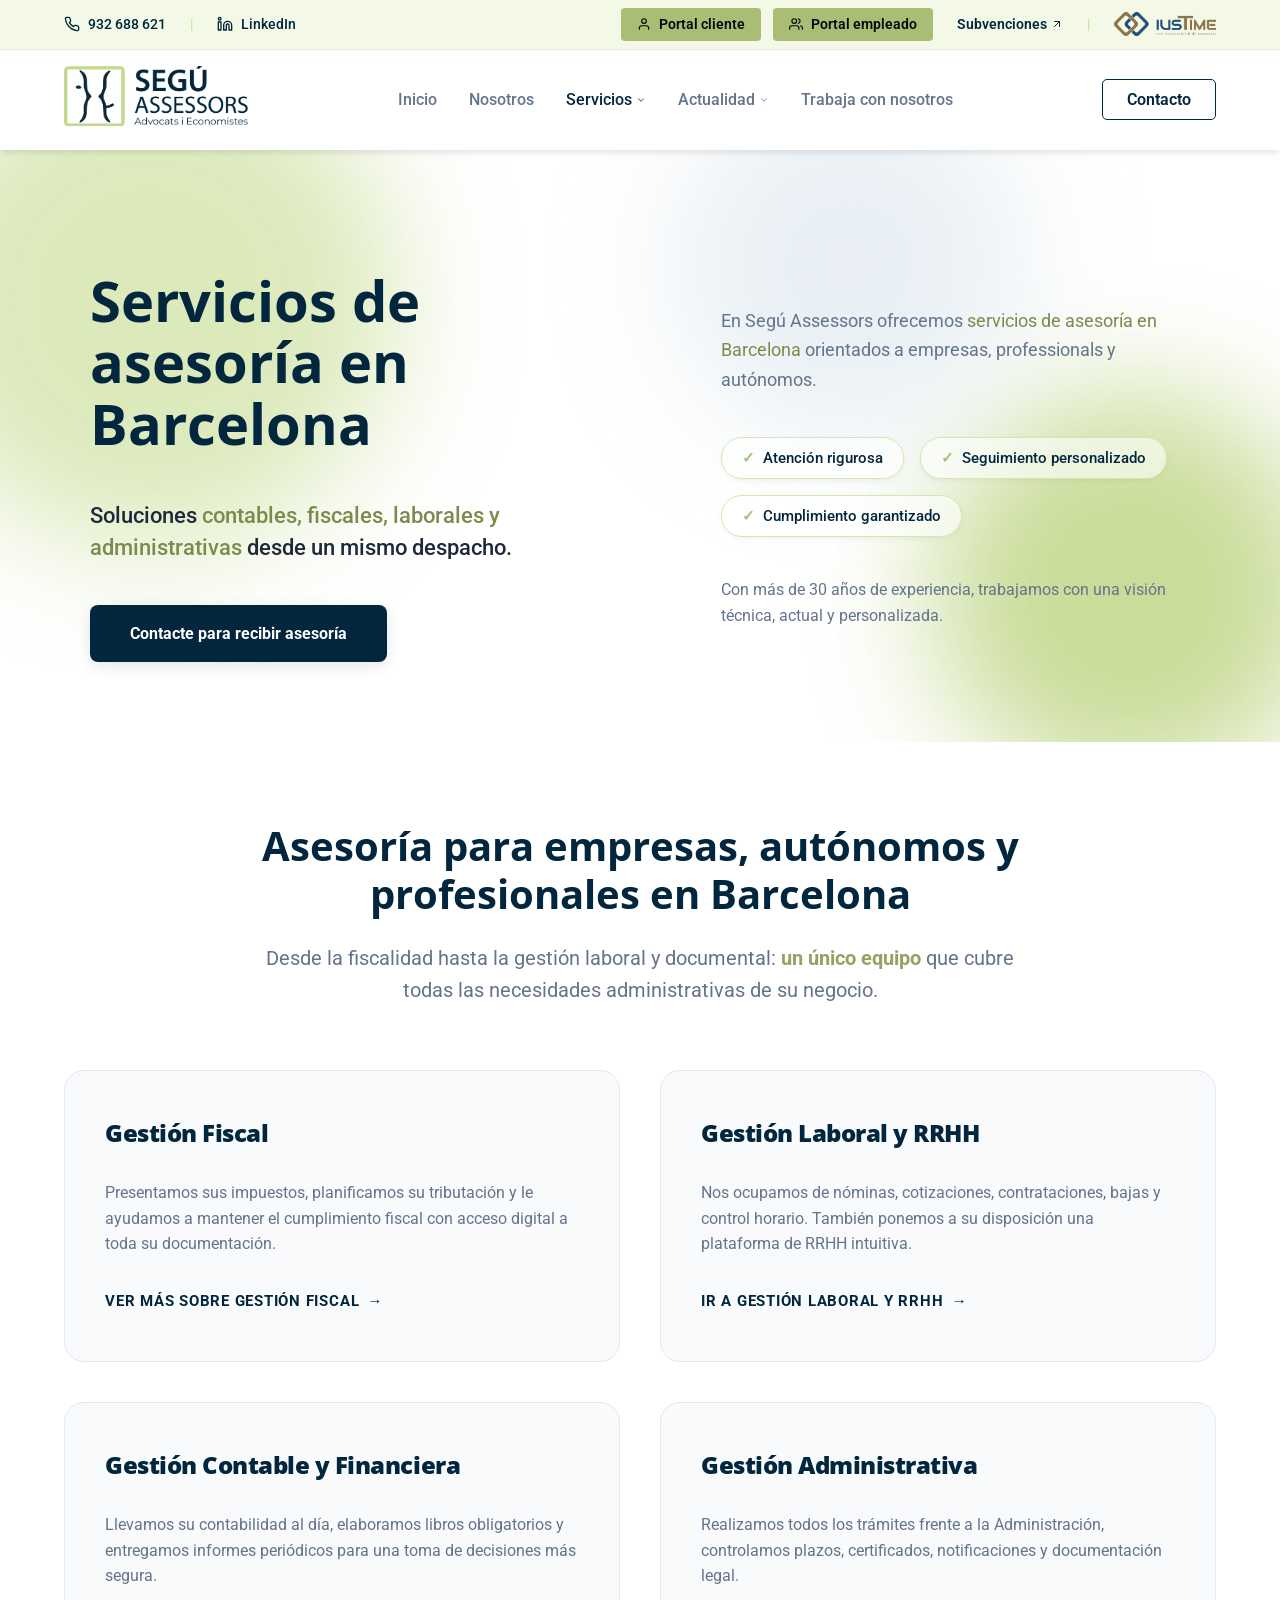
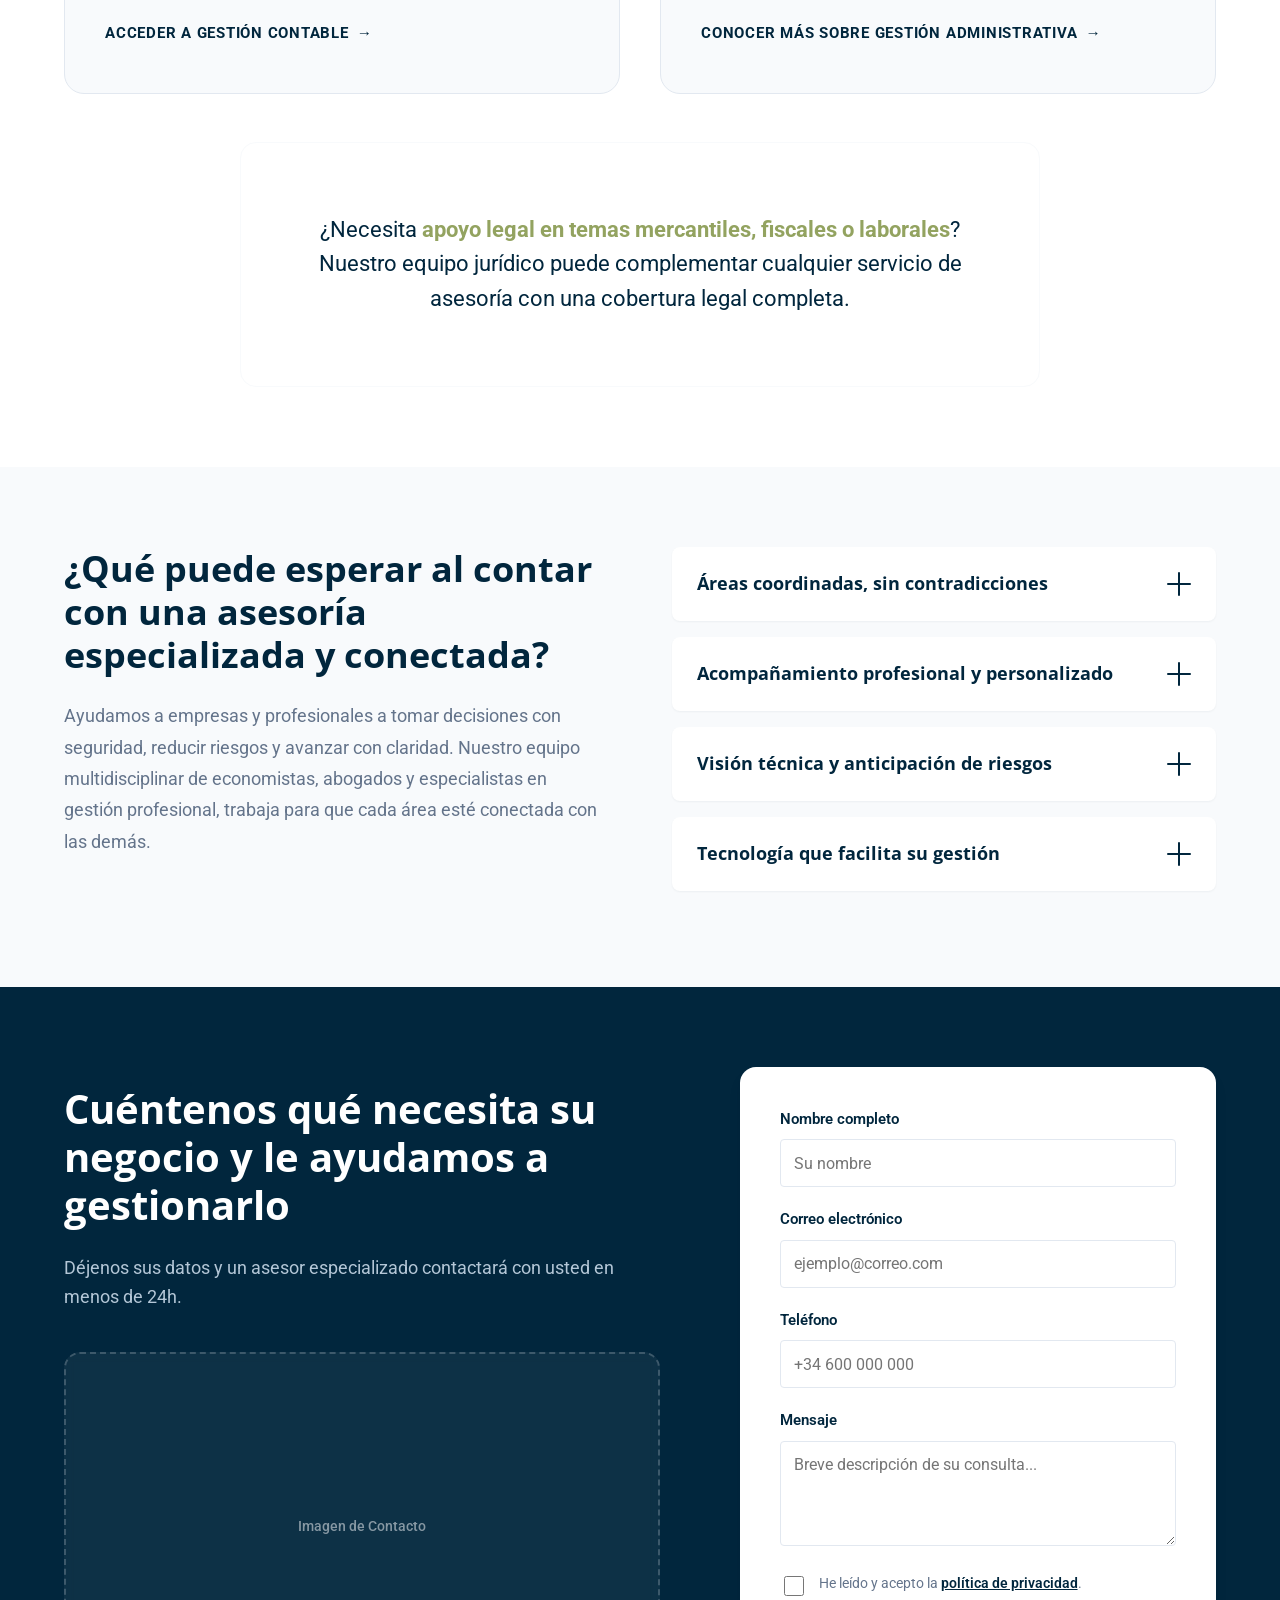
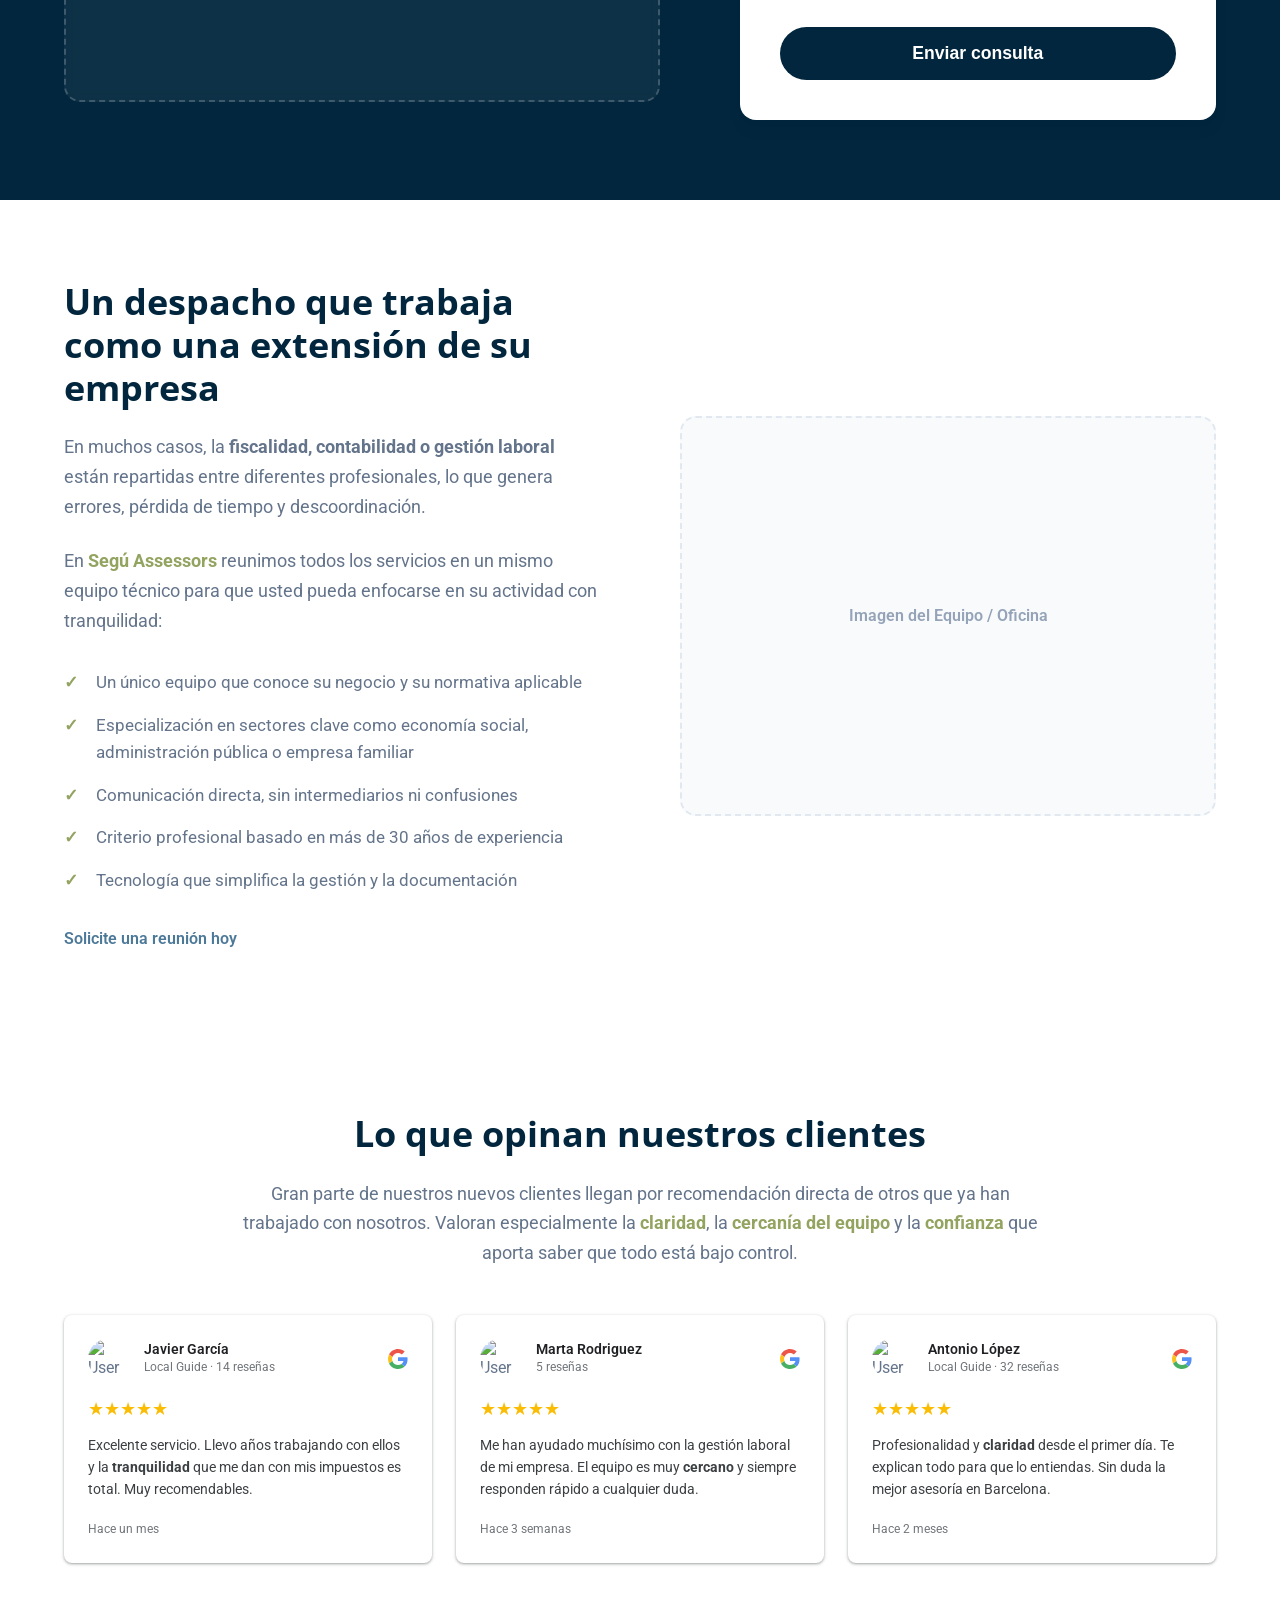
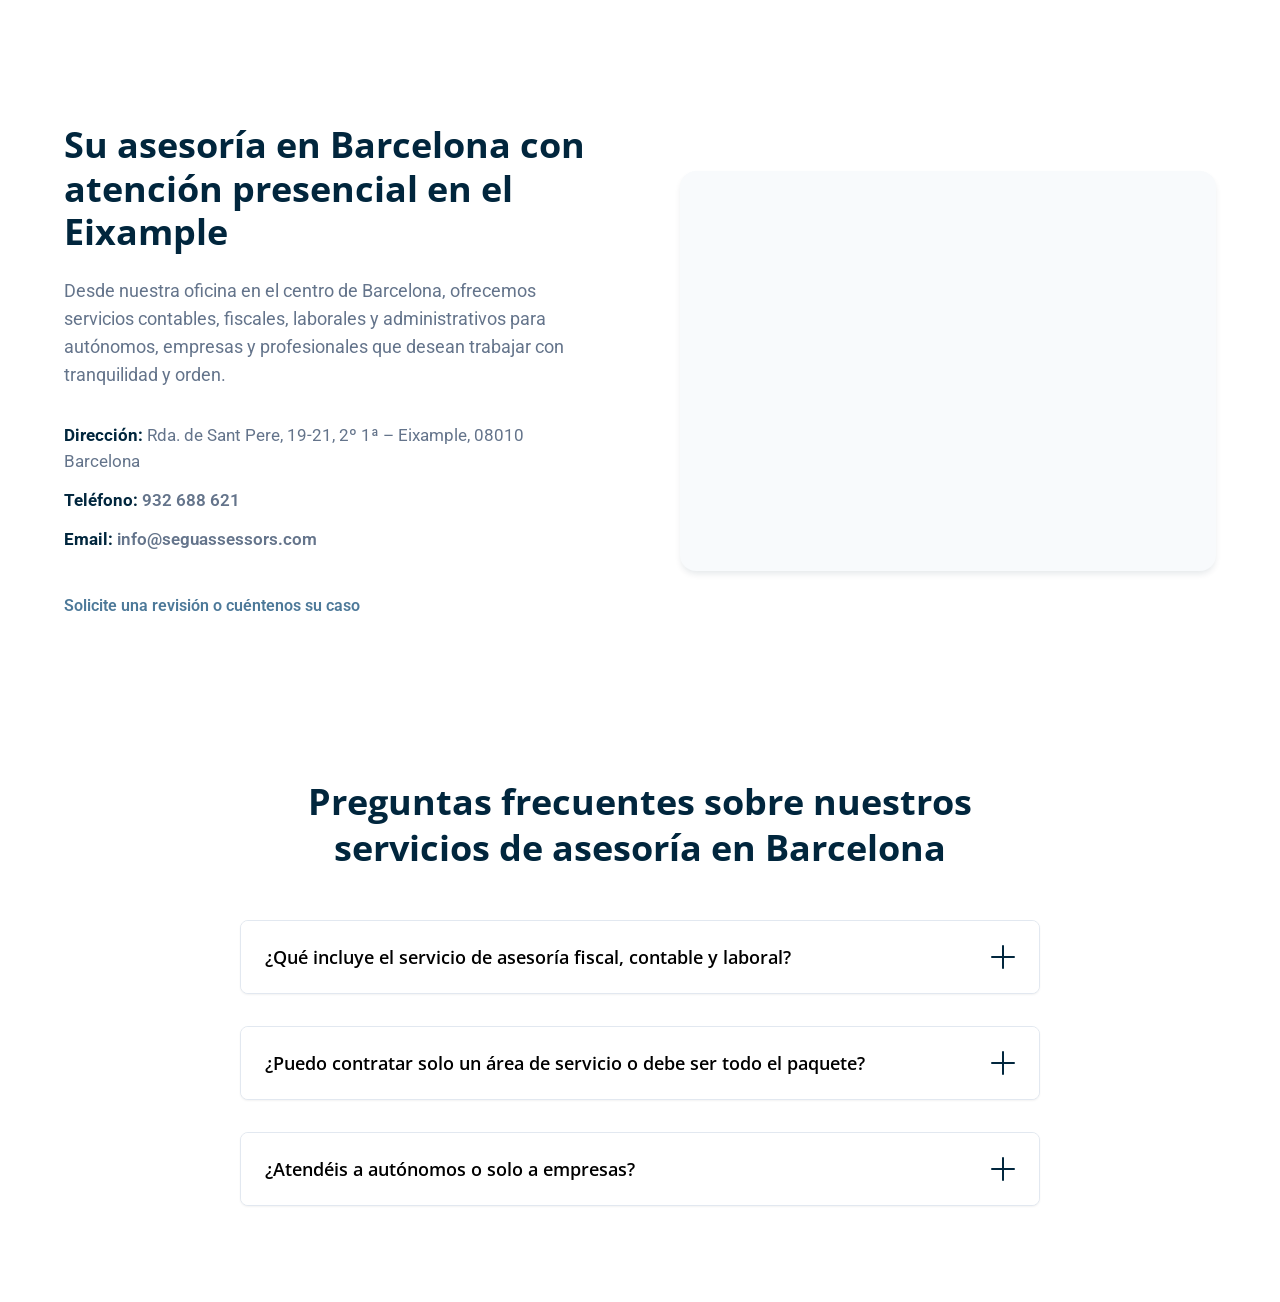
==== commit fd46bce2: "feat: Redesign the services page header with an animated background using colored blobs and updated " ====
--- a/screens/services/services.html
+++ b/screens/services/services.html
@@ -144,8 +144,15 @@
     <!-- Main Content -->
     <main>
         <!-- Page Header -->
-        <section class="page-header">
-            <div class="container">
+        <section class="page-header hero-section">
+            <!-- Animated Background -->
+            <div class="hero-animated-bg">
+                <div class="blob blob-1"></div>
+                <div class="blob blob-2"></div>
+                <div class="blob blob-3"></div>
+            </div>
+
+            <div class="container relative-content">
                 <div class="hero-content">
                     <h1>Servicios de asesoría en Barcelona</h1>
                     <p class="hero-intro">Soluciones <span class="highlight">contables, fiscales, laborales y
--- a/screens/services/services.css
+++ b/screens/services/services.css
@@ -5,23 +5,114 @@
    we will assume basic global classes handle most things and add specific overrides here.
 */
 
-/* Page Header */
+/* Page Header (Hero) Redesign */
 .page-header {
-    background: var(--color-primary);
-    background: linear-gradient(135deg, var(--color-primary) 0%, #1a2538 100%);
-    color: var(--color-surface);
+    background-color: white;
+    /* Clean white bg */
+    position: relative;
     padding: 120px 0 80px;
     text-align: center;
+    overflow: hidden;
+}
+
+/* Animated Background Blobs */
+.hero-animated-bg {
+    position: absolute;
+    top: 0;
+    left: 0;
+    width: 100%;
+    height: 100%;
+    z-index: 0;
+    pointer-events: none;
+}
+
+.blob {
+    position: absolute;
+    border-radius: 50%;
+    filter: blur(60px);
+    /* Reduced blur for visibility */
+    opacity: 0.85;
+    /* Increased opacity */
+}
+
+.blob-1 {
+    width: 500px;
+    height: 500px;
+    background: var(--secondary-300);
+    /* Light lime */
+    top: -100px;
+    left: -100px;
+    animation: floatBlob1 12s infinite ease-in-out alternate;
+}
+
+.blob-2 {
+    width: 400px;
+    height: 400px;
+    background: var(--secondary-500);
+    /* Mid lime */
+    bottom: -50px;
+    right: -50px;
+    animation: floatBlob2 10s infinite ease-in-out alternate;
+}
+
+.blob-3 {
+    width: 350px;
+    height: 350px;
+    background: var(--primary-100);
+    /* Light blue */
+    top: -10%;
+    right: 20%;
+    opacity: 0.7;
+    /* Increased opacity */
+    animation: floatBlob3 14s infinite ease-in-out alternate;
+}
+
+@keyframes floatBlob1 {
+    0% {
+        transform: translate(0, 0) scale(1);
+    }
+
+    100% {
+        transform: translate(100px, 50px) scale(1.2);
+    }
+}
+
+@keyframes floatBlob2 {
+    0% {
+        transform: translate(0, 0) scale(1);
+    }
+
+    100% {
+        transform: translate(-120px, -80px) scale(1.1);
+    }
+}
+
+@keyframes floatBlob3 {
+    0% {
+        transform: translate(0, 0) scale(1);
+    }
+
+    100% {
+        transform: translate(-50px, 100px) scale(1.3) rotate(20deg);
+    }
+}
+
+/* Ensure Content is Above Blobs */
+.relative-content {
+    position: relative;
+    z-index: 1;
 }
 
 .page-header h1 {
-    color: var(--color-surface);
+    color: var(--color-primary);
+    /* Dark text for light bg */
     margin-bottom: var(--space-md);
     font-size: 3.5rem;
 }
 
 .page-header .highlight {
-    color: var(--color-accent);
+    color: var(--secondary-800);
+    /* Darker green for contrast on white */
 }
 
 /* Hero Refinements for Structured Content */
@@ -44,7 +135,8 @@
 
 .hero-intro {
     font-size: 1.35rem;
-    color: #e2e8f0;
+    color: var(--neutral-800);
+    /* Darker gray */
     font-weight: 500;
     line-height: 1.5;
     grid-area: intro;
@@ -52,7 +144,8 @@
 
 .hero-lead {
     font-size: 1.15rem;
-    color: #cbd5e1;
+    color: var(--neutral-700);
+    /* Darker gray */
     line-height: 1.6;
 }
 
@@ -67,45 +160,59 @@
 }
 
 .hero-values-list li {
-    background: rgba(255, 255, 255, 0.1);
+    background: rgba(255, 255, 255, 0.6);
+    /* Semi-transparent white */
     padding: 0.5rem 1.25rem;
     border-radius: 50px;
-    color: var(--color-accent);
+    color: var(--primary-500);
+    /* Dark text */
     font-weight: 500;
     font-size: 0.95rem;
     display: flex;
     align-items: center;
     gap: 0.5rem;
     backdrop-filter: blur(4px);
-    border: 1px solid rgba(255, 255, 255, 0.05);
+    border: 1px solid var(--secondary-300);
+    /* Definition border */
+    box-shadow: 0 2px 5px rgba(0, 0, 0, 0.05);
 }
 
 .hero-values-list li::before {
     content: '✓';
     font-weight: bold;
+    color: var(--secondary-600);
 }
 
 .experience-text {
     font-size: 1rem;
-    color: #94a3b8;
+    color: var(--neutral-500);
     max-width: 600px;
 }
 
 /* Specific Hero CTA override for contrast */
 .hero-content .hero-cta {
-    background-color: var(--color-accent);
-    color: var(--color-primary);
+    background-color: var(--color-primary);
+    color: white;
+    /* Standard primary button style */
     margin-top: 1rem;
-    box-shadow: 0 4px 15px rgba(0, 0, 0, 0.2);
+    box-shadow: 0 4px 15px rgba(0, 0, 0, 0.1);
     border: none;
     grid-area: cta;
+    padding: 1rem 2.5rem;
+    border-radius: 8px;
+    /* Slightly rounded corners */
+    font-weight: 700;
+    text-decoration: none;
+    display: inline-block;
+    cursor: pointer;
+    transition: all 0.3s ease;
 }
 
 .hero-content .hero-cta:hover {
-    background-color: white;
-    color: var(--color-primary);
+    background-color: var(--primary-600);
+    color: white;
     transform: translateY(-2px);
-    box-shadow: 0 8px 20px rgba(0, 0, 0, 0.3);
+    box-shadow: 0 8px 20px rgba(0, 0, 0, 0.15);
 }
 
 /* Desktop Grid Layout for Hero */
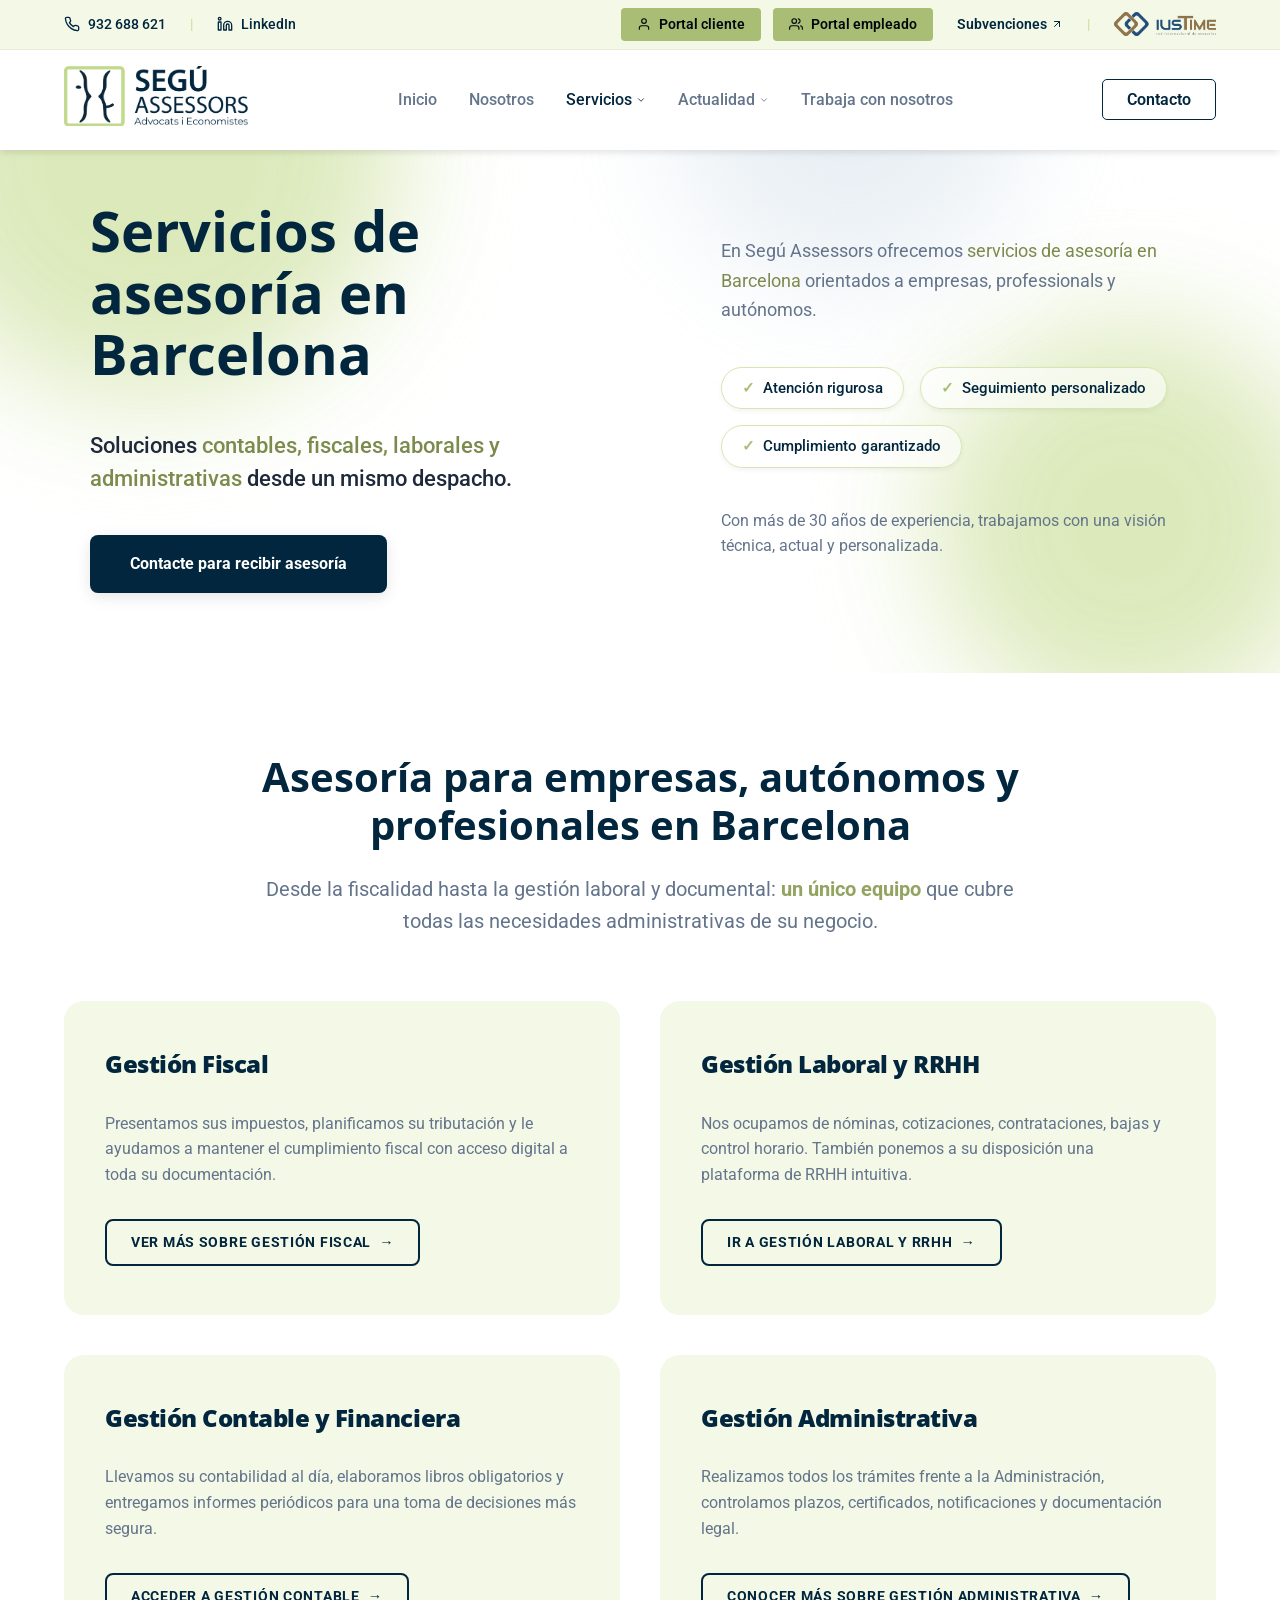
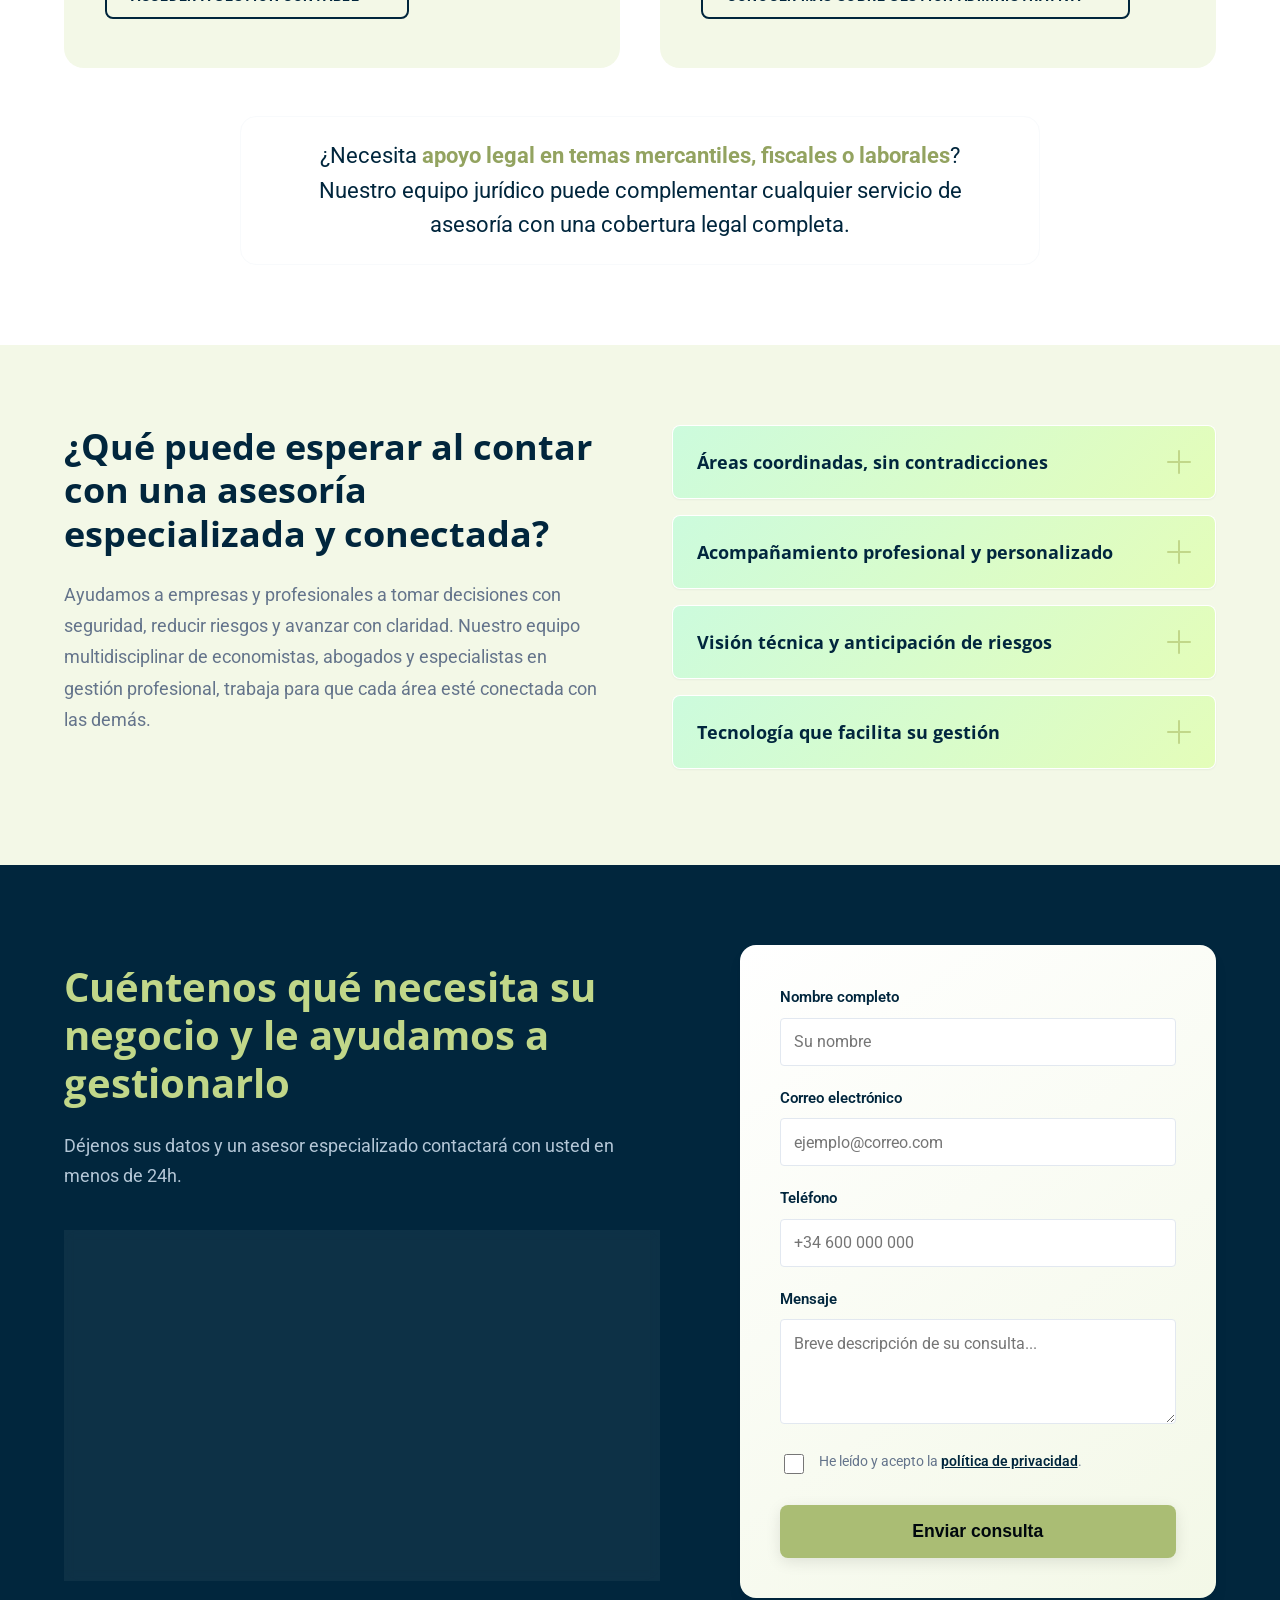
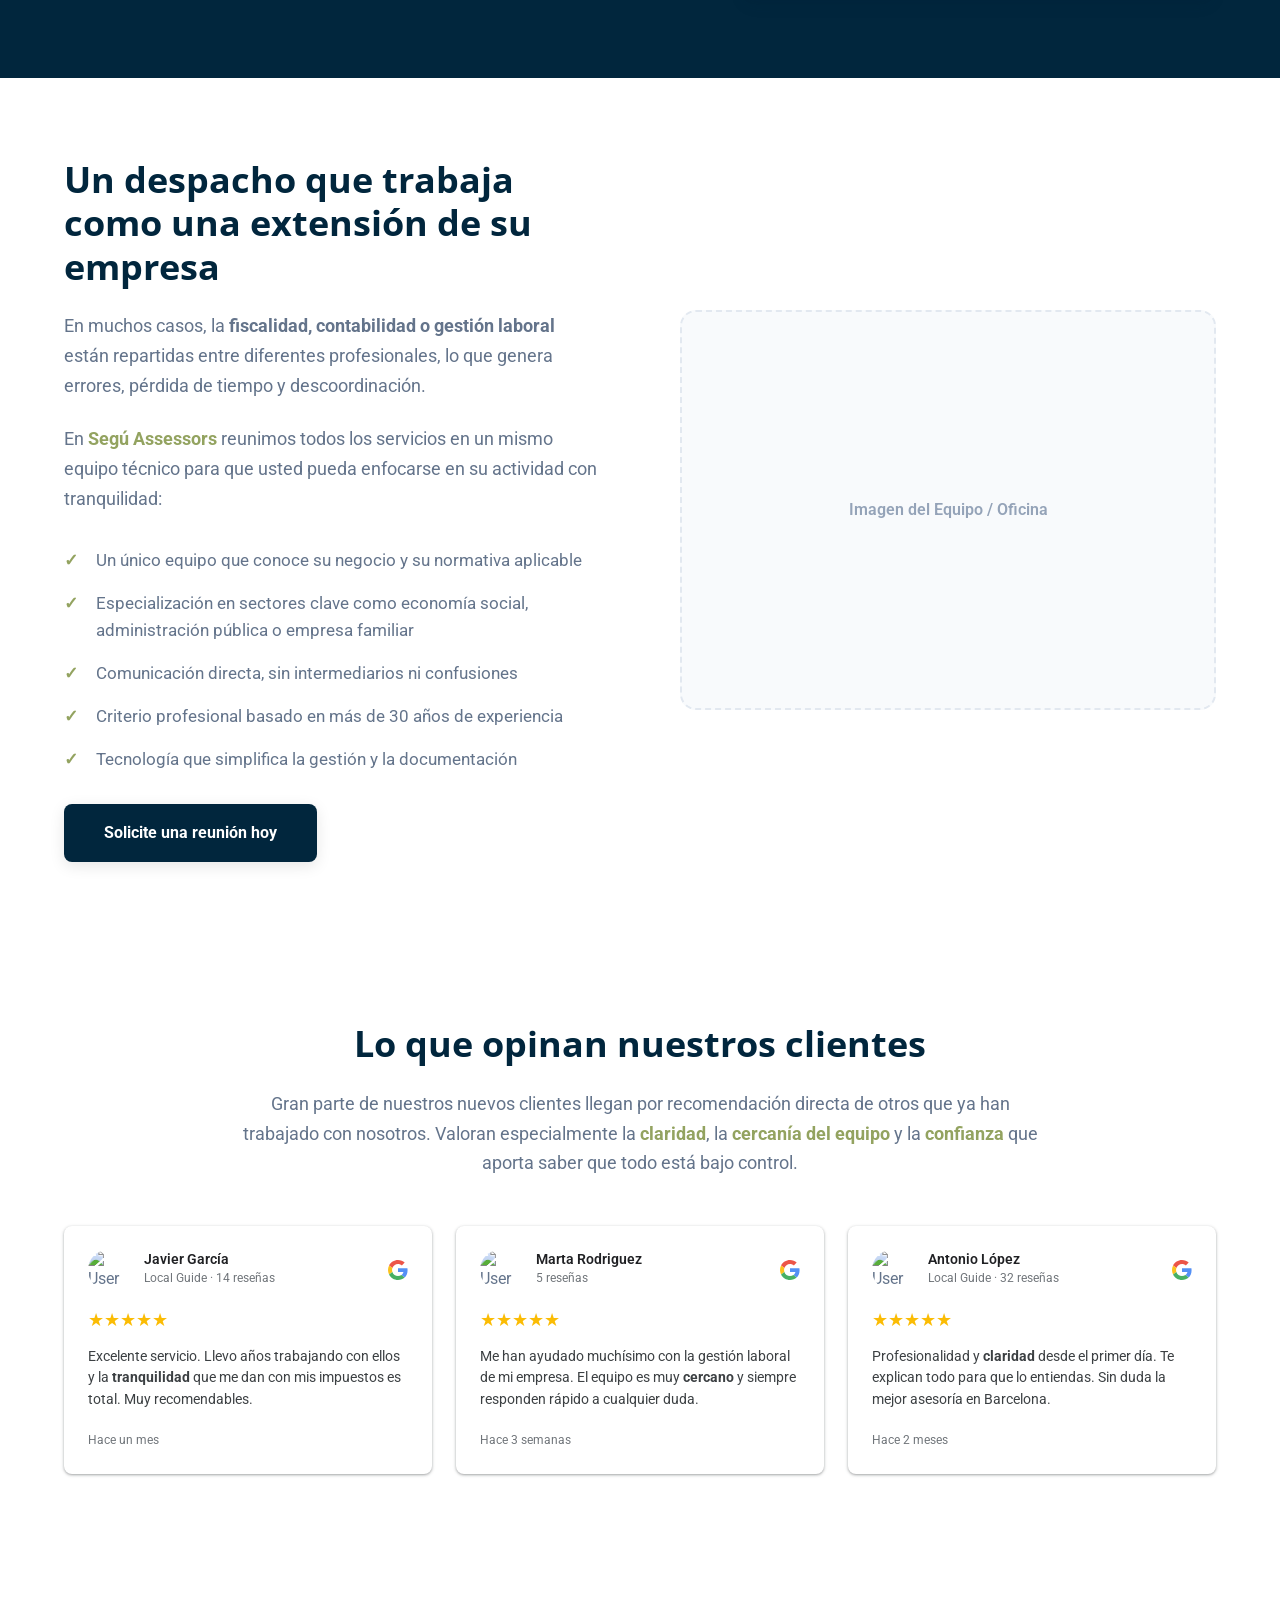
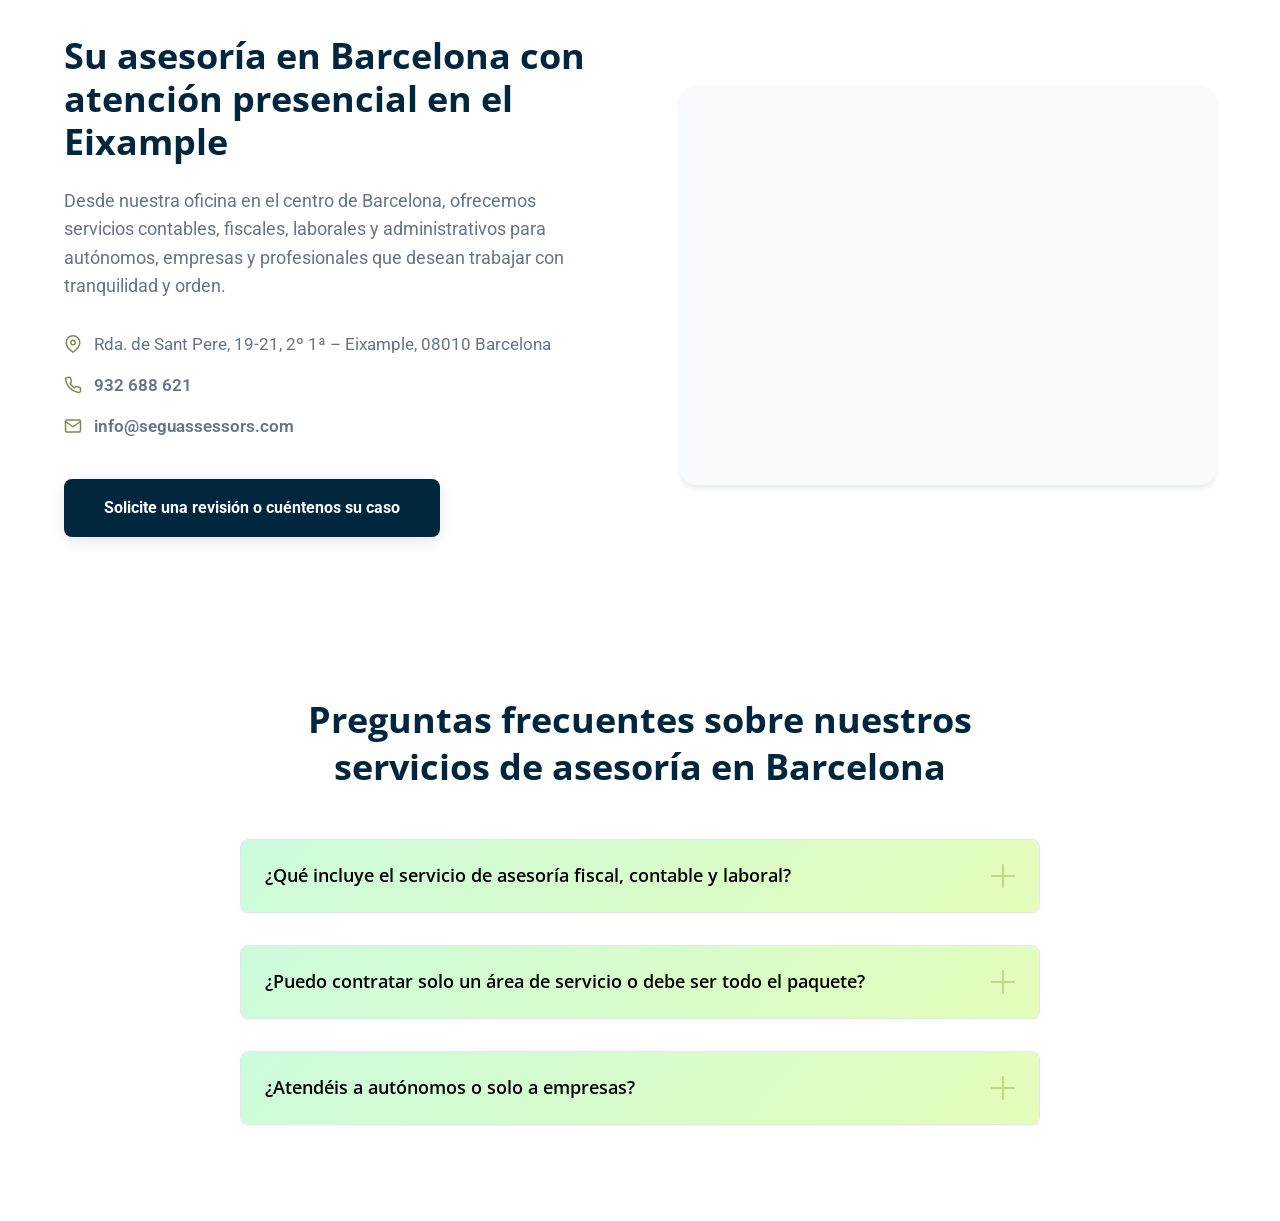
==== commit d01568b8: "feat: Implement a fixed header with adjusted body padding, refactor primary button styles, update co" ====
--- a/screens/services/services.html
+++ b/screens/services/services.html
@@ -499,11 +499,36 @@
                             que desean trabajar con tranquilidad y orden.</p>
 
                         <div class="location-details">
-                            <p><strong>Dirección:</strong> Rda. de Sant Pere, 19-21, 2º 1ª – Eixample, 08010 Barcelona
+                            <p class="location-item">
+                                <svg xmlns="http://www.w3.org/2000/svg" width="18" height="18" viewBox="0 0 24 24"
+                                    fill="none" stroke="currentColor" stroke-width="2" stroke-linecap="round"
+                                    stroke-linejoin="round">
+                                    <path d="M21 10c0 7-9 13-9 13s-9-6-9-13a9 9 0 0 1 18 0z"></path>
+                                    <circle cx="12" cy="10" r="3"></circle>
+                                </svg>
+                                <span>Rda. de Sant Pere, 19-21, 2º 1ª – Eixample, 08010 Barcelona</span>
                             </p>
-                            <p><strong>Teléfono:</strong> <a href="tel:932688621">932 688 621</a></p>
-                            <p><strong>Email:</strong> <a
-                                    href="mailto:info@seguassessors.com">info@seguassessors.com</a></p>
+                            <p class="location-item">
+                                <svg xmlns="http://www.w3.org/2000/svg" width="18" height="18" viewBox="0 0 24 24"
+                                    fill="none" stroke="currentColor" stroke-width="2" stroke-linecap="round"
+                                    stroke-linejoin="round">
+                                    <path
+                                        d="M22 16.92v3a2 2 0 0 1-2.18 2 19.79 19.79 0 0 1-8.63-3.07 19.5 19.5 0 0 1-6-6 19.79 19.79 0 0 1-3.07-8.67A2 2 0 0 1 4.11 2h3a2 2 0 0 1 2 1.72 12.84 12.84 0 0 0 .7 2.81 2 2 0 0 1-.45 2.11L8.09 9.91a16 16 0 0 0 6 6l1.27-1.27a2 2 0 0 1 2.11-.45 12.84 12.84 0 0 0 2.81.7A2 2 0 0 1 22 16.92z">
+                                    </path>
+                                </svg>
+                                <a href="tel:932688621">932 688 621</a>
+                            </p>
+                            <p class="location-item">
+                                <svg xmlns="http://www.w3.org/2000/svg" width="18" height="18" viewBox="0 0 24 24"
+                                    fill="none" stroke="currentColor" stroke-width="2" stroke-linecap="round"
+                                    stroke-linejoin="round">
+                                    <path
+                                        d="M4 4h16c1.1 0 2 .9 2 2v12c0 1.1-.9 2-2 2H4c-1.1 0-2-.9-2-2V6c0-1.1.9-2 2-2z">
+                                    </path>
+                                    <polyline points="22,6 12,13 2,6"></polyline>
+                                </svg>
+                                <a href="mailto:info@seguassessors.com">info@seguassessors.com</a>
+                            </p>
                         </div>
 
                         <a href="#contacto" class="btn btn-primary cta-btn">Solicite una revisión o cuéntenos su
--- a/global.css
+++ b/global.css
@@ -72,6 +72,7 @@
     --gradient-corporate: linear-gradient(135deg, var(--primary-600) 0%, var(--primary-400) 100%);
     --gradient-growth: linear-gradient(135deg, var(--primary-500) 0%, var(--secondary-600) 100%);
     --gradient-warm: linear-gradient(to right, var(--secondary-500), var(--secondary-300));
+    --gradient-hover-card: linear-gradient(135deg, #CCFBDD 0%, #E4FDB9 100%);
 
     /* Typography */
     --font-heading: 'Open Sans', sans-serif;
--- a/screens/services/services.css
+++ b/screens/services/services.css
@@ -10,7 +10,8 @@
     background-color: white;
     /* Clean white bg */
     position: relative;
-    padding: 120px 0 80px;
+    padding: 200px 0 80px;
+    /* Increased top padding for fixed header */
     text-align: center;
     overflow: hidden;
 }
@@ -48,7 +49,7 @@
 .blob-2 {
     width: 400px;
     height: 400px;
-    background: var(--secondary-500);
+    background: var(--secondary-300);
     /* Mid lime */
     bottom: -50px;
     right: -50px;
@@ -189,15 +190,10 @@
     max-width: 600px;
 }
 
-/* Specific Hero CTA override for contrast */
-.hero-content .hero-cta {
+/* Shared Primary Button Style (Hero, Extension, Location) */
+.btn-primary {
     background-color: var(--color-primary);
     color: white;
-    /* Standard primary button style */
-    margin-top: 1rem;
-    box-shadow: 0 4px 15px rgba(0, 0, 0, 0.1);
-    border: none;
-    grid-area: cta;
     padding: 1rem 2.5rem;
     border-radius: 8px;
     /* Slightly rounded corners */
@@ -206,13 +202,21 @@
     display: inline-block;
     cursor: pointer;
     transition: all 0.3s ease;
-}
-
-.hero-content .hero-cta:hover {
+    border: none;
+    box-shadow: 0 4px 15px rgba(0, 0, 0, 0.1);
+}
+
+.btn-primary:hover {
     background-color: var(--primary-600);
     color: white;
     transform: translateY(-2px);
     box-shadow: 0 8px 20px rgba(0, 0, 0, 0.15);
+}
+
+/* Hero Specific Adjustments */
+.hero-content .hero-cta {
+    margin-top: 1rem;
+    grid-area: cta;
 }
 
 /* Desktop Grid Layout for Hero */
@@ -273,8 +277,9 @@
 
 /* New Header Styles */
 .site-header-wrapper {
-    position: sticky;
+    position: fixed;
     top: 0;
+    left: 0;
     z-index: 1000;
     width: 100%;
     background: white;
@@ -519,20 +524,45 @@
 }
 
 .service-card {
-    background: #f8fafc;
-    /* Slight off-white for contrast against white bg */
+    background: var(--secondary-100);
+    /* Light green background */
     padding: 3rem 2.5rem;
     border-radius: 20px;
     box-shadow: none;
-    /* Flat by default */
-    border: 1px solid #e2e8f0;
-    transition: all 0.4s cubic-bezier(0.175, 0.885, 0.32, 1.275);
+    border: 1px solid transparent;
+    transition: transform 0.4s cubic-bezier(0.175, 0.885, 0.32, 1.275), box-shadow 0.4s ease;
     display: flex;
     flex-direction: column;
     justify-content: space-between;
     height: 100%;
     position: relative;
     overflow: hidden;
+    z-index: 1;
+}
+
+/* Gradient Overlay Animation */
+.service-card::before {
+    content: '';
+    position: absolute;
+    top: 0;
+    left: 0;
+    width: 100%;
+    height: 100%;
+    background: var(--gradient-hover-card);
+    opacity: 0;
+    z-index: -1;
+    transition: opacity 0.5s ease;
+}
+
+.service-card:hover::before {
+    opacity: 1;
+}
+
+.service-card h3,
+.service-card p,
+.service-card .card-cta {
+    position: relative;
+    z-index: 2;
 }
 
 .service-card h3 {
@@ -545,11 +575,9 @@
 
 /* Stylish Hover Effect: Lift, Glow, and Shadow */
 .service-card:hover {
-    background: #ffffff;
     transform: translateY(-6px);
     box-shadow: 0 20px 40px -5px rgba(1, 38, 61, 0.15), 0 10px 20px -5px rgba(1, 38, 61, 0.04);
-    border-color: var(--color-primary);
-    /* Primary border reveal */
+    border-color: transparent;
 }
 
 .service-card p {
@@ -562,8 +590,12 @@
 
 .card-cta {
     color: var(--color-primary);
+    background: transparent;
+    border: 2px solid var(--color-primary);
+    padding: 0.6rem 1.5rem;
+    border-radius: 8px;
     font-weight: 700;
-    font-size: 0.95rem;
+    font-size: 0.9rem;
     display: inline-flex;
     align-items: center;
     gap: 0.5rem;
@@ -571,6 +603,14 @@
     text-decoration: none;
     text-transform: uppercase;
     letter-spacing: 0.05em;
+    width: fit-content;
+}
+
+.card-cta:hover {
+    background: var(--color-primary);
+    color: white;
+    transform: translateY(-2px);
+    box-shadow: 0 4px 10px rgba(1, 38, 61, 0.1);
 }
 
 .card-cta .arrow {
@@ -579,8 +619,9 @@
 }
 
 .service-card:hover .card-cta .arrow {
-    transform: translateX(6px);
-    color: var(--secondary-600);
+    transform: translateX(4px);
+    color: inherit;
+    /* Inherit white on hover */
 }
 
 .service-card h3 {
@@ -618,7 +659,7 @@
     margin: 0 auto;
     font-size: 1.35rem;
     color: var(--color-primary);
-    padding: 3rem;
+    padding: 0rem 3rem;
     background: var(--neutral-50);
     /* Subtle bg for closing block */
     border-radius: var(--radius-lg);
@@ -628,7 +669,7 @@
 /* Expectations Section */
 .expectations-section {
     padding: 5rem 0;
-    background-color: var(--neutral-100);
+    background-color: var(--secondary-100);
 }
 
 .expectations-layout {
@@ -679,7 +720,7 @@
     justify-content: space-between;
     align-items: center;
     padding: 1.5rem;
-    background: white;
+    background: var(--gradient-hover-card);
     border: none;
     cursor: pointer;
     text-align: left;
@@ -709,7 +750,7 @@
 .accordion-icon::after {
     content: '';
     position: absolute;
-    background-color: var(--color-primary);
+    background-color: var(--secondary-500);
     transition: transform 0.3s ease;
     border-radius: 2px;
 }
@@ -777,7 +818,7 @@
 
 .contact-info h2 {
     font-size: 2.5rem;
-    color: white;
+    color: var(--secondary-500);
     margin-bottom: 1.5rem;
     line-height: 1.2;
 }
@@ -809,7 +850,8 @@
 }
 
 .contact-form-wrapper {
-    background: white;
+    background: linear-gradient(145deg, #ffffff 0%, var(--secondary-100) 100%);
+    /* Subtle gradient */
     padding: 2.5rem;
     border-radius: var(--radius-lg);
     box-shadow: var(--shadow-lg);
@@ -842,7 +884,8 @@
     font-family: inherit;
     font-size: 1rem;
     transition: border-color 0.2s;
-    background-color: var(--neutral-50);
+    background-color: white;
+    /* Ensure inputs stay readable */
     width: 100%;
 }
 
@@ -891,15 +934,19 @@
     margin-top: 0.5rem;
     cursor: pointer;
     border: none;
-    background-color: var(--color-primary);
-    color: white;
-    transition: background-color 0.3s ease;
-    border-radius: 50px;
+    background-color: var(--secondary-600);
+    color: var(--primary-900);
+    /* Dark text on lime */
+    transition: all 0.3s ease;
+    border-radius: 8px;
+    /* Straight but rounded */
     font-weight: 700;
 }
 
 .form-submit button:hover {
-    background-color: var(--primary-600);
+    background-color: var(--secondary-400);
+    transform: translateY(-2px);
+    box-shadow: 0 4px 12px rgba(0, 0, 0, 0.1);
 }
 
 /* Extension of Company Section */
@@ -1136,18 +1183,31 @@
     margin-bottom: 2.5rem;
     display: flex;
     flex-direction: column;
+    gap: 1rem;
+}
+
+.location-item {
+    display: flex;
+    align-items: flex-start;
+    /* Align to top for multi-line addresses */
     gap: 0.75rem;
-}
-
-.location-details p {
     font-size: 1.05rem;
     color: var(--color-text-body);
     margin: 0;
-}
-
-.location-details strong {
-    color: var(--color-primary);
-    font-weight: 700;
+    line-height: 1.5;
+}
+
+.location-item svg {
+    color: var(--secondary-800);
+    flex-shrink: 0;
+    margin-top: 3px;
+    /* Visual alignment with text */
+}
+
+.location-item a {
+    color: var(--color-text-body);
+    text-decoration: none;
+    transition: color 0.2s;
 }
 
 .location-details a {
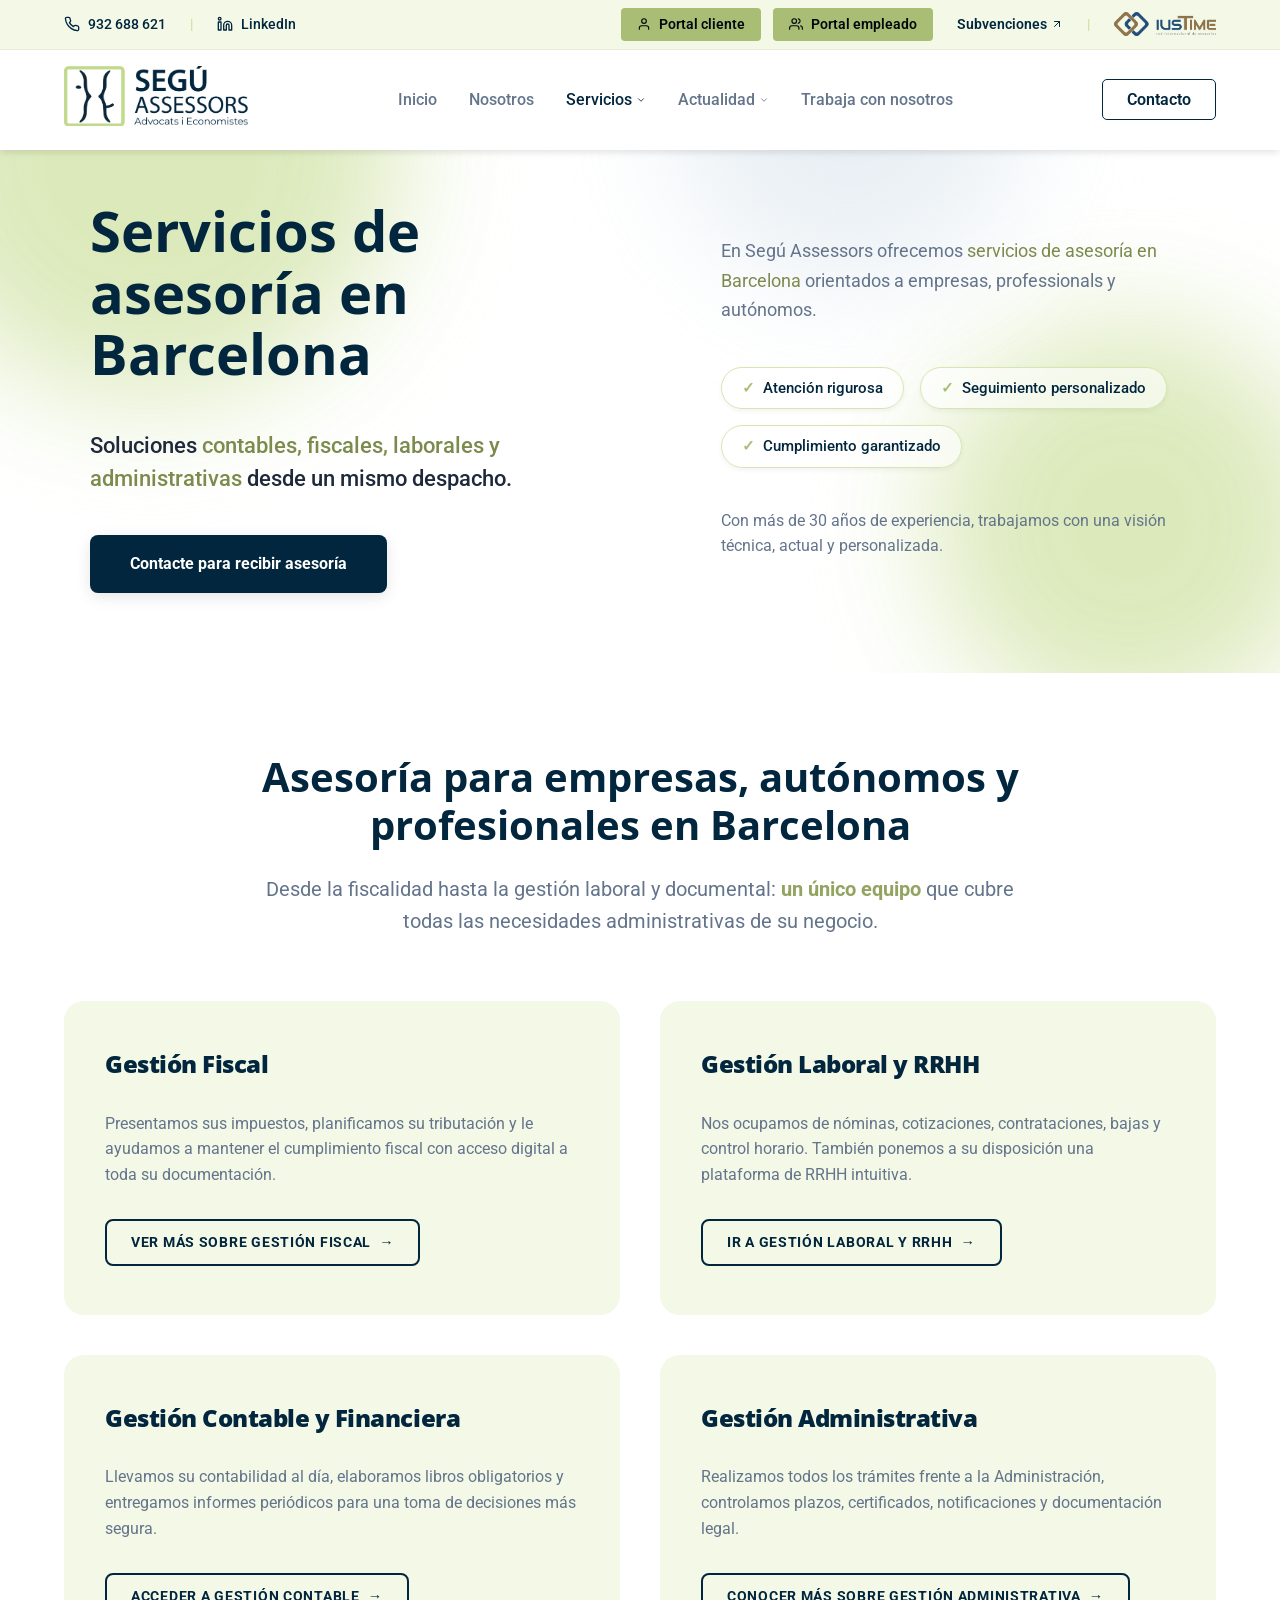
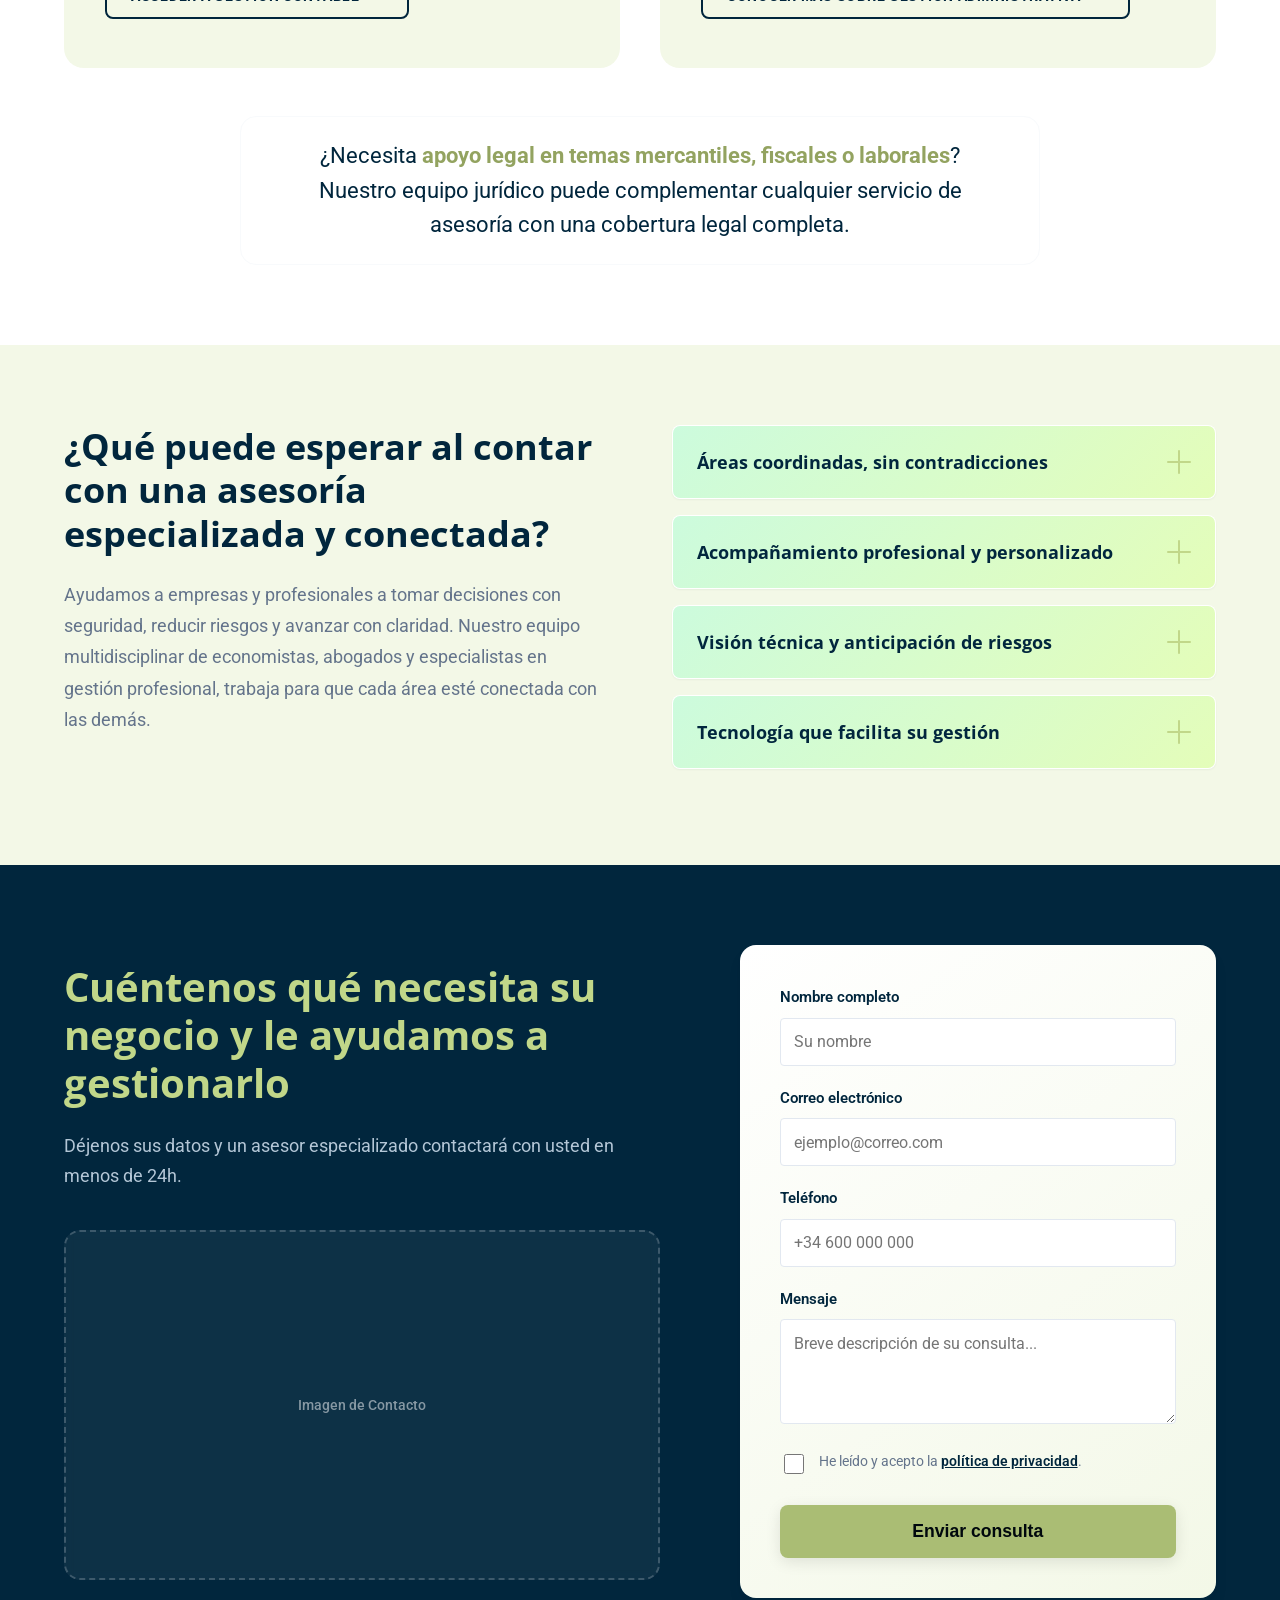
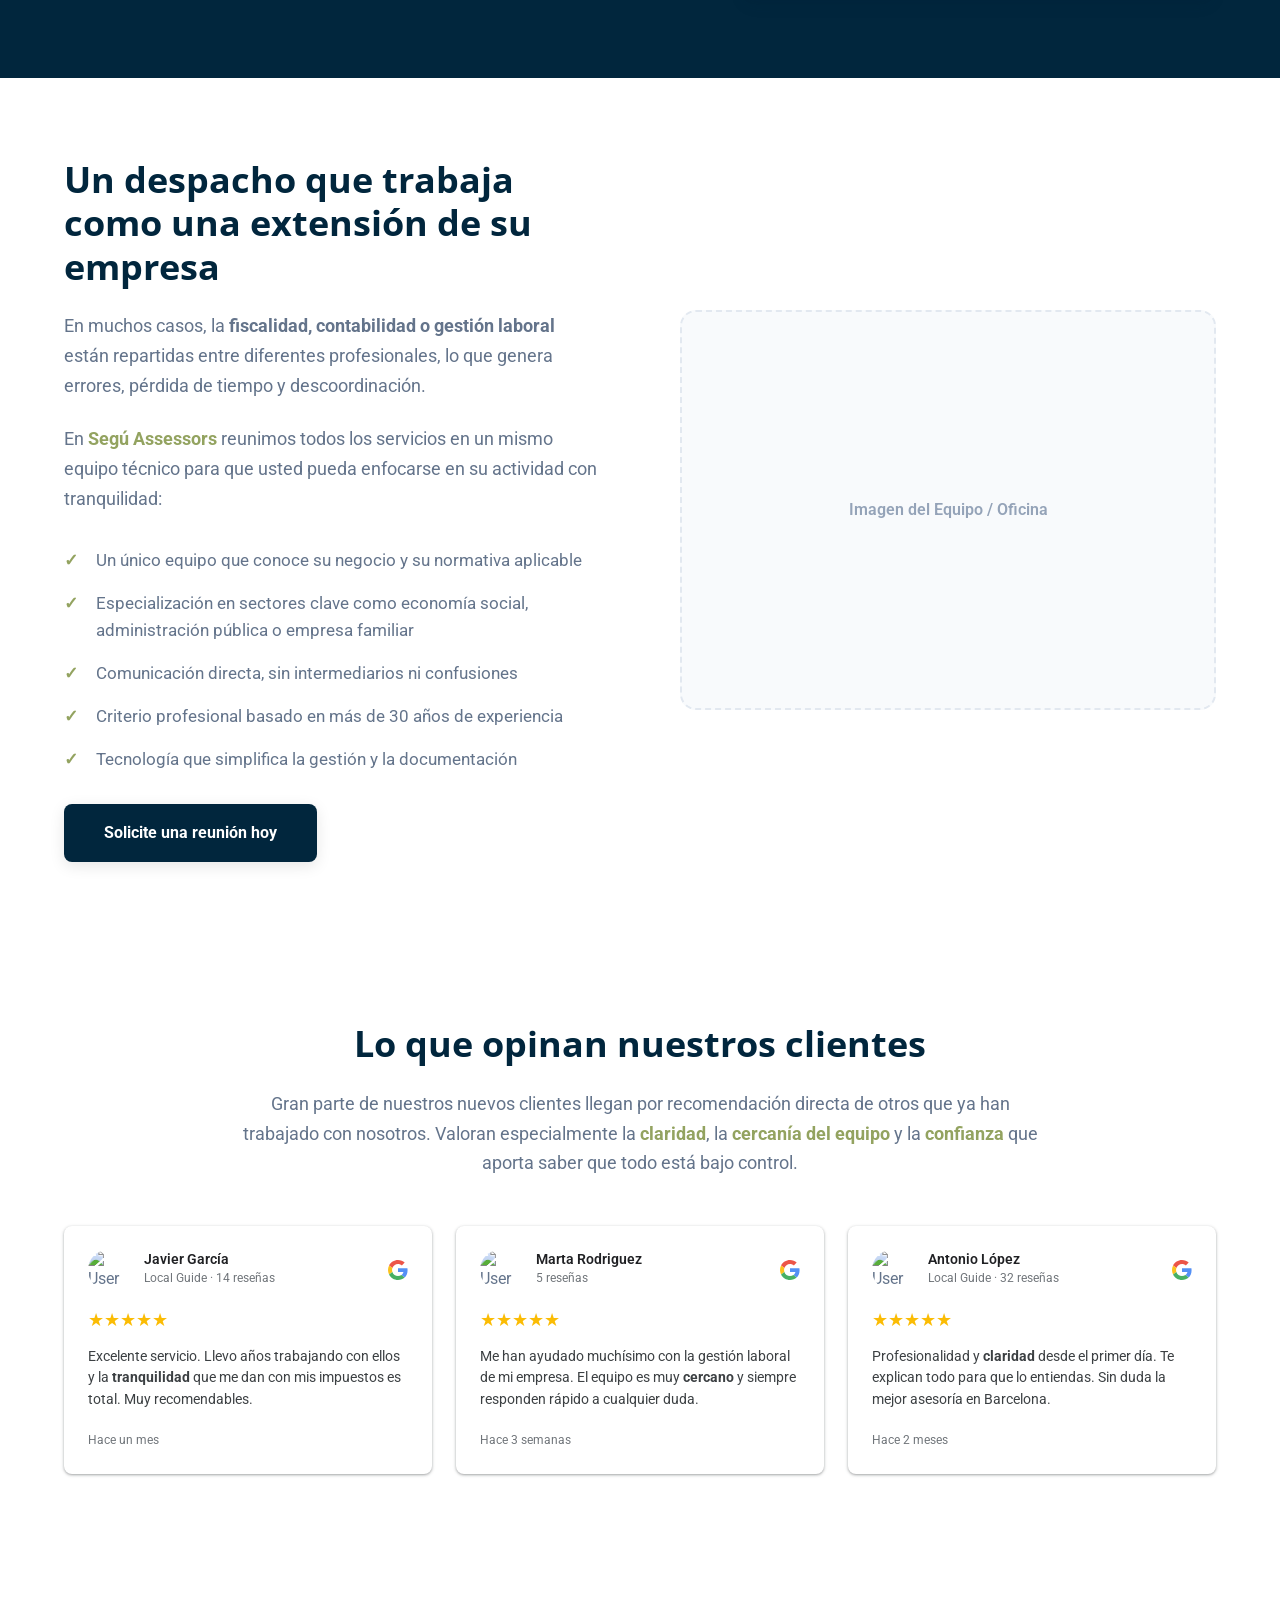
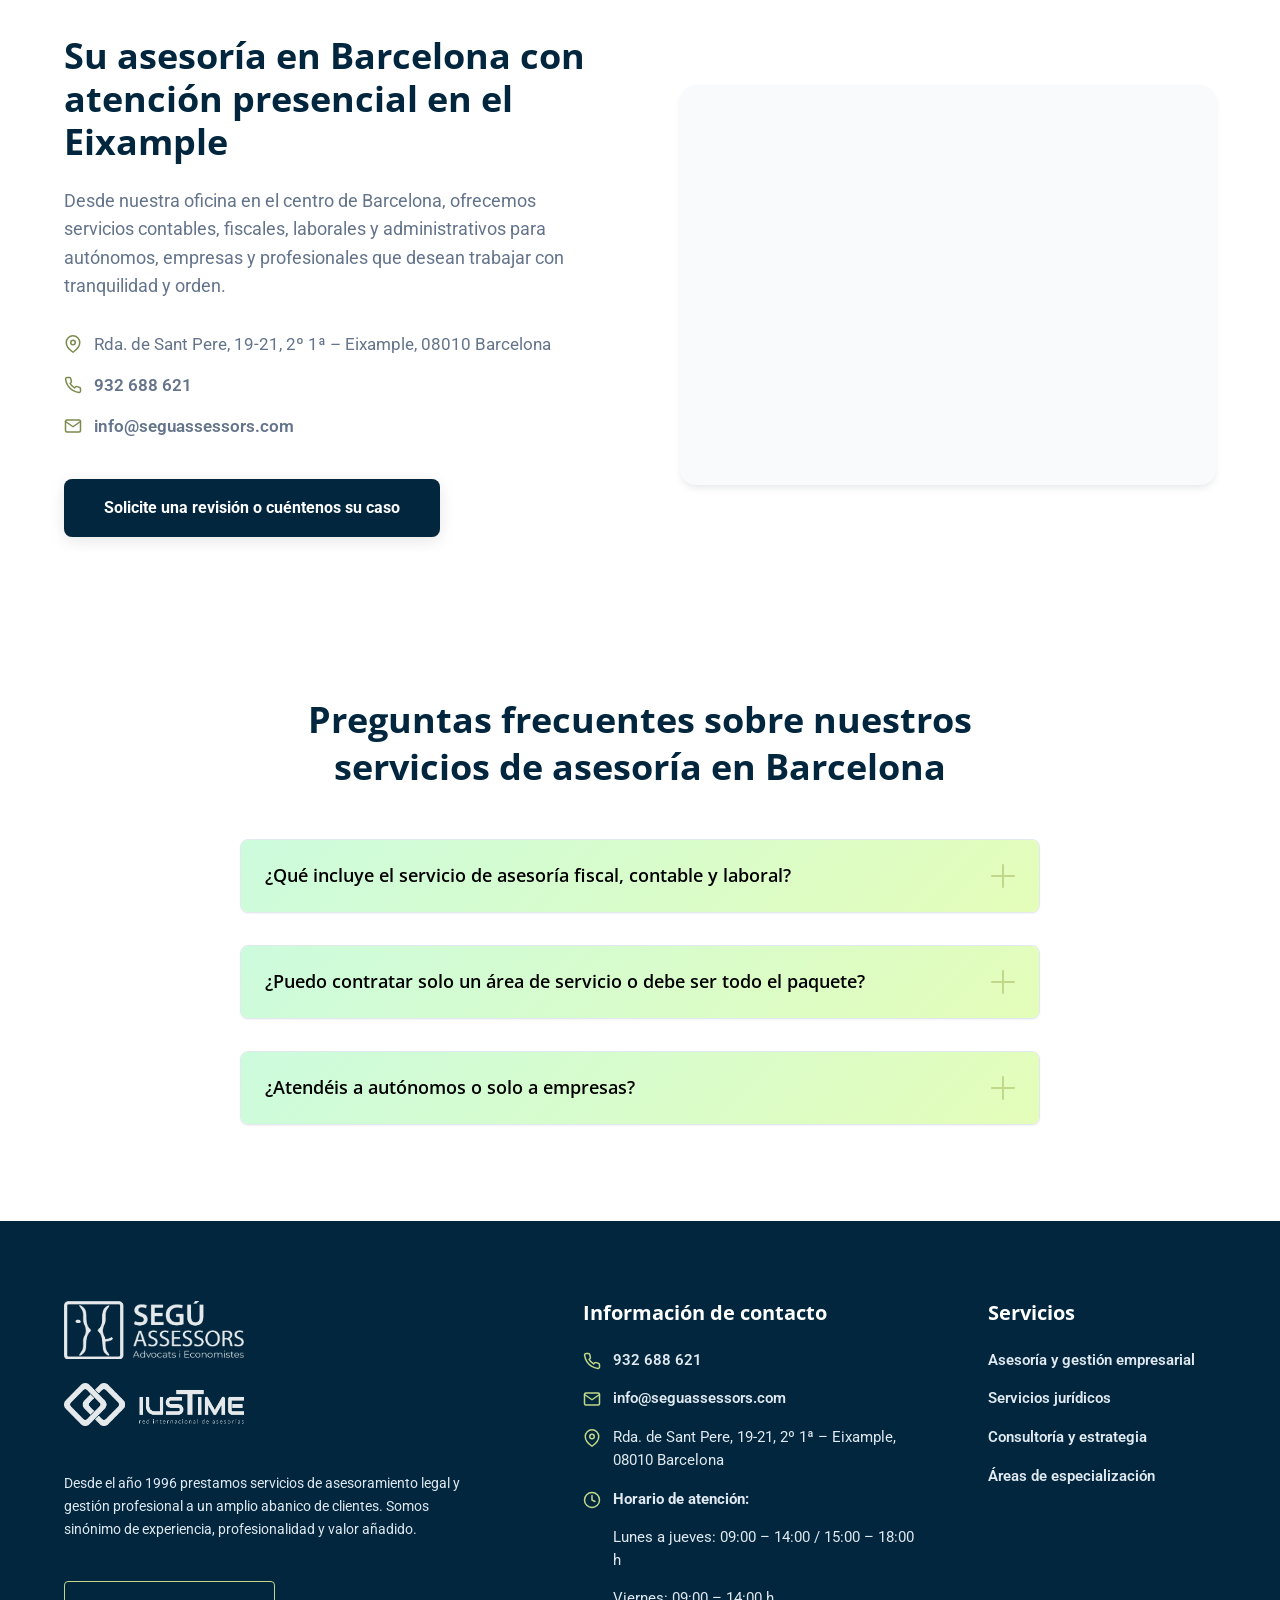
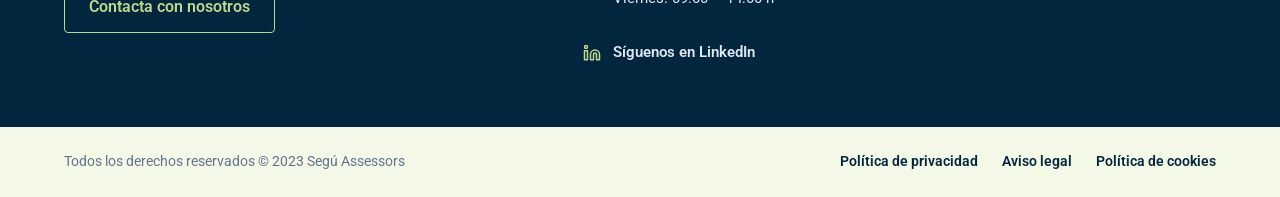
==== commit 1bd6a88a: "feat: add comprehensive footer component including branding, contact details, services, and legal li" ====
--- a/screens/services/services.html
+++ b/screens/services/services.html
@@ -599,7 +599,118 @@
         </section>
 
     </main>
-    <!-- Footer Removed -->
+
+    <!-- Footer -->
+    <footer class="site-footer">
+        <div class="footer-top">
+            <div class="container">
+                <div class="footer-grid">
+                    <!-- Brand Column -->
+                    <div class="footer-col brand-col">
+                        <div class="footer-logos">
+                            <!-- Using white logo filter via CSS for the main logo if needed, or keeping original if it works on dark -->
+                            <img src="../../assets/logo/logo.png" alt="Segú Assessors" class="footer-logo main-logo">
+                            <img src="../../assets/logo/logo-ivstime.png" alt="Iustime"
+                                class="footer-logo ivstime-logo">
+                        </div>
+                        <p class="footer-desc">
+                            Desde el año 1996 prestamos servicios de asesoramiento legal y gestión profesional a un
+                            amplio abanico de clientes.
+                            Somos sinónimo de experiencia, profesionalidad y valor añadido.
+                        </p>
+                        <a href="#contacto" class="btn btn-outline-white footer-cta">Contacta con nosotros</a>
+                    </div>
+
+                    <!-- Contact Column -->
+                    <div class="footer-col contact-col">
+                        <h3>Información de contacto</h3>
+                        <ul class="footer-contact-list">
+                            <li>
+                                <svg xmlns="http://www.w3.org/2000/svg" width="18" height="18" viewBox="0 0 24 24"
+                                    fill="none" stroke="currentColor" stroke-width="2" stroke-linecap="round"
+                                    stroke-linejoin="round">
+                                    <path
+                                        d="M22 16.92v3a2 2 0 0 1-2.18 2 19.79 19.79 0 0 1-8.63-3.07 19.5 19.5 0 0 1-6-6 19.79 19.79 0 0 1-3.07-8.67A2 2 0 0 1 4.11 2h3a2 2 0 0 1 2 1.72 12.84 12.84 0 0 0 .7 2.81 2 2 0 0 1-.45 2.11L8.09 9.91a16 16 0 0 0 6 6l1.27-1.27a2 2 0 0 1 2.11-.45 12.84 12.84 0 0 0 2.81.7A2 2 0 0 1 22 16.92z">
+                                    </path>
+                                </svg>
+                                <a href="tel:932688621">932 688 621</a>
+                            </li>
+                            <li>
+                                <svg xmlns="http://www.w3.org/2000/svg" width="18" height="18" viewBox="0 0 24 24"
+                                    fill="none" stroke="currentColor" stroke-width="2" stroke-linecap="round"
+                                    stroke-linejoin="round">
+                                    <path
+                                        d="M4 4h16c1.1 0 2 .9 2 2v12c0 1.1-.9 2-2 2H4c-1.1 0-2-.9-2-2V6c0-1.1.9-2 2-2z">
+                                    </path>
+                                    <polyline points="22,6 12,13 2,6"></polyline>
+                                </svg>
+                                <a href="mailto:info@seguassessors.com">info@seguassessors.com</a>
+                            </li>
+                            <li>
+                                <svg xmlns="http://www.w3.org/2000/svg" width="18" height="18" viewBox="0 0 24 24"
+                                    fill="none" stroke="currentColor" stroke-width="2" stroke-linecap="round"
+                                    stroke-linejoin="round">
+                                    <path d="M21 10c0 7-9 13-9 13s-9-6-9-13a9 9 0 0 1 18 0z"></path>
+                                    <circle cx="12" cy="10" r="3"></circle>
+                                </svg>
+                                <span>Rda. de Sant Pere, 19-21, 2º 1ª – Eixample, 08010 Barcelona</span>
+                            </li>
+                            <li class="align-start">
+                                <svg xmlns="http://www.w3.org/2000/svg" width="18" height="18" viewBox="0 0 24 24"
+                                    fill="none" stroke="currentColor" stroke-width="2" stroke-linecap="round"
+                                    stroke-linejoin="round">
+                                    <circle cx="12" cy="12" r="10"></circle>
+                                    <polyline points="12 6 12 12 16 14"></polyline>
+                                </svg>
+                                <div>
+                                    <strong>Horario de atención:</strong>
+                                    <p>Lunes a jueves: 09:00 – 14:00 / 15:00 – 18:00 h</p>
+                                    <p>Viernes: 09:00 – 14:00 h</p>
+                                </div>
+                            </li>
+                            <li>
+                                <svg xmlns="http://www.w3.org/2000/svg" width="18" height="18" viewBox="0 0 24 24"
+                                    fill="none" stroke="currentColor" stroke-width="2" stroke-linecap="round"
+                                    stroke-linejoin="round">
+                                    <path
+                                        d="M16 8a6 6 0 0 1 6 6v7h-4v-7a2 2 0 0 0-2-2 2 2 0 0 0-2 2v7h-4v-7a6 6 0 0 1 6-6z">
+                                    </path>
+                                    <rect x="2" y="9" width="4" height="12"></rect>
+                                    <circle cx="4" cy="4" r="2"></circle>
+                                </svg>
+                                <a href="#" target="_blank">Síguenos en LinkedIn</a>
+                            </li>
+                        </ul>
+                    </div>
+
+                    <!-- Services Column -->
+                    <div class="footer-col services-col">
+                        <h3>Servicios</h3>
+                        <ul class="footer-links">
+                            <li><a href="#">Asesoría y gestión empresarial</a></li>
+                            <li><a href="#">Servicios jurídicos</a></li>
+                            <li><a href="#">Consultoría y estrategia</a></li>
+                            <li><a href="#">Áreas de especialización</a></li>
+                        </ul>
+                    </div>
+                </div>
+            </div>
+        </div>
+
+        <!-- Bottom Bar -->
+        <div class="footer-bottom">
+            <div class="container">
+                <div class="bottom-content">
+                    <div class="footer-legal">
+                        <a href="#">Política de privacidad</a>
+                        <a href="#">Aviso legal</a>
+                        <a href="#">Política de cookies</a>
+                    </div>
+                    <p class="copyright">Todos los derechos reservados &copy; 2023 Segú Assessors</p>
+                </div>
+            </div>
+        </div>
+    </footer>
     <!-- Scripts -->
     <script src="../../global.js"></script>
     <script src="./services.js"></script>
--- a/screens/services/services.css
+++ b/screens/services/services.css
@@ -1281,4 +1281,176 @@
     font-size: 1rem;
     line-height: 1.6;
     color: var(--neutral-600);
-}+}
+/* Footer Styles */
+.site-footer {
+    display: flex;
+    flex-direction: column;
+}
+
+/* Footer Top (Dark Blue) */
+.footer-top {
+    background-color: var(--color-primary); /* #01263D */
+    color: white;
+    padding: 5rem 0 4rem;
+}
+
+.footer-grid {
+    display: grid;
+    grid-template-columns: 1fr;
+    gap: 3rem;
+}
+
+/* Brand Column */
+.brand-col {
+    display: flex;
+    flex-direction: column;
+    gap: 1.5rem;
+    max-width: 400px;
+}
+
+.footer-logos {
+    display: flex;
+    flex-direction: column;
+    gap: 1.5rem;
+    margin-bottom: 0.5rem;
+    align-items: flex-start;
+}
+
+.footer-logo {
+    max-width: 180px;
+    height: auto;
+}
+
+/* Invert logos to white if they are dark pngs */
+.footer-logo {
+    filter: brightness(0) invert(1);
+    opacity: 0.9;
+}
+
+.footer-desc {
+    font-size: 0.9rem;
+    line-height: 1.6;
+    color: var(--primary-100); /* Lighter blue/grey for text on dark */
+    margin-bottom: 1rem;
+}
+
+.footer-cta.btn-outline-white {
+    background: transparent;
+    border: 1px solid var(--secondary-500); /* Use lime border for outline */
+    color: var(--secondary-500); /* Lime text */
+    padding: 0.75rem 1.5rem;
+    border-radius: 4px;
+    display: inline-block;
+    width: fit-content;
+    text-decoration: none;
+    transition: all 0.3s ease;
+}
+
+.footer-cta.btn-outline-white:hover {
+    background: var(--secondary-500);
+    color: var(--color-primary);
+}
+
+/* Columns Headings */
+.footer-col h3 {
+    font-size: 1.25rem;
+    font-weight: 700;
+    color: white;
+    margin-bottom: 1.5rem;
+}
+
+/* Lists (Contact & Services) */
+.footer-contact-list,
+.footer-links {
+    list-style: none;
+    padding: 0;
+    margin: 0;
+    display: flex;
+    flex-direction: column;
+    gap: 1rem;
+}
+
+.footer-contact-list li,
+.footer-links li {
+    display: flex;
+    align-items: flex-start;
+    gap: 0.75rem;
+    font-size: 0.95rem;
+    line-height: 1.5;
+    color: var(--primary-100);
+}
+
+.footer-contact-list li svg {
+    color: var(--secondary-500); /* Lime icons */
+    flex-shrink: 0;
+    margin-top: 3px;
+}
+
+.footer-contact-list a,
+.footer-links a {
+    color: var(--primary-100);
+    text-decoration: none;
+    transition: color 0.2s;
+}
+
+.footer-contact-list a:hover,
+.footer-links a:hover {
+    color: var(--secondary-500);
+}
+
+/* Footer Bottom (Light Bar) */
+.footer-bottom {
+    background-color: var(--secondary-100); /* Light beige/green */
+    padding: 1.5rem 0;
+    font-size: 0.85rem;
+    color: var(--neutral-500);
+}
+
+.bottom-content {
+    display: flex;
+    flex-direction: column;
+    align-items: center;
+    gap: 1rem;
+}
+
+.footer-legal {
+    display: flex;
+    gap: 1.5rem;
+    flex-wrap: wrap;
+    justify-content: center;
+}
+
+.footer-legal a {
+    color: var(--color-primary); /* Dark text for links on light bg */
+    text-decoration: none;
+    font-weight: 600;
+}
+
+.footer-legal a:hover {
+    text-decoration: underline;
+}
+
+.copyright {
+    color: var(--neutral-500);
+    margin: 0;
+}
+
+/* Responsive Grid */
+@media (min-width: 900px) {
+    .footer-grid {
+        grid-template-columns: 4fr 3fr 2fr; /* Ratio to give brand col more space */
+        gap: 4rem;
+    }
+
+    .bottom-content {
+        flex-direction: row-reverse; /* Copyright left, links right? Or as designed */
+        justify-content: space-between; /* Links right, Copyright left */
+    }
+    
+    /* If the design has Legal links on the left and copyright on the right, swap order in HTML or use row-reverse safely */
+    /* The design image shows: [Policy Links] [Copyright] (centered? no, spaced) */
+    /* Wait, the image shows: "Política de privacidad..." on the left? No, looks centered or spread. */
+    /* Standard: Copyright Left, Links Right. Or vice-versa. Let's stick to standard flow */
+}
+
